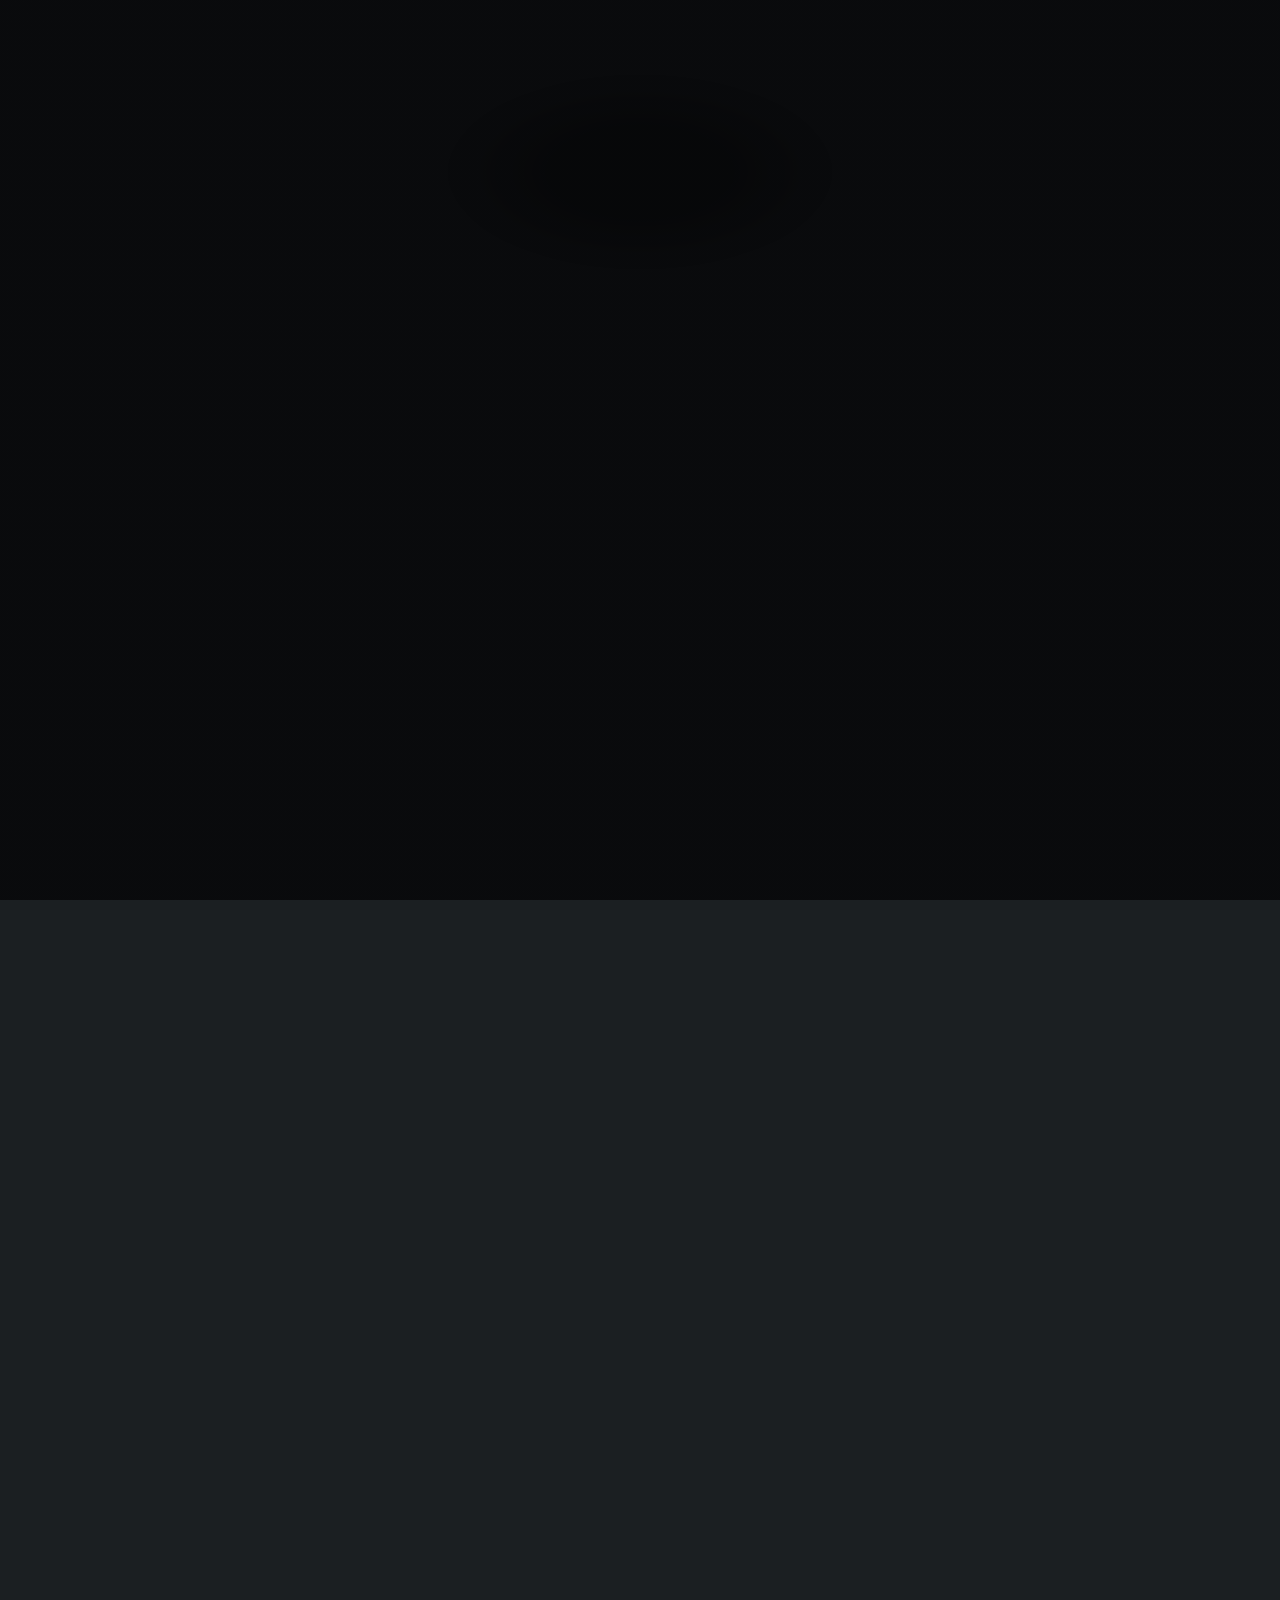
==== index.html @ 7ca93481 "update" ====
<!DOCTYPE HTML>
<html>
	<head>
		<title>Carles Trullàs</title>
		<meta charset="utf-8" />
		<meta name="viewport" content="width=device-width, initial-scale=1, user-scalable=no" />
		<link rel="icon" href="images/favicon.ico" type="image/x-icon" />
		<link rel="shortcut icon" href="images/favicon.ico" type="image/x-icon" />
		<link rel="stylesheet" href="assets/css/main.css" />
		<link rel="stylesheet" href="assets/css/custom.css" />
		<noscript><link rel="stylesheet" href="assets/css/noscript.css" /></noscript>
	</head>
	<body class="is-preload">

		<!-- Wrapper -->
			<div id="wrapper">

				<!-- Header -->
					<header id="header">
						<div class="logo">
							<span class="pi-logo" style="font-size:6em; margin-left:0px; position:relative; top:-10px;">π</span>
						</div>
						<div class="content">
							<div class="inner">
								   <h1>Carles Trullàs</h1>
								<p>Mathematician and Data Scientist</p>
							</div>
						</div>
						<nav>
							<ul>
								   <li><a href="#aboutme">About me</a></li>
								   <li><a href="#cv">CV</a></li>
								   <li><a href="#projects">Projects</a></li>
								   <li><a href="#gallery">Gallery</a></li>
								<!--<li><a href="#elements">Elements</a></li>-->
							</ul>
						</nav>
					</header>

				<!-- Main -->
					<div id="main">

						   <!-- About me -->
							   <article id="aboutme">
								   <h2 class="major">About me</h2>
											<span class="image main montserrat-small">
											<img src="images/Cales_photo.jpg" alt="Carles Photo" />
											<figcaption style="text-align:center; font-style:italic;"></figcaption>
											</span>
											<p style="text-align:center;">👋 My name is Carles Trullàs, born on August 5, 2000, in Catalonia (Spain). I grew up in <a href="https://en.wikipedia.org/wiki/Castellbell_i_el_Vilar" target="_blank">Castellbell i el Vilar</a>, a small village of 3000 inhabitants located right next to the famous Montserrat mountain.</p>
											<span class="image main montserrat-small">
											<img src="images/montserrat.jpg" alt="Montserrat Mountain" />
											<figcaption style="text-align:center; font-style:italic;">The Montserrat mountain</figcaption>
											</span>
											<p style="text-align:center;">🎓 I graduated in <a href="https://www.uab.cat/web/estudiar/llistat-de-graus/informacio-general/matematiques-1216708251447.html?param1=1216102918128" target="_blank">Mathematics</a> in 2022 from the Autonomous University of Barcelona. After four years full of dedication and unforgettable experiences, I was honored with the Extraordinary Award 🏅 for the best academic record in my class — a recognition that made me really happy, as it reflected the effort I had put into my studies.</p>
									<span class="image main graduacio">
										<img src="images/graduacio.jpg" alt="Extraordinary Award Sample" />
										<figcaption style="text-align:center; font-style:italic;">Receiving the Extraordinary Award</figcaption>
									</span>
										<p style="text-align:center;">🔬 During my undergraduate studies, I had the opportunity to complete an internship with the <a href="https://www.gsd.uab.cat/" target="_blank">Dynamical Systems group at UAB</a>, where I learned tremendously from professional mathematicians and contributed to research projects of international relevance 🌍.</p>
										<p style="text-align:center;">📚 After completing my bachelor's degree, I pursued a <a href="https://mamme.masters.upc.edu/en" target="_blank">Master's in Advanced Mathematics and Mathematical Engineering</a> at the Polytechnic University of Catalonia. There, I deepened my mathematical knowledge and, after much effort and dedication, graduated with the top academic record of my cohort. I was also awarded a research fellowship from the <a href="https://www.crm.cat/" target="_blank">Centre de Recerca Matemàtica (CRM)</a> to carry out my master's thesis, the results of which were later published in the <a href="https://www.worldscientific.com/worldscinet/ijbc" target="_blank">International Journal of Bifurcation and Chaos</a>.</p>
									<span class="image main graduacio">
										<img src="images/presentacio_tfm.jpg" alt="Extraordinary Award Sample" />
										<figcaption style="text-align:center; font-style:italic;">Defending my master's thesis</figcaption>
									</span>
							<p style="text-align:center;">👨‍🏫 I then spent a year as an Assistant Lecturer at the Faculty of Mathematics of the Autonomous University of Barcelona, teaching Statistics, Differential Equations, Linear Algebra and Calculus.</p>
							<p style="text-align:center;">💻 Today, I have over two years of experience as a Data Scientist and ML Engineer, building solutions such as AI-powered search engines and ML-based anomaly detection systems. I also hold a <a href="https://www.uoc.edu/es/estudios/masters/master-universitario-data-science" target="_blank">Master’s in Data Science</a> from the Open University of Catalonia, specialized in Machine Learning, Deep Learning and AI Agentic Frameworks, and I am a certified Databricks Machine Learning Engineer Associate. 🚀</p>
							   </article>

						   <!-- CV -->
							   <article id="cv">
								   <h2 class="major">CV</h2>
								   <p>Here you can check out my CV. Feel free to browse through it! 🤗</p>
								   
								   <div class="cv-container">
									   <!-- Download/View Button at the top -->
									   <div class="cv-buttons">
										   <a href="assets/pdf/CarlesTrullas_DataScientist_CV.pdf" class="button primary icon solid fa-download" target="_blank" download="CarlesTrullas_DataScientist_CV.pdf">View/Download PDF</a>
									   </div>
									   
									   <!-- CV Images - Mobile-friendly approach -->
									   <div class="cv-images">
										   <img src="assets/images/cv/cv-page-1.jpg" alt="CV Page 1" class="cv-page">
										   <img src="assets/images/cv/cv-page-2.jpg" alt="CV Page 2" class="cv-page">
										   <img src="assets/images/cv/cv-page-3.jpg" alt="CV Page 3" class="cv-page">
										   <!-- Add more pages as needed -->
									   </div>
								   </div>
							   </article>

						   <!-- Projects -->
							   <article id="projects">
								   <h2 class="major">Projects</h2>
								   <span class="image main"><img src="images/projects_cover.jpg" alt="Projects Cover" /></span>
								   <p style="text-align:center; font-size:1.15em; margin: 1.2em 0 2em 0; color:#444; background:rgba(240,240,255,0.7); border-radius:10px; padding:0.7em 1em; box-shadow:0 2px 8px rgba(0,0,0,0.04);">
									   Here you have some of the projects that I have developed.
								   </p>
								   <div class="projects-list">
									   <ul style="list-style: none; padding: 0;">
										   <li style="margin-bottom: 1.5em;">
											   <a href="https://github.com/carlestrullas/machine-learning" target="_blank" style="display: flex; align-items: center; text-decoration: none;">
												   <i class="fab fa-github" style="font-size: 2em; margin-right: 0.7em;"></i>
												   <span style="font-size: 1.2em;">Machine Learning</span>
											   </a>
										   </li>
										   <li style="margin-bottom: 1.5em;">
											   <a href="https://github.com/carlestrullas/eurovision-winner-predictor-model" target="_blank" style="display: flex; align-items: center; text-decoration: none;">
												   <i class="fab fa-github" style="font-size: 2em; margin-right: 0.7em;"></i>
												   <span style="font-size: 1.2em;">Eurovision Winner Predictor Model</span>
											   </a>
										   </li>
										   <li style="margin-bottom: 1.5em;">
											   <a href="https://github.com/carlestrullas/carlestrullas.github.io" target="_blank" style="display: flex; align-items: center; text-decoration: none;">
												   <i class="fab fa-github" style="font-size: 2em; margin-right: 0.7em;"></i>
												   <span style="font-size: 1.2em;">carlestrullas.github.io (Personal Web)</span>
											   </a>
										   </li>
										   <li style="margin-bottom: 1.5em;">
											   <a href="https://github.com/carlestrullas/python-for-data-science" target="_blank" style="display: flex; align-items: center; text-decoration: none;">
												   <i class="fab fa-github" style="font-size: 2em; margin-right: 0.7em;"></i>
												   <span style="font-size: 1.2em;">Python for Data Science</span>
											   </a>
										   </li>
									   </ul>
								   </div>
							   </article>

						   <!-- Gallery -->
							   <article id="gallery">
								   <h2 class="major">Gallery</h2>
								   <span class="image main"><img src="images/pic01.jpg" alt="" /></span>
								   <p>🚧 Work in Progress 🚧</p>
							   </article>

						<!-- Elements -->
							<article id="elements">
								<h2 class="major">Elements</h2>

								<section>
									<h3 class="major">Text</h3>
									<p>This is <b>bold</b> and this is <strong>strong</strong>. This is <i>italic</i> and this is <em>emphasized</em>.
									This is <sup>superscript</sup> text and this is <sub>subscript</sub> text.
									This is <u>underlined</u> and this is code: <code>for (;;) { ... }</code>. Finally, <a href="#">this is a link</a>.</p>
									<hr />
									<h2>Heading Level 2</h2>
									<h3>Heading Level 3</h3>
									<h4>Heading Level 4</h4>
									<h5>Heading Level 5</h5>
									<h6>Heading Level 6</h6>
									<hr />
									<h4>Blockquote</h4>
									<blockquote>Fringilla nisl. Donec accumsan interdum nisi, quis tincidunt felis sagittis eget tempus euismod. Vestibulum ante ipsum primis in faucibus vestibulum. Blandit adipiscing eu felis iaculis volutpat ac adipiscing accumsan faucibus. Vestibulum ante ipsum primis in faucibus lorem ipsum dolor sit amet nullam adipiscing eu felis.</blockquote>
									<h4>Preformatted</h4>
									<pre><code>i = 0;

while (!deck.isInOrder()) {
    print 'Iteration ' + i;
    deck.shuffle();
    i++;
}

print 'It took ' + i + ' iterations to sort the deck.';</code></pre>
								</section>

								<section>
									<h3 class="major">Lists</h3>

									<h4>Unordered</h4>
									<ul>
										<li>Dolor pulvinar etiam.</li>
										<li>Sagittis adipiscing.</li>
										<li>Felis enim feugiat.</li>
									</ul>

									<h4>Alternate</h4>
									<ul class="alt">
										<li>Dolor pulvinar etiam.</li>
										<li>Sagittis adipiscing.</li>
										<li>Felis enim feugiat.</li>
									</ul>

									<h4>Ordered</h4>
									<ol>
										<li>Dolor pulvinar etiam.</li>
										<li>Etiam vel felis viverra.</li>
										<li>Felis enim feugiat.</li>
										<li>Dolor pulvinar etiam.</li>
										<li>Etiam vel felis lorem.</li>
										<li>Felis enim et feugiat.</li>
									</ol>
									<h4>Icons</h4>
									<ul class="icons">
										<li><a href="#" class="icon brands fa-twitter"><span class="label">Twitter</span></a></li>
										<li><a href="#" class="icon brands fa-facebook-f"><span class="label">Facebook</span></a></li>
										<li><a href="#" class="icon brands fa-instagram"><span class="label">Instagram</span></a></li>
										<li><a href="#" class="icon brands fa-github"><span class="label">Github</span></a></li>
									</ul>

									<h4>Actions</h4>
									<ul class="actions">
										<li><a href="#" class="button primary">Default</a></li>
										<li><a href="#" class="button">Default</a></li>
									</ul>
									<ul class="actions stacked">
										<li><a href="#" class="button primary">Default</a></li>
										<li><a href="#" class="button">Default</a></li>
									</ul>
								</section>

								<section>
									<h3 class="major">Table</h3>
									<h4>Default</h4>
									<div class="table-wrapper">
										<table>
											<thead>
												<tr>
													<th>Name</th>
													<th>Description</th>
													<th>Price</th>
												</tr>
											</thead>
											<tbody>
												<tr>
													<td>Item One</td>
													<td>Ante turpis integer aliquet porttitor.</td>
													<td>29.99</td>
												</tr>
												<tr>
													<td>Item Two</td>
													<td>Vis ac commodo adipiscing arcu aliquet.</td>
													<td>19.99</td>
												</tr>
												<tr>
													<td>Item Three</td>
													<td> Morbi faucibus arcu accumsan lorem.</td>
													<td>29.99</td>
												</tr>
												<tr>
													<td>Item Four</td>
													<td>Vitae integer tempus condimentum.</td>
													<td>19.99</td>
												</tr>
												<tr>
													<td>Item Five</td>
													<td>Ante turpis integer aliquet porttitor.</td>
													<td>29.99</td>
												</tr>
											</tbody>
											<tfoot>
												<tr>
													<td colspan="2"></td>
													<td>100.00</td>
												</tr>
											</tfoot>
										</table>
									</div>

									<h4>Alternate</h4>
									<div class="table-wrapper">
										<table class="alt">
											<thead>
												<tr>
													<th>Name</th>
													<th>Description</th>
													<th>Price</th>
												</tr>
											</thead>
											<tbody>
												<tr>
													<td>Item One</td>
													<td>Ante turpis integer aliquet porttitor.</td>
													<td>29.99</td>
												</tr>
												<tr>
													<td>Item Two</td>
													<td>Vis ac commodo adipiscing arcu aliquet.</td>
													<td>19.99</td>
												</tr>
												<tr>
													<td>Item Three</td>
													<td> Morbi faucibus arcu accumsan lorem.</td>
													<td>29.99</td>
												</tr>
												<tr>
													<td>Item Four</td>
													<td>Vitae integer tempus condimentum.</td>
													<td>19.99</td>
												</tr>
												<tr>
													<td>Item Five</td>
													<td>Ante turpis integer aliquet porttitor.</td>
													<td>29.99</td>
												</tr>
											</tbody>
											<tfoot>
												<tr>
													<td colspan="2"></td>
													<td>100.00</td>
												</tr>
											</tfoot>
										</table>
									</div>
								</section>

								<section>
									<h3 class="major">Buttons</h3>
									<ul class="actions">
										<li><a href="#" class="button primary">Primary</a></li>
										<li><a href="#" class="button">Default</a></li>
									</ul>
									<ul class="actions">
										<li><a href="#" class="button">Default</a></li>
										<li><a href="#" class="button small">Small</a></li>
									</ul>
									<ul class="actions">
										<li><a href="#" class="button primary icon solid fa-download">Icon</a></li>
										<li><a href="#" class="button icon solid fa-download">Icon</a></li>
									</ul>
									<ul class="actions">
										<li><span class="button primary disabled">Disabled</span></li>
										<li><span class="button disabled">Disabled</span></li>
									</ul>
								</section>

								<section>
									<h3 class="major">Form</h3>
									<form method="post" action="#">
										<div class="fields">
											<div class="field half">
												<label for="demo-name">Name</label>
												<input type="text" name="demo-name" id="demo-name" value="" placeholder="Jane Doe" />
											</div>
											<div class="field half">
												<label for="demo-email">Email</label>
												<input type="email" name="demo-email" id="demo-email" value="" placeholder="jane@untitled.tld" />
											</div>
											<div class="field">
												<label for="demo-category">Category</label>
												<select name="demo-category" id="demo-category">
													<option value="">-</option>
													<option value="1">Manufacturing</option>
													<option value="1">Shipping</option>
													<option value="1">Administration</option>
													<option value="1">Human Resources</option>
												</select>
											</div>
											<div class="field half">
												<input type="radio" id="demo-priority-low" name="demo-priority" checked>
												<label for="demo-priority-low">Low</label>
											</div>
											<div class="field half">
												<input type="radio" id="demo-priority-high" name="demo-priority">
												<label for="demo-priority-high">High</label>
											</div>
											<div class="field half">
												<input type="checkbox" id="demo-copy" name="demo-copy">
												<label for="demo-copy">Email me a copy</label>
											</div>
											<div class="field half">
												<input type="checkbox" id="demo-human" name="demo-human" checked>
												<label for="demo-human">Not a robot</label>
											</div>
											<div class="field">
												<label for="demo-message">Message</label>
												<textarea name="demo-message" id="demo-message" placeholder="Enter your message" rows="6"></textarea>
											</div>
										</div>
										<ul class="actions">
											<li><input type="submit" value="Send Message" class="primary" /></li>
											<li><input type="reset" value="Reset" /></li>
										</ul>
									</form>
								</section>

							</article>

					</div>

				<!-- Footer -->
					   <footer id="footer">
						   <p class="copyright">&copy; 2025 Carles Trullàs. All rights reserved.</p>
					</footer>

			</div>

		<!-- BG -->
			<div id="bg"></div>

		<!-- Scripts -->
			<script src="assets/js/jquery.min.js"></script>
			<script src="assets/js/browser.min.js"></script>
			<script src="assets/js/breakpoints.min.js"></script>
			<script src="assets/js/util.js"></script>
			<script src="assets/js/main.js"></script>

	</body>
</html>
---- assets/css/custom.css ----
/* Custom styles to override main.css */
a {
    border-bottom: solid 1px rgba(255, 255, 255, 0.5);
}

.montserrat-small {
    width: auto !important;
    max-width: 300px !important;
    margin: 1rem auto !important;
}

.graduacio {
    width: auto !important;
    max-width: 400px !important;
    margin: 1rem auto !important;
}

.thesis-defense {
    width: auto !important;
    max-width: 400px !important;
    margin: 1rem auto !important;
}

.thesis-defense img, .montserrat-small img, .graduacio img {
    width: auto !important;
    max-width: 100% !important;
    height: auto !important;
}

/* Custom style for CV section to make it wider */
#cv {
    width: 60rem !important;
    max-width: 90vw !important;
}

/* CV container to ensure content displays properly */
.cv-container {
    width: 100%;
    margin: 0 auto;
    text-align: center;
    display: flex;
    flex-direction: column;
}

/* CV buttons section - explicitly positioned at top */
.cv-buttons {
    width: 100%;
    margin: 0 0 2rem 0;
    text-align: center;
    order: 1;
}

/* CV images styles */
.cv-images {
    width: 100%;
    margin: 0 auto;
    display: flex;
    flex-direction: column;
    align-items: center;
    gap: 2rem;
    order: 2;
}

.cv-page {
    width: 100%;
    max-width: 100%;
    height: auto;
    display: block;
    box-shadow: 0 0 10px rgba(0, 0, 0, 0.3);
    border-radius: 5px;
}

/* Legacy PDF iframe styles - keeping for reference */
.pdf-frame {
    width: 100%;
    height: 800px;
    border: none;
    margin: 0 auto;
    display: block;
    box-shadow: 0 0 10px rgba(0, 0, 0, 0.3);
}

/* Mobile specific adjustments */
@media screen and (max-width: 736px) {
    #cv {
        width: 100% !important;
        max-width: 100vw !important;
        padding: 3.5rem 1rem 0.5rem 1rem !important;
    }
    
    .cv-page {
        max-width: 100%;
        margin-bottom: 1rem;
    }
    
    .cv-images {
        gap: 1rem;
    }
    
    .cv-buttons {
        margin: 1.5rem 0;
    }
    
    /* Legacy - keeping for reference */
    .pdf-frame {
        height: 500px;
    }
}
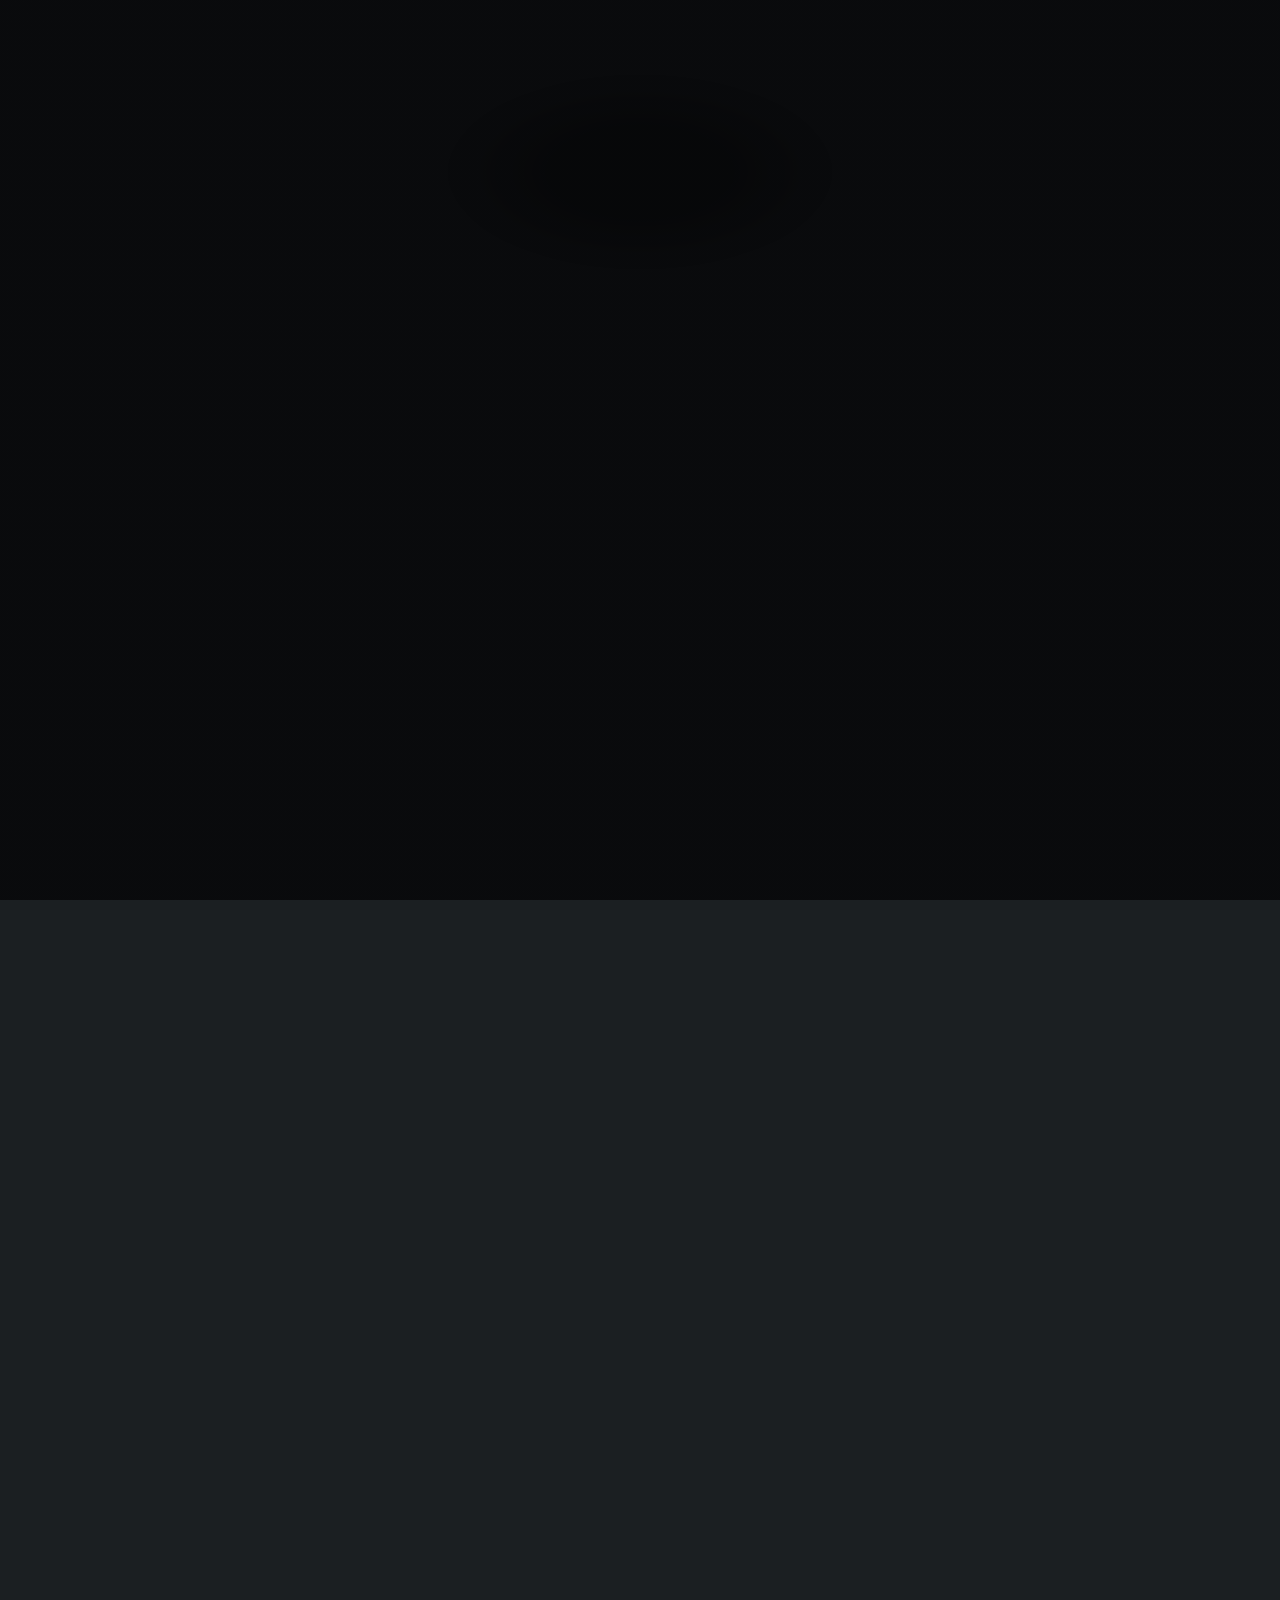
==== commit 3ec6cd0a: "Add Deep Learning to projects Co-Authored-By: Claude Opus 5.5 <noreply@anthropic.com> Claude-Session" ====
--- a/index.html
+++ b/index.html
@@ -104,6 +104,12 @@
 											   </a>
 										   </li>
 										   <li style="margin-bottom: 1.5em;">
+											   <a href="https://github.com/carlestrullas/deep-learning" target="_blank" style="display: flex; align-items: center; text-decoration: none;">
+												   <i class="fab fa-github" style="font-size: 2em; margin-right: 0.7em;"></i>
+												   <span style="font-size: 1.2em;">Deep Learning</span>
+											   </a>
+										   </li>
+										   <li style="margin-bottom: 1.5em;">
 											   <a href="https://github.com/carlestrullas/eurovision-winner-predictor-model" target="_blank" style="display: flex; align-items: center; text-decoration: none;">
 												   <i class="fab fa-github" style="font-size: 2em; margin-right: 0.7em;"></i>
 												   <span style="font-size: 1.2em;">Eurovision Winner Predictor Model</span>
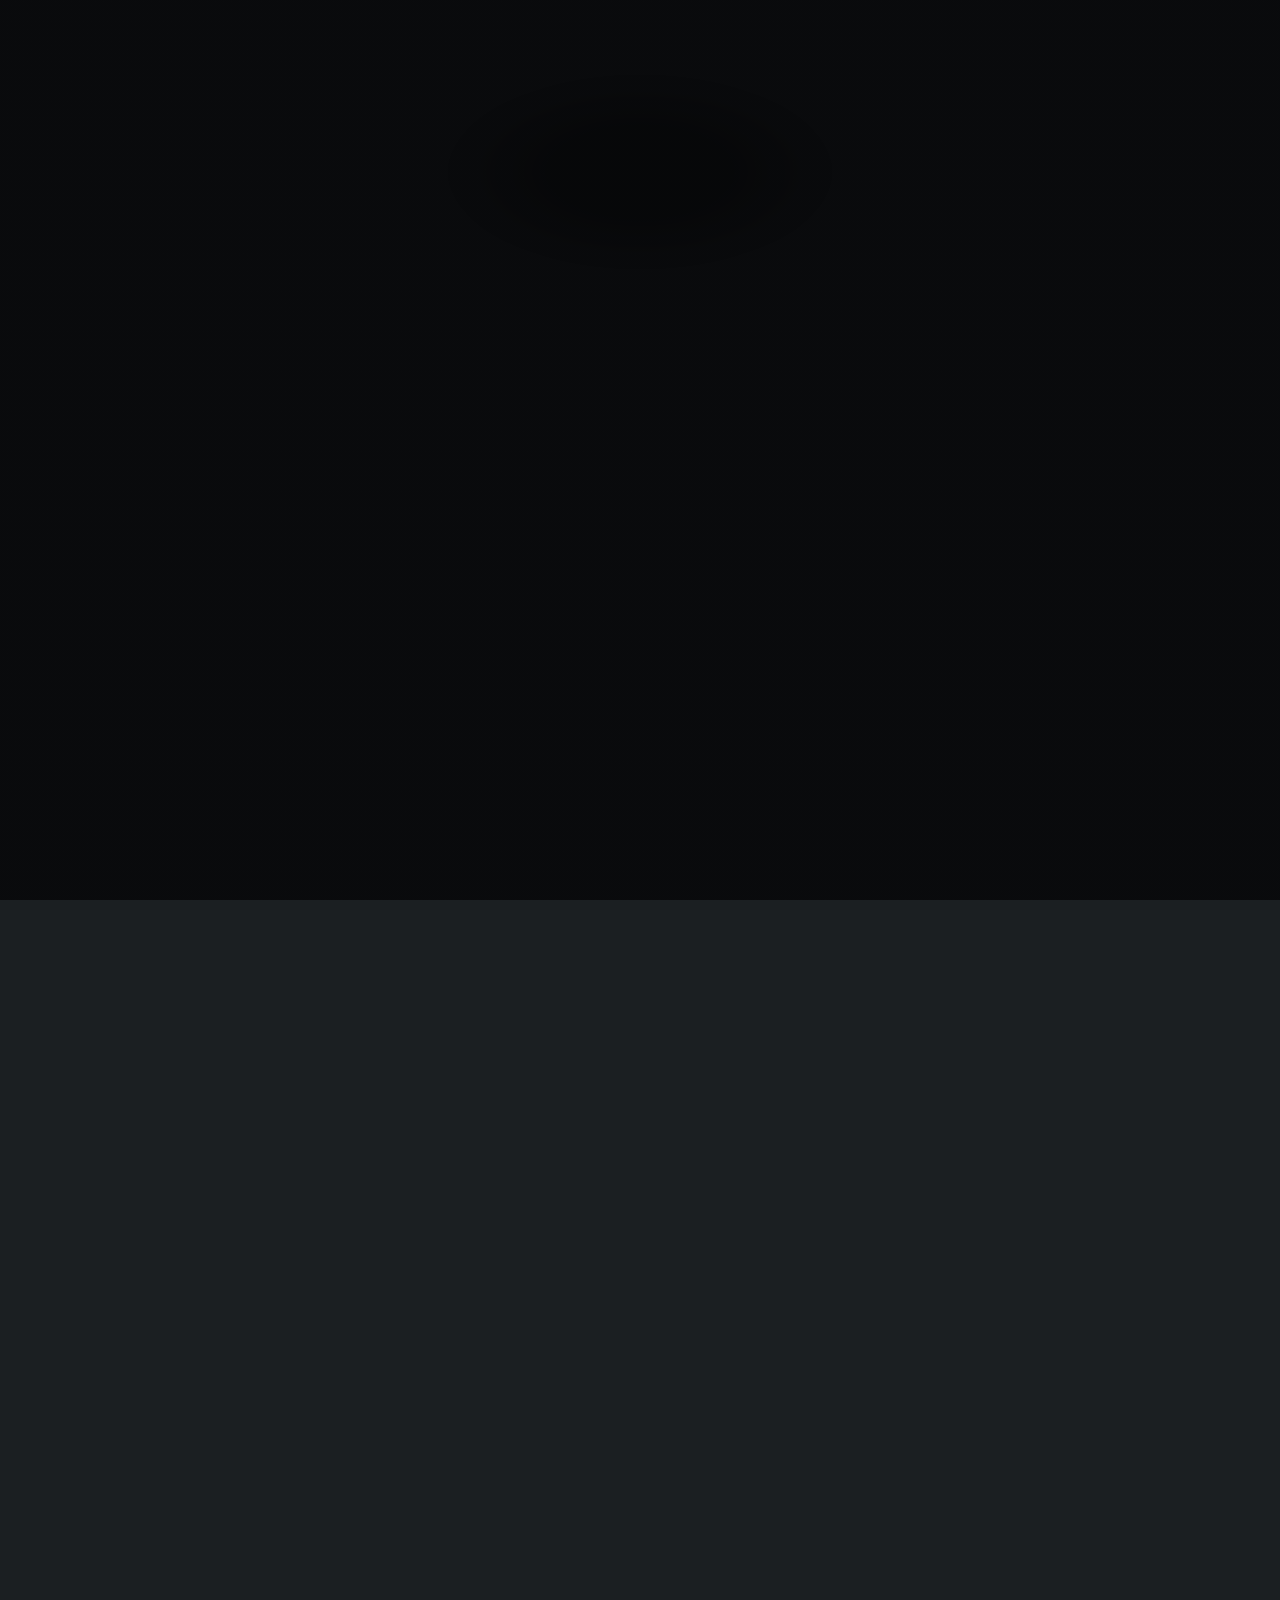
==== commit c0e78239: "Add Agentic Systems to projects Co-Authored-By: Claude Opus 5.5 <noreply@anthropic.com> Claude-Sessi" ====
--- a/index.html
+++ b/index.html
@@ -110,6 +110,12 @@
 											   </a>
 										   </li>
 										   <li style="margin-bottom: 1.5em;">
+											   <a href="https://github.com/carlestrullas/agentic-systems" target="_blank" style="display: flex; align-items: center; text-decoration: none;">
+												   <i class="fab fa-github" style="font-size: 2em; margin-right: 0.7em;"></i>
+												   <span style="font-size: 1.2em;">Agentic Systems</span>
+											   </a>
+										   </li>
+										   <li style="margin-bottom: 1.5em;">
 											   <a href="https://github.com/carlestrullas/eurovision-winner-predictor-model" target="_blank" style="display: flex; align-items: center; text-decoration: none;">
 												   <i class="fab fa-github" style="font-size: 2em; margin-right: 0.7em;"></i>
 												   <span style="font-size: 1.2em;">Eurovision Winner Predictor Model</span>
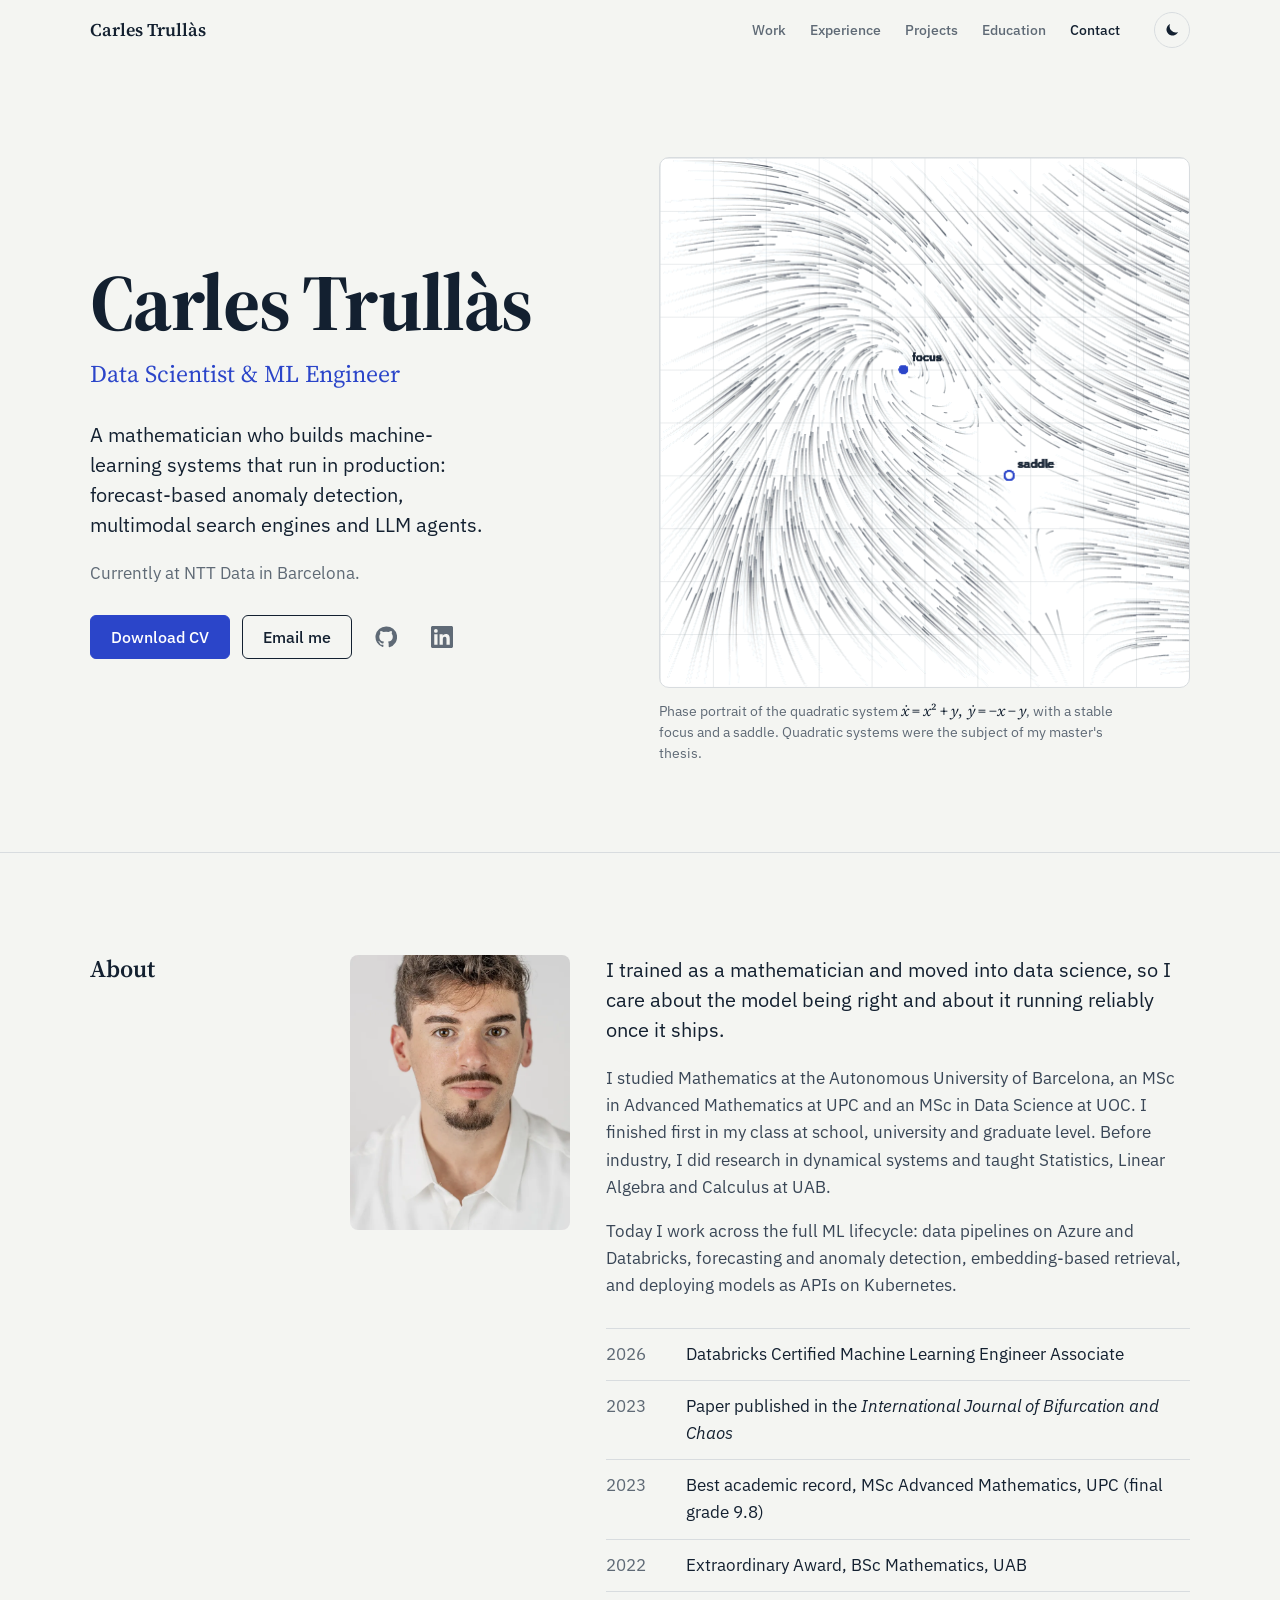
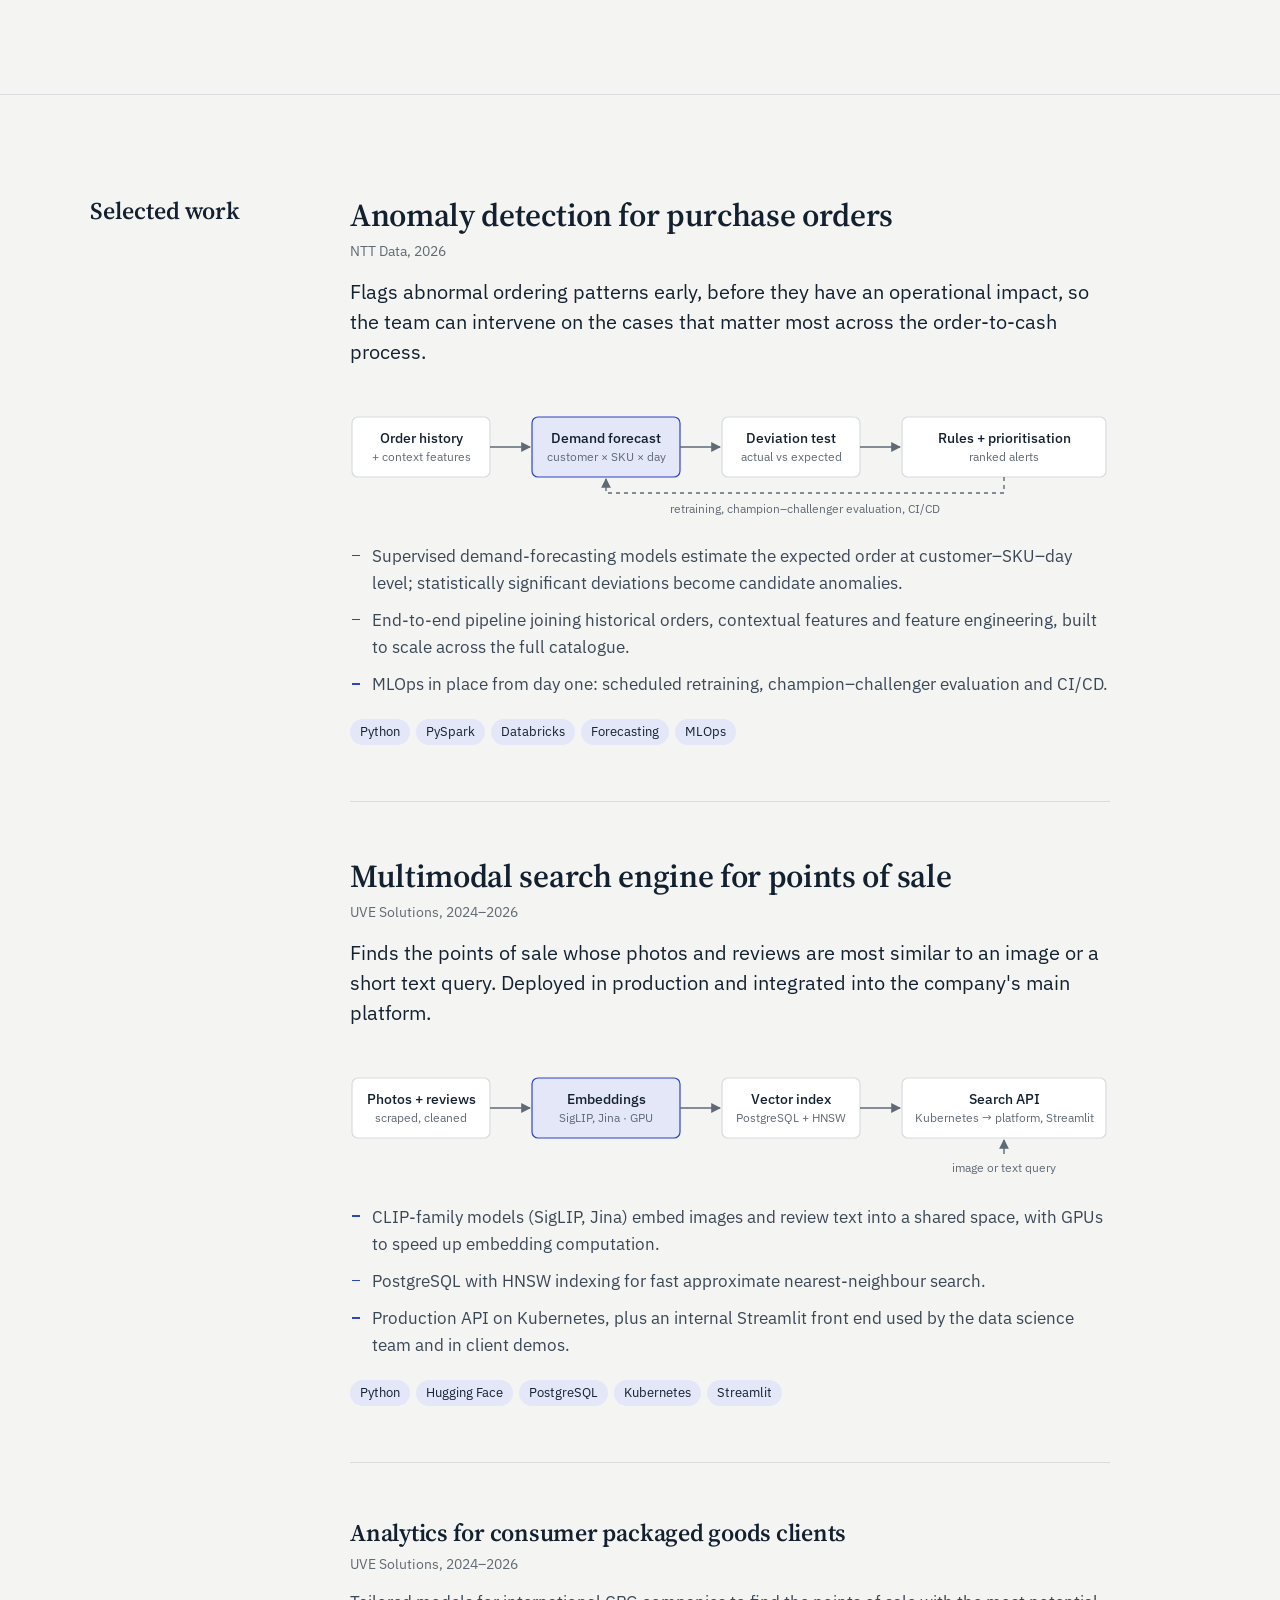
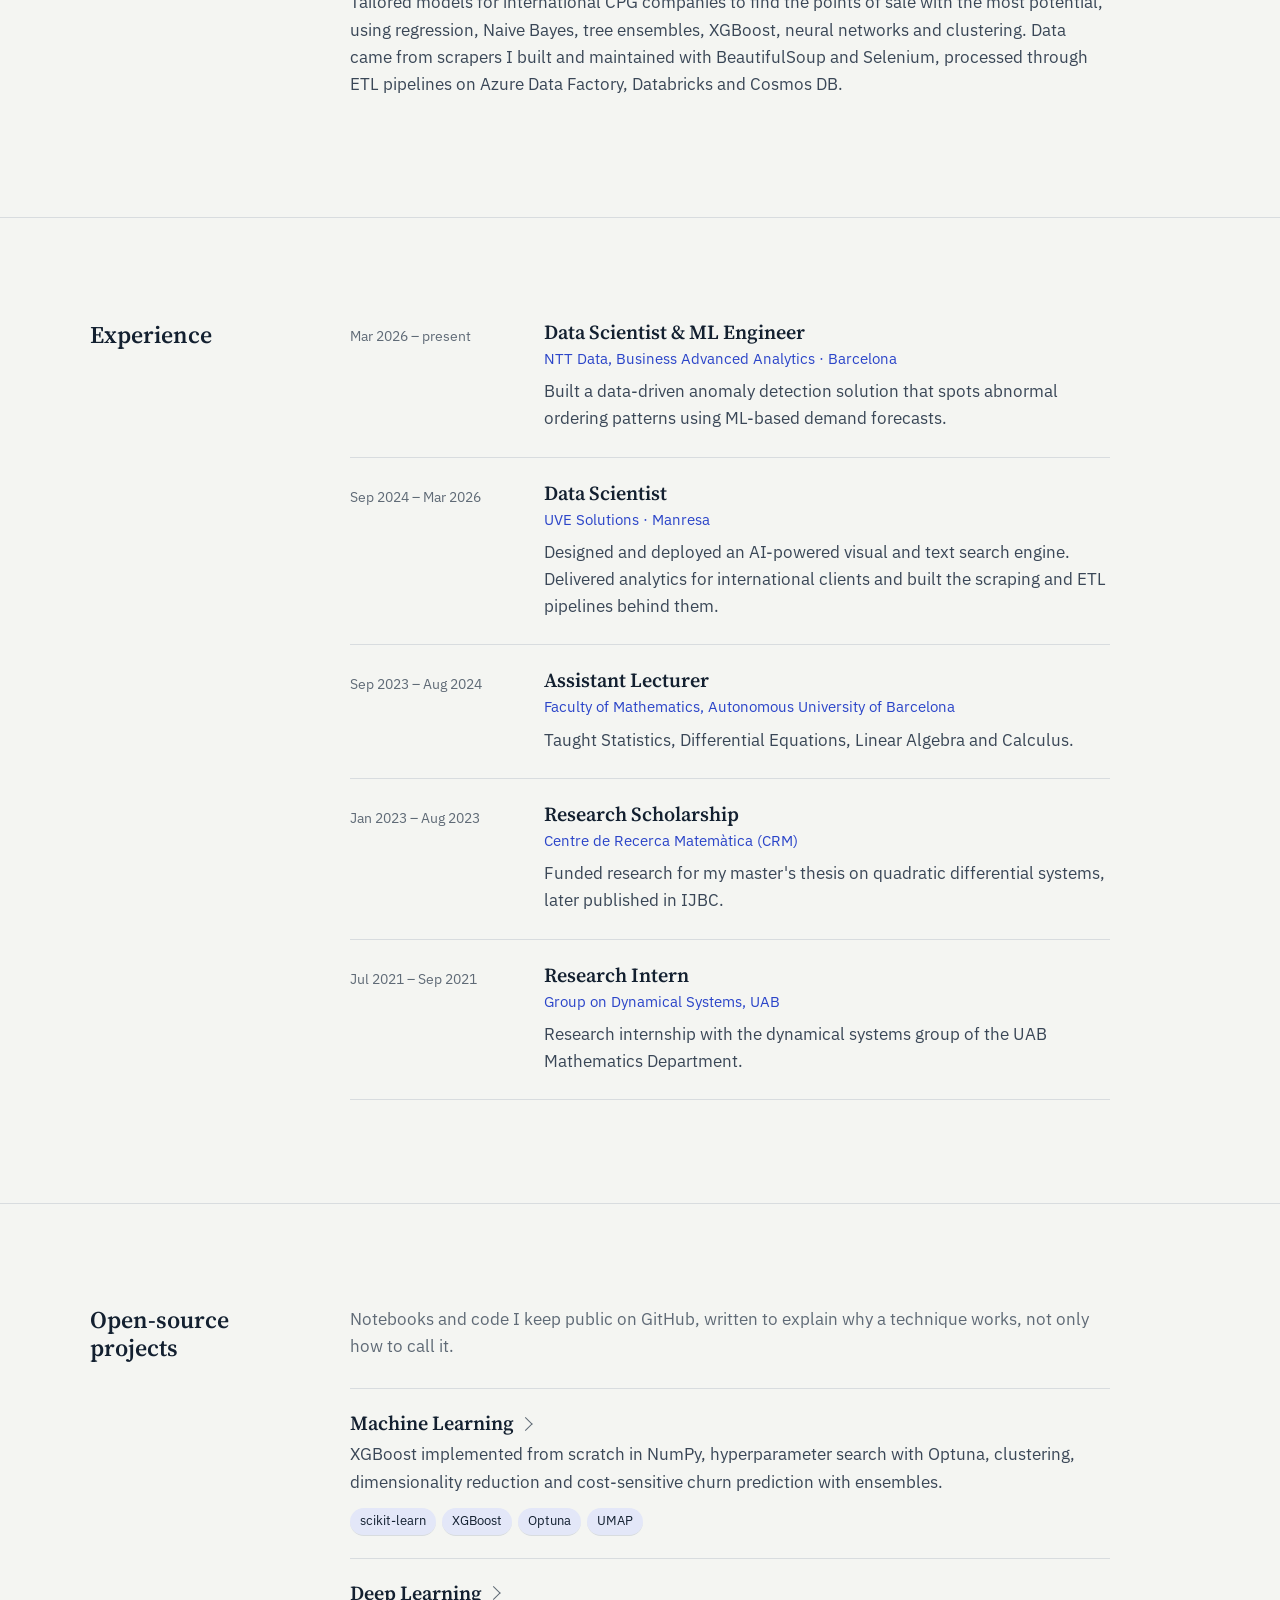
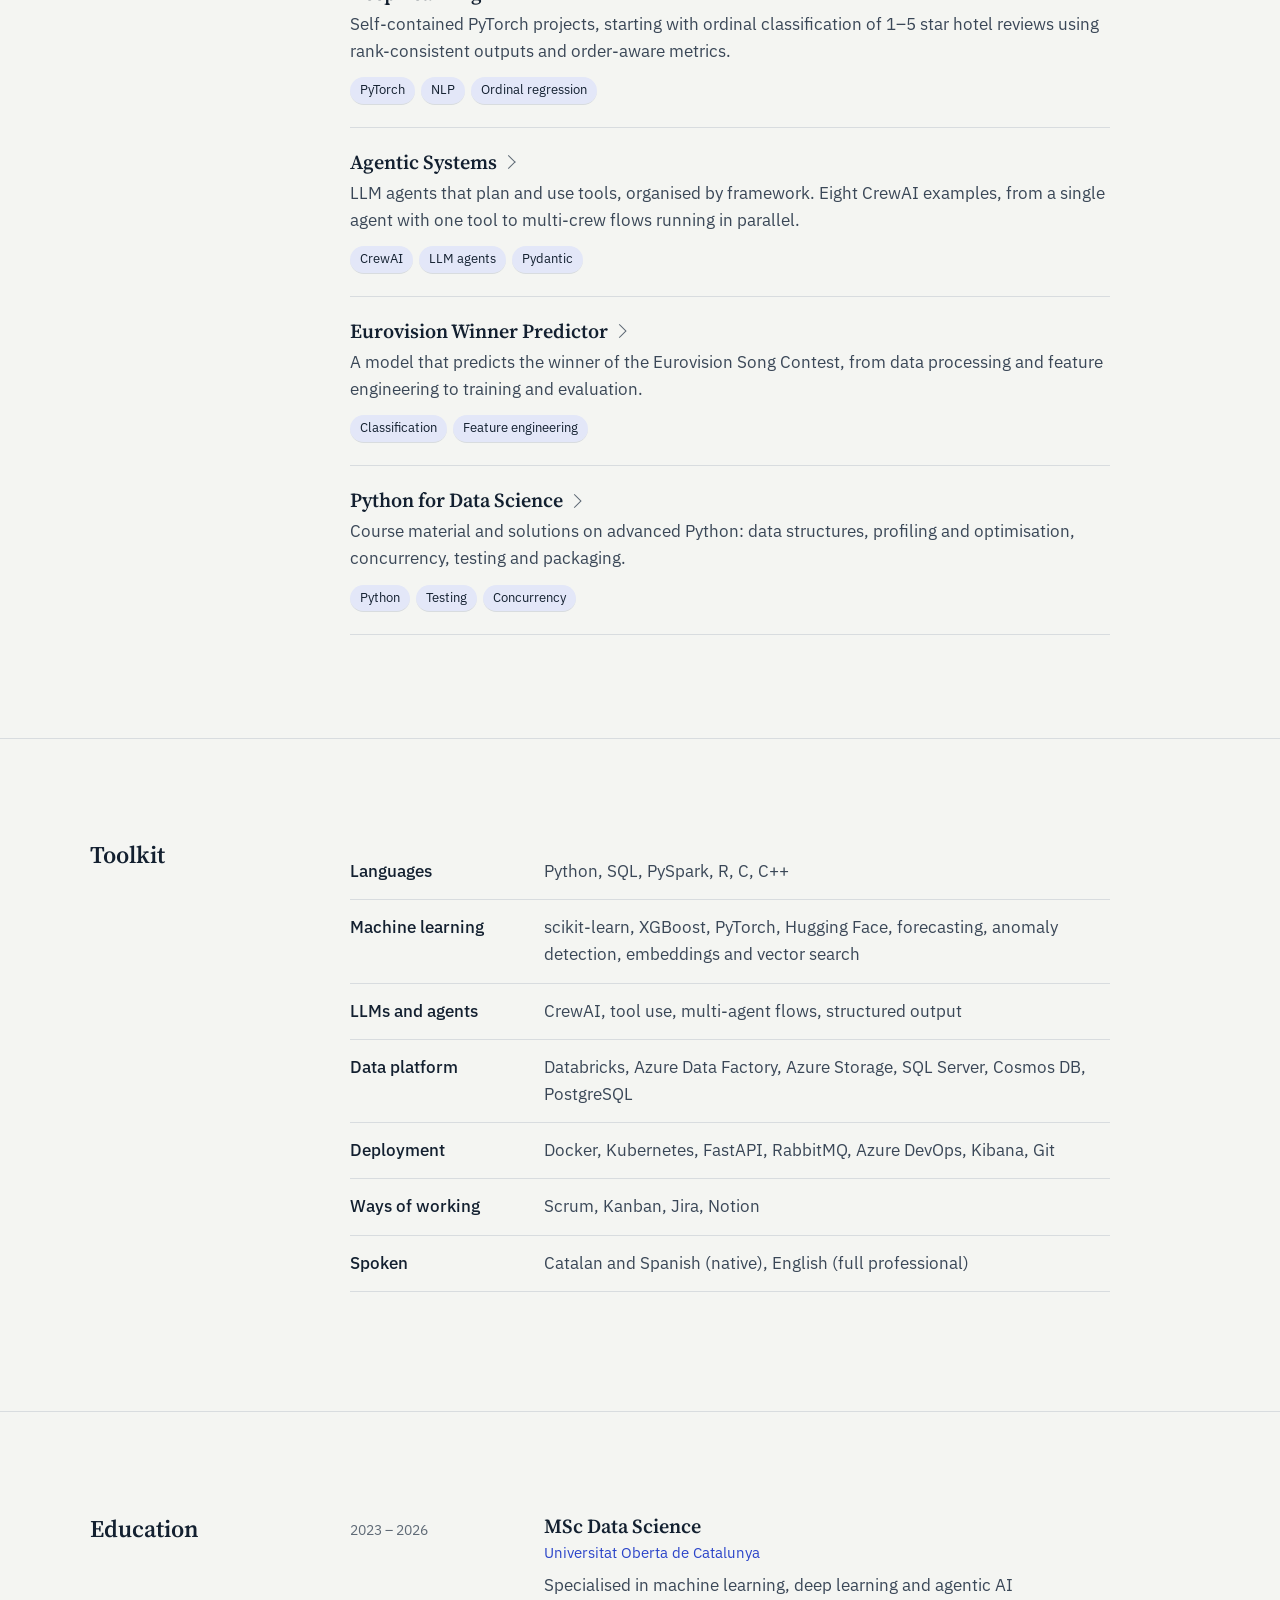
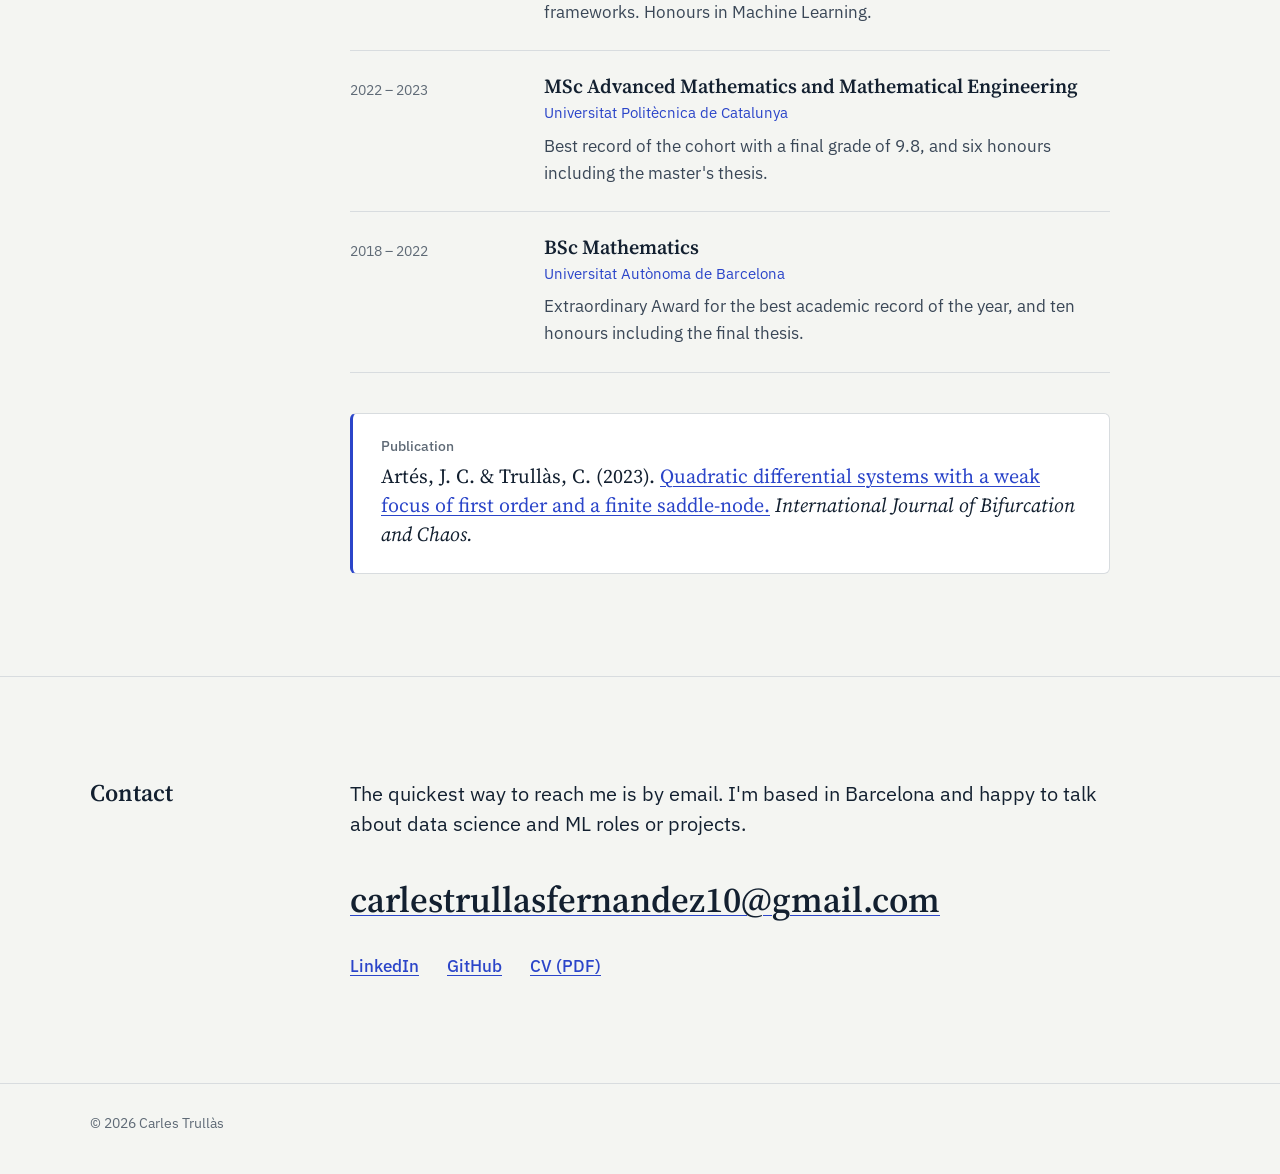
==== commit 162efa67: "Redesign site: modern single page focused on data science and ML Replace the HTML5 UP Dimension temp" ====
--- a/index.html
+++ b/index.html
@@ -1,409 +1,380 @@
-<!DOCTYPE HTML>
-<html>
-	<head>
-		<title>Carles Trullàs</title>
-		<meta charset="utf-8" />
-		<meta name="viewport" content="width=device-width, initial-scale=1, user-scalable=no" />
-		<link rel="icon" href="images/favicon.ico" type="image/x-icon" />
-		<link rel="shortcut icon" href="images/favicon.ico" type="image/x-icon" />
-		<link rel="stylesheet" href="assets/css/main.css" />
-		<link rel="stylesheet" href="assets/css/custom.css" />
-		<noscript><link rel="stylesheet" href="assets/css/noscript.css" /></noscript>
-	</head>
-	<body class="is-preload">
-
-		<!-- Wrapper -->
-			<div id="wrapper">
-
-				<!-- Header -->
-					<header id="header">
-						<div class="logo">
-							<span class="pi-logo" style="font-size:6em; margin-left:0px; position:relative; top:-10px;">π</span>
-						</div>
-						<div class="content">
-							<div class="inner">
-								   <h1>Carles Trullàs</h1>
-								<p>Mathematician and Data Scientist</p>
-							</div>
-						</div>
-						<nav>
-							<ul>
-								   <li><a href="#aboutme">About me</a></li>
-								   <li><a href="#cv">CV</a></li>
-								   <li><a href="#projects">Projects</a></li>
-								   <li><a href="#gallery">Gallery</a></li>
-								<!--<li><a href="#elements">Elements</a></li>-->
-							</ul>
-						</nav>
-					</header>
-
-				<!-- Main -->
-					<div id="main">
-
-						   <!-- About me -->
-							   <article id="aboutme">
-								   <h2 class="major">About me</h2>
-											<span class="image main montserrat-small">
-											<img src="images/Cales_photo.jpg" alt="Carles Photo" />
-											<figcaption style="text-align:center; font-style:italic;"></figcaption>
-											</span>
-											<p style="text-align:center;">👋 My name is Carles Trullàs, born on August 5, 2000, in Catalonia (Spain). I grew up in <a href="https://en.wikipedia.org/wiki/Castellbell_i_el_Vilar" target="_blank">Castellbell i el Vilar</a>, a small village of 3000 inhabitants located right next to the famous Montserrat mountain.</p>
-											<span class="image main montserrat-small">
-											<img src="images/montserrat.jpg" alt="Montserrat Mountain" />
-											<figcaption style="text-align:center; font-style:italic;">The Montserrat mountain</figcaption>
-											</span>
-											<p style="text-align:center;">🎓 I graduated in <a href="https://www.uab.cat/web/estudiar/llistat-de-graus/informacio-general/matematiques-1216708251447.html?param1=1216102918128" target="_blank">Mathematics</a> in 2022 from the Autonomous University of Barcelona. After four years full of dedication and unforgettable experiences, I was honored with the Extraordinary Award 🏅 for the best academic record in my class — a recognition that made me really happy, as it reflected the effort I had put into my studies.</p>
-									<span class="image main graduacio">
-										<img src="images/graduacio.jpg" alt="Extraordinary Award Sample" />
-										<figcaption style="text-align:center; font-style:italic;">Receiving the Extraordinary Award</figcaption>
-									</span>
-										<p style="text-align:center;">🔬 During my undergraduate studies, I had the opportunity to complete an internship with the <a href="https://www.gsd.uab.cat/" target="_blank">Dynamical Systems group at UAB</a>, where I learned tremendously from professional mathematicians and contributed to research projects of international relevance 🌍.</p>
-										<p style="text-align:center;">📚 After completing my bachelor's degree, I pursued a <a href="https://mamme.masters.upc.edu/en" target="_blank">Master's in Advanced Mathematics and Mathematical Engineering</a> at the Polytechnic University of Catalonia. There, I deepened my mathematical knowledge and, after much effort and dedication, graduated with the top academic record of my cohort. I was also awarded a research fellowship from the <a href="https://www.crm.cat/" target="_blank">Centre de Recerca Matemàtica (CRM)</a> to carry out my master's thesis, the results of which were later published in the <a href="https://www.worldscientific.com/worldscinet/ijbc" target="_blank">International Journal of Bifurcation and Chaos</a>.</p>
-									<span class="image main graduacio">
-										<img src="images/presentacio_tfm.jpg" alt="Extraordinary Award Sample" />
-										<figcaption style="text-align:center; font-style:italic;">Defending my master's thesis</figcaption>
-									</span>
-							<p style="text-align:center;">👨‍🏫 I then spent a year as an Assistant Lecturer at the Faculty of Mathematics of the Autonomous University of Barcelona, teaching Statistics, Differential Equations, Linear Algebra and Calculus.</p>
-							<p style="text-align:center;">💻 Today, I have over two years of experience as a Data Scientist and ML Engineer, building solutions such as AI-powered search engines and ML-based anomaly detection systems. I also hold a <a href="https://www.uoc.edu/es/estudios/masters/master-universitario-data-science" target="_blank">Master’s in Data Science</a> from the Open University of Catalonia, specialized in Machine Learning, Deep Learning and AI Agentic Frameworks, and I am a certified Databricks Machine Learning Engineer Associate. 🚀</p>
-							   </article>
-
-						   <!-- CV -->
-							   <article id="cv">
-								   <h2 class="major">CV</h2>
-								   <p>Here you can check out my CV. Feel free to browse through it! 🤗</p>
-								   
-								   <div class="cv-container">
-									   <!-- Download/View Button at the top -->
-									   <div class="cv-buttons">
-										   <a href="assets/pdf/CarlesTrullas_DataScientist_CV.pdf" class="button primary icon solid fa-download" target="_blank" download="CarlesTrullas_DataScientist_CV.pdf">View/Download PDF</a>
-									   </div>
-									   
-									   <!-- CV Images - Mobile-friendly approach -->
-									   <div class="cv-images">
-										   <img src="assets/images/cv/cv-page-1.jpg" alt="CV Page 1" class="cv-page">
-										   <img src="assets/images/cv/cv-page-2.jpg" alt="CV Page 2" class="cv-page">
-										   <img src="assets/images/cv/cv-page-3.jpg" alt="CV Page 3" class="cv-page">
-										   <!-- Add more pages as needed -->
-									   </div>
-								   </div>
-							   </article>
-
-						   <!-- Projects -->
-							   <article id="projects">
-								   <h2 class="major">Projects</h2>
-								   <span class="image main"><img src="images/projects_cover.jpg" alt="Projects Cover" /></span>
-								   <p style="text-align:center; font-size:1.15em; margin: 1.2em 0 2em 0; color:#444; background:rgba(240,240,255,0.7); border-radius:10px; padding:0.7em 1em; box-shadow:0 2px 8px rgba(0,0,0,0.04);">
-									   Here you have some of the projects that I have developed.
-								   </p>
-								   <div class="projects-list">
-									   <ul style="list-style: none; padding: 0;">
-										   <li style="margin-bottom: 1.5em;">
-											   <a href="https://github.com/carlestrullas/machine-learning" target="_blank" style="display: flex; align-items: center; text-decoration: none;">
-												   <i class="fab fa-github" style="font-size: 2em; margin-right: 0.7em;"></i>
-												   <span style="font-size: 1.2em;">Machine Learning</span>
-											   </a>
-										   </li>
-										   <li style="margin-bottom: 1.5em;">
-											   <a href="https://github.com/carlestrullas/deep-learning" target="_blank" style="display: flex; align-items: center; text-decoration: none;">
-												   <i class="fab fa-github" style="font-size: 2em; margin-right: 0.7em;"></i>
-												   <span style="font-size: 1.2em;">Deep Learning</span>
-											   </a>
-										   </li>
-										   <li style="margin-bottom: 1.5em;">
-											   <a href="https://github.com/carlestrullas/agentic-systems" target="_blank" style="display: flex; align-items: center; text-decoration: none;">
-												   <i class="fab fa-github" style="font-size: 2em; margin-right: 0.7em;"></i>
-												   <span style="font-size: 1.2em;">Agentic Systems</span>
-											   </a>
-										   </li>
-										   <li style="margin-bottom: 1.5em;">
-											   <a href="https://github.com/carlestrullas/eurovision-winner-predictor-model" target="_blank" style="display: flex; align-items: center; text-decoration: none;">
-												   <i class="fab fa-github" style="font-size: 2em; margin-right: 0.7em;"></i>
-												   <span style="font-size: 1.2em;">Eurovision Winner Predictor Model</span>
-											   </a>
-										   </li>
-										   <li style="margin-bottom: 1.5em;">
-											   <a href="https://github.com/carlestrullas/carlestrullas.github.io" target="_blank" style="display: flex; align-items: center; text-decoration: none;">
-												   <i class="fab fa-github" style="font-size: 2em; margin-right: 0.7em;"></i>
-												   <span style="font-size: 1.2em;">carlestrullas.github.io (Personal Web)</span>
-											   </a>
-										   </li>
-										   <li style="margin-bottom: 1.5em;">
-											   <a href="https://github.com/carlestrullas/python-for-data-science" target="_blank" style="display: flex; align-items: center; text-decoration: none;">
-												   <i class="fab fa-github" style="font-size: 2em; margin-right: 0.7em;"></i>
-												   <span style="font-size: 1.2em;">Python for Data Science</span>
-											   </a>
-										   </li>
-									   </ul>
-								   </div>
-							   </article>
-
-						   <!-- Gallery -->
-							   <article id="gallery">
-								   <h2 class="major">Gallery</h2>
-								   <span class="image main"><img src="images/pic01.jpg" alt="" /></span>
-								   <p>🚧 Work in Progress 🚧</p>
-							   </article>
-
-						<!-- Elements -->
-							<article id="elements">
-								<h2 class="major">Elements</h2>
-
-								<section>
-									<h3 class="major">Text</h3>
-									<p>This is <b>bold</b> and this is <strong>strong</strong>. This is <i>italic</i> and this is <em>emphasized</em>.
-									This is <sup>superscript</sup> text and this is <sub>subscript</sub> text.
-									This is <u>underlined</u> and this is code: <code>for (;;) { ... }</code>. Finally, <a href="#">this is a link</a>.</p>
-									<hr />
-									<h2>Heading Level 2</h2>
-									<h3>Heading Level 3</h3>
-									<h4>Heading Level 4</h4>
-									<h5>Heading Level 5</h5>
-									<h6>Heading Level 6</h6>
-									<hr />
-									<h4>Blockquote</h4>
-									<blockquote>Fringilla nisl. Donec accumsan interdum nisi, quis tincidunt felis sagittis eget tempus euismod. Vestibulum ante ipsum primis in faucibus vestibulum. Blandit adipiscing eu felis iaculis volutpat ac adipiscing accumsan faucibus. Vestibulum ante ipsum primis in faucibus lorem ipsum dolor sit amet nullam adipiscing eu felis.</blockquote>
-									<h4>Preformatted</h4>
-									<pre><code>i = 0;
-
-while (!deck.isInOrder()) {
-    print 'Iteration ' + i;
-    deck.shuffle();
-    i++;
-}
-
-print 'It took ' + i + ' iterations to sort the deck.';</code></pre>
-								</section>
-
-								<section>
-									<h3 class="major">Lists</h3>
-
-									<h4>Unordered</h4>
-									<ul>
-										<li>Dolor pulvinar etiam.</li>
-										<li>Sagittis adipiscing.</li>
-										<li>Felis enim feugiat.</li>
-									</ul>
-
-									<h4>Alternate</h4>
-									<ul class="alt">
-										<li>Dolor pulvinar etiam.</li>
-										<li>Sagittis adipiscing.</li>
-										<li>Felis enim feugiat.</li>
-									</ul>
-
-									<h4>Ordered</h4>
-									<ol>
-										<li>Dolor pulvinar etiam.</li>
-										<li>Etiam vel felis viverra.</li>
-										<li>Felis enim feugiat.</li>
-										<li>Dolor pulvinar etiam.</li>
-										<li>Etiam vel felis lorem.</li>
-										<li>Felis enim et feugiat.</li>
-									</ol>
-									<h4>Icons</h4>
-									<ul class="icons">
-										<li><a href="#" class="icon brands fa-twitter"><span class="label">Twitter</span></a></li>
-										<li><a href="#" class="icon brands fa-facebook-f"><span class="label">Facebook</span></a></li>
-										<li><a href="#" class="icon brands fa-instagram"><span class="label">Instagram</span></a></li>
-										<li><a href="#" class="icon brands fa-github"><span class="label">Github</span></a></li>
-									</ul>
-
-									<h4>Actions</h4>
-									<ul class="actions">
-										<li><a href="#" class="button primary">Default</a></li>
-										<li><a href="#" class="button">Default</a></li>
-									</ul>
-									<ul class="actions stacked">
-										<li><a href="#" class="button primary">Default</a></li>
-										<li><a href="#" class="button">Default</a></li>
-									</ul>
-								</section>
-
-								<section>
-									<h3 class="major">Table</h3>
-									<h4>Default</h4>
-									<div class="table-wrapper">
-										<table>
-											<thead>
-												<tr>
-													<th>Name</th>
-													<th>Description</th>
-													<th>Price</th>
-												</tr>
-											</thead>
-											<tbody>
-												<tr>
-													<td>Item One</td>
-													<td>Ante turpis integer aliquet porttitor.</td>
-													<td>29.99</td>
-												</tr>
-												<tr>
-													<td>Item Two</td>
-													<td>Vis ac commodo adipiscing arcu aliquet.</td>
-													<td>19.99</td>
-												</tr>
-												<tr>
-													<td>Item Three</td>
-													<td> Morbi faucibus arcu accumsan lorem.</td>
-													<td>29.99</td>
-												</tr>
-												<tr>
-													<td>Item Four</td>
-													<td>Vitae integer tempus condimentum.</td>
-													<td>19.99</td>
-												</tr>
-												<tr>
-													<td>Item Five</td>
-													<td>Ante turpis integer aliquet porttitor.</td>
-													<td>29.99</td>
-												</tr>
-											</tbody>
-											<tfoot>
-												<tr>
-													<td colspan="2"></td>
-													<td>100.00</td>
-												</tr>
-											</tfoot>
-										</table>
-									</div>
-
-									<h4>Alternate</h4>
-									<div class="table-wrapper">
-										<table class="alt">
-											<thead>
-												<tr>
-													<th>Name</th>
-													<th>Description</th>
-													<th>Price</th>
-												</tr>
-											</thead>
-											<tbody>
-												<tr>
-													<td>Item One</td>
-													<td>Ante turpis integer aliquet porttitor.</td>
-													<td>29.99</td>
-												</tr>
-												<tr>
-													<td>Item Two</td>
-													<td>Vis ac commodo adipiscing arcu aliquet.</td>
-													<td>19.99</td>
-												</tr>
-												<tr>
-													<td>Item Three</td>
-													<td> Morbi faucibus arcu accumsan lorem.</td>
-													<td>29.99</td>
-												</tr>
-												<tr>
-													<td>Item Four</td>
-													<td>Vitae integer tempus condimentum.</td>
-													<td>19.99</td>
-												</tr>
-												<tr>
-													<td>Item Five</td>
-													<td>Ante turpis integer aliquet porttitor.</td>
-													<td>29.99</td>
-												</tr>
-											</tbody>
-											<tfoot>
-												<tr>
-													<td colspan="2"></td>
-													<td>100.00</td>
-												</tr>
-											</tfoot>
-										</table>
-									</div>
-								</section>
-
-								<section>
-									<h3 class="major">Buttons</h3>
-									<ul class="actions">
-										<li><a href="#" class="button primary">Primary</a></li>
-										<li><a href="#" class="button">Default</a></li>
-									</ul>
-									<ul class="actions">
-										<li><a href="#" class="button">Default</a></li>
-										<li><a href="#" class="button small">Small</a></li>
-									</ul>
-									<ul class="actions">
-										<li><a href="#" class="button primary icon solid fa-download">Icon</a></li>
-										<li><a href="#" class="button icon solid fa-download">Icon</a></li>
-									</ul>
-									<ul class="actions">
-										<li><span class="button primary disabled">Disabled</span></li>
-										<li><span class="button disabled">Disabled</span></li>
-									</ul>
-								</section>
-
-								<section>
-									<h3 class="major">Form</h3>
-									<form method="post" action="#">
-										<div class="fields">
-											<div class="field half">
-												<label for="demo-name">Name</label>
-												<input type="text" name="demo-name" id="demo-name" value="" placeholder="Jane Doe" />
-											</div>
-											<div class="field half">
-												<label for="demo-email">Email</label>
-												<input type="email" name="demo-email" id="demo-email" value="" placeholder="jane@untitled.tld" />
-											</div>
-											<div class="field">
-												<label for="demo-category">Category</label>
-												<select name="demo-category" id="demo-category">
-													<option value="">-</option>
-													<option value="1">Manufacturing</option>
-													<option value="1">Shipping</option>
-													<option value="1">Administration</option>
-													<option value="1">Human Resources</option>
-												</select>
-											</div>
-											<div class="field half">
-												<input type="radio" id="demo-priority-low" name="demo-priority" checked>
-												<label for="demo-priority-low">Low</label>
-											</div>
-											<div class="field half">
-												<input type="radio" id="demo-priority-high" name="demo-priority">
-												<label for="demo-priority-high">High</label>
-											</div>
-											<div class="field half">
-												<input type="checkbox" id="demo-copy" name="demo-copy">
-												<label for="demo-copy">Email me a copy</label>
-											</div>
-											<div class="field half">
-												<input type="checkbox" id="demo-human" name="demo-human" checked>
-												<label for="demo-human">Not a robot</label>
-											</div>
-											<div class="field">
-												<label for="demo-message">Message</label>
-												<textarea name="demo-message" id="demo-message" placeholder="Enter your message" rows="6"></textarea>
-											</div>
-										</div>
-										<ul class="actions">
-											<li><input type="submit" value="Send Message" class="primary" /></li>
-											<li><input type="reset" value="Reset" /></li>
-										</ul>
-									</form>
-								</section>
-
-							</article>
-
-					</div>
-
-				<!-- Footer -->
-					   <footer id="footer">
-						   <p class="copyright">&copy; 2025 Carles Trullàs. All rights reserved.</p>
-					</footer>
-
-			</div>
-
-		<!-- BG -->
-			<div id="bg"></div>
-
-		<!-- Scripts -->
-			<script src="assets/js/jquery.min.js"></script>
-			<script src="assets/js/browser.min.js"></script>
-			<script src="assets/js/breakpoints.min.js"></script>
-			<script src="assets/js/util.js"></script>
-			<script src="assets/js/main.js"></script>
-
-	</body>
-</html>
+<!doctype html>
+<html lang="en">
+<head>
+  <meta charset="utf-8">
+  <meta name="viewport" content="width=device-width, initial-scale=1">
+  <title>Carles Trullàs · Data Scientist & ML Engineer</title>
+  <meta name="description" content="Carles Trullàs is a data scientist and ML engineer in Barcelona with a background in mathematics. Anomaly detection, multimodal search, LLM agents and MLOps.">
+  <meta name="author" content="Carles Trullàs">
+  <link rel="canonical" href="https://carlestrullas.github.io/">
+
+  <meta property="og:type" content="website">
+  <meta property="og:url" content="https://carlestrullas.github.io/">
+  <meta property="og:title" content="Carles Trullàs · Data Scientist & ML Engineer">
+  <meta property="og:description" content="Mathematician turned data scientist. I build machine-learning systems that run in production.">
+  <meta property="og:image" content="https://carlestrullas.github.io/images/og-image.png">
+  <meta name="twitter:card" content="summary_large_image">
+
+  <link rel="icon" href="favicon.svg" type="image/svg+xml">
+  <meta name="theme-color" content="#F4F5F2" media="(prefers-color-scheme: light)">
+  <meta name="theme-color" content="#111A24" media="(prefers-color-scheme: dark)">
+
+  <link rel="preconnect" href="https://fonts.googleapis.com">
+  <link rel="preconnect" href="https://fonts.gstatic.com" crossorigin>
+  <link href="https://fonts.googleapis.com/css2?family=IBM+Plex+Sans:ital,wght@0,400;0,500;0,600;1,400&family=Source+Serif+4:opsz,wght@8..60,400;8..60,600;8..60,700&display=swap" rel="stylesheet">
+  <link rel="stylesheet" href="css/style.css">
+
+  <script>
+    // Apply saved theme before paint to avoid a flash.
+    try { var t = localStorage.getItem('theme'); if (t) document.documentElement.dataset.theme = t; } catch (e) {}
+  </script>
+
+  <script type="application/ld+json">
+  {
+    "@context": "https://schema.org",
+    "@type": "Person",
+    "name": "Carles Trullàs",
+    "jobTitle": "Data Scientist & ML Engineer",
+    "url": "https://carlestrullas.github.io/",
+    "email": "mailto:carlestrullasfernandez10@gmail.com",
+    "address": { "@type": "PostalAddress", "addressLocality": "Barcelona", "addressCountry": "ES" },
+    "alumniOf": ["Universitat Autònoma de Barcelona", "Universitat Politècnica de Catalunya", "Universitat Oberta de Catalunya"],
+    "sameAs": ["https://github.com/carlestrullas", "https://linkedin.com/in/carlestrullas"]
+  }
+  </script>
+</head>
+<body>
+  <a class="skip" href="#main">Skip to content</a>
+
+  <header class="site-header">
+    <div class="wrap header-inner">
+      <a class="wordmark" href="#top" aria-label="Carles Trullàs, back to top">Carles Trullàs</a>
+      <nav aria-label="Sections">
+        <ul class="nav-list">
+          <li><a href="#work">Work</a></li>
+          <li><a href="#experience">Experience</a></li>
+          <li><a href="#projects">Projects</a></li>
+          <li><a href="#education">Education</a></li>
+          <li><a href="#contact">Contact</a></li>
+        </ul>
+      </nav>
+      <button class="theme-toggle" type="button" aria-label="Switch colour theme">
+        <svg class="icon-moon" viewBox="0 0 24 24" aria-hidden="true"><path d="M20 14.5A8 8 0 0 1 9.5 4a8 8 0 1 0 10.5 10.5Z"/></svg>
+        <svg class="icon-sun" viewBox="0 0 24 24" aria-hidden="true"><circle cx="12" cy="12" r="4"/><path d="M12 2v2M12 20v2M4.9 4.9l1.4 1.4M17.7 17.7l1.4 1.4M2 12h2M20 12h2M4.9 19.1l1.4-1.4M17.7 6.3l1.4-1.4"/></svg>
+      </button>
+    </div>
+  </header>
+
+  <main id="main">
+    <!-- Hero -->
+    <section class="hero" id="top">
+      <div class="wrap hero-grid">
+        <div class="hero-text">
+          <h1>Carles Trullàs</h1>
+          <p class="role">Data Scientist &amp; ML Engineer</p>
+          <p class="lede">A mathematician who builds machine-learning systems that run in production: forecast-based anomaly detection, multimodal search engines and LLM agents.</p>
+          <p class="where">Currently at NTT Data in Barcelona.</p>
+          <div class="actions">
+            <a class="btn btn-primary" href="assets/pdf/CarlesTrullas_DataScientist_CV.pdf" download>Download CV</a>
+            <a class="btn" href="mailto:carlestrullasfernandez10@gmail.com">Email me</a>
+            <a class="icon-link" href="https://github.com/carlestrullas" aria-label="GitHub">
+              <svg viewBox="0 0 24 24" aria-hidden="true"><path d="M12 .5a11.5 11.5 0 0 0-3.64 22.41c.58.1.79-.25.79-.56v-2c-3.2.7-3.88-1.37-3.88-1.37-.53-1.33-1.28-1.69-1.28-1.69-1.05-.72.08-.7.08-.7 1.16.08 1.77 1.19 1.77 1.19 1.03 1.77 2.7 1.26 3.36.96.1-.75.4-1.26.73-1.55-2.55-.29-5.24-1.28-5.24-5.69 0-1.26.45-2.29 1.19-3.1-.12-.29-.52-1.46.11-3.05 0 0 .97-.31 3.17 1.18a11 11 0 0 1 5.77 0c2.2-1.49 3.17-1.18 3.17-1.18.63 1.59.23 2.76.11 3.05.74.81 1.19 1.84 1.19 3.1 0 4.42-2.7 5.4-5.26 5.68.41.36.78 1.06.78 2.14v3.17c0 .31.21.67.8.56A11.5 11.5 0 0 0 12 .5Z"/></svg>
+            </a>
+            <a class="icon-link" href="https://linkedin.com/in/carlestrullas" aria-label="LinkedIn">
+              <svg viewBox="0 0 24 24" aria-hidden="true"><path d="M20.45 20.45h-3.56v-5.57c0-1.33-.02-3.04-1.85-3.04-1.85 0-2.14 1.45-2.14 2.94v5.67H9.35V9h3.41v1.56h.05c.48-.9 1.64-1.85 3.37-1.85 3.6 0 4.27 2.37 4.27 5.46v6.28ZM5.34 7.43a2.06 2.06 0 1 1 0-4.13 2.06 2.06 0 0 1 0 4.13ZM7.12 20.45H3.56V9h3.56v11.45ZM22.22 0H1.77C.79 0 0 .77 0 1.73v20.54C0 23.23.79 24 1.77 24h20.45c.98 0 1.78-.77 1.78-1.73V1.73C24 .77 23.2 0 22.22 0Z"/></svg>
+            </a>
+          </div>
+        </div>
+
+        <figure class="field-figure">
+          <canvas id="field" aria-hidden="true"></canvas>
+          <figcaption>
+            Phase portrait of the quadratic system
+            <span class="eq"><i>ẋ</i> = <i>x</i>² + <i>y</i>, &nbsp;<i>ẏ</i> = −<i>x</i> − <i>y</i></span>,
+            with a stable focus and a saddle. Quadratic systems were the subject of my master's thesis.
+          </figcaption>
+        </figure>
+      </div>
+    </section>
+
+    <!-- About -->
+    <section class="section" id="about" aria-labelledby="about-title">
+      <div class="wrap section-grid">
+        <h2 id="about-title" class="section-title">About</h2>
+        <div class="section-body about">
+          <picture class="portrait">
+            <source type="image/webp" srcset="images/portrait.webp 640w, images/portrait@2x.webp 1280w" sizes="(min-width: 960px) 260px, 45vw">
+            <img src="images/portrait.jpg" srcset="images/portrait.jpg 640w, images/portrait@2x.jpg 1280w" sizes="(min-width: 960px) 260px, 45vw" width="640" height="800" alt="Portrait of Carles Trullàs" loading="lazy">
+          </picture>
+          <div class="about-text">
+            <p class="large">I trained as a mathematician and moved into data science, so I care about the model being right and about it running reliably once it ships.</p>
+            <p>I studied Mathematics at the Autonomous University of Barcelona, an MSc in Advanced Mathematics at UPC and an MSc in Data Science at UOC. I finished first in my class at school, university and graduate level. Before industry, I did research in dynamical systems and taught Statistics, Linear Algebra and Calculus at UAB.</p>
+            <p>Today I work across the full ML lifecycle: data pipelines on Azure and Databricks, forecasting and anomaly detection, embedding-based retrieval, and deploying models as APIs on Kubernetes.</p>
+
+            <ul class="facts">
+              <li><span class="fact-year">2026</span><span>Databricks Certified Machine Learning Engineer Associate</span></li>
+              <li><span class="fact-year">2023</span><span>Paper published in the <cite>International Journal of Bifurcation and Chaos</cite></span></li>
+              <li><span class="fact-year">2023</span><span>Best academic record, MSc Advanced Mathematics, UPC (final grade 9.8)</span></li>
+              <li><span class="fact-year">2022</span><span>Extraordinary Award, BSc Mathematics, UAB</span></li>
+            </ul>
+          </div>
+        </div>
+      </div>
+    </section>
+
+    <!-- Selected work -->
+    <section class="section" id="work" aria-labelledby="work-title">
+      <div class="wrap section-grid">
+        <h2 id="work-title" class="section-title">Selected work</h2>
+        <div class="section-body">
+
+          <article class="case">
+            <header class="case-head">
+              <h3>Anomaly detection for purchase orders</h3>
+              <p class="case-meta">NTT Data, 2026</p>
+            </header>
+            <p class="case-summary">Flags abnormal ordering patterns early, before they have an operational impact, so the team can intervene on the cases that matter most across the order-to-cash process.</p>
+
+            <div class="flow-scroll"><svg class="flow" viewBox="0 0 760 132" role="img" aria-labelledby="flow1-title">
+              <title id="flow1-title">Pipeline: order history and context features feed a demand forecast per customer, SKU and day; actual orders are compared with the forecast; significant deviations are combined with business rules and ranked into prioritised alerts.</title>
+              <defs><marker id="arr" viewBox="0 0 10 10" refX="9" refY="5" markerWidth="7" markerHeight="7" orient="auto-start-reverse"><path d="M0 0L10 5L0 10z" class="arrowhead"/></marker></defs>
+              <g class="node"><rect x="2" y="30" width="138" height="60" rx="6"/><text x="71" y="56">Order history</text><text x="71" y="74" class="sub">+ context features</text></g>
+              <g class="node accent"><rect x="182" y="30" width="148" height="60" rx="6"/><text x="256" y="56">Demand forecast</text><text x="256" y="74" class="sub">customer × SKU × day</text></g>
+              <g class="node"><rect x="372" y="30" width="138" height="60" rx="6"/><text x="441" y="56">Deviation test</text><text x="441" y="74" class="sub">actual vs expected</text></g>
+              <g class="node"><rect x="552" y="30" width="204" height="60" rx="6"/><text x="654" y="56">Rules + prioritisation</text><text x="654" y="74" class="sub">ranked alerts</text></g>
+              <path class="edge" d="M140 60H180" marker-end="url(#arr)"/><path class="edge" d="M330 60H370" marker-end="url(#arr)"/><path class="edge" d="M510 60H550" marker-end="url(#arr)"/>
+              <path class="edge loop" d="M654 90V106H256V92" marker-end="url(#arr)"/>
+              <text x="455" y="126" class="sub">retraining, champion–challenger evaluation, CI/CD</text>
+            </svg></div>
+
+            <ul class="bullets">
+              <li>Supervised demand-forecasting models estimate the expected order at customer–SKU–day level; statistically significant deviations become candidate anomalies.</li>
+              <li>End-to-end pipeline joining historical orders, contextual features and feature engineering, built to scale across the full catalogue.</li>
+              <li>MLOps in place from day one: scheduled retraining, champion–challenger evaluation and CI/CD.</li>
+            </ul>
+            <ul class="tags" aria-label="Technologies">
+              <li>Python</li><li>PySpark</li><li>Databricks</li><li>Forecasting</li><li>MLOps</li>
+            </ul>
+          </article>
+
+          <article class="case">
+            <header class="case-head">
+              <h3>Multimodal search engine for points of sale</h3>
+              <p class="case-meta">UVE Solutions, 2024–2026</p>
+            </header>
+            <p class="case-summary">Finds the points of sale whose photos and reviews are most similar to an image or a short text query. Deployed in production and integrated into the company's main platform.</p>
+
+            <div class="flow-scroll"><svg class="flow" viewBox="0 0 760 132" role="img" aria-labelledby="flow2-title">
+              <title id="flow2-title">Pipeline: photos and reviews are embedded with CLIP-family models on GPU, stored in PostgreSQL with an HNSW index, and served through an API on Kubernetes to the main platform and an internal Streamlit app.</title>
+              <g class="node"><rect x="2" y="30" width="138" height="60" rx="6"/><text x="71" y="56">Photos + reviews</text><text x="71" y="74" class="sub">scraped, cleaned</text></g>
+              <g class="node accent"><rect x="182" y="30" width="148" height="60" rx="6"/><text x="256" y="56">Embeddings</text><text x="256" y="74" class="sub">SigLIP, Jina · GPU</text></g>
+              <g class="node"><rect x="372" y="30" width="138" height="60" rx="6"/><text x="441" y="56">Vector index</text><text x="441" y="74" class="sub">PostgreSQL + HNSW</text></g>
+              <g class="node"><rect x="552" y="30" width="204" height="60" rx="6"/><text x="654" y="56">Search API</text><text x="654" y="74" class="sub">Kubernetes → platform, Streamlit</text></g>
+              <path class="edge" d="M140 60H180" marker-end="url(#arr)"/><path class="edge" d="M330 60H370" marker-end="url(#arr)"/><path class="edge" d="M510 60H550" marker-end="url(#arr)"/>
+              <path class="edge" d="M654 106V92" marker-end="url(#arr)"/><text x="654" y="124" class="sub">image or text query</text>
+            </svg></div>
+
+            <ul class="bullets">
+              <li>CLIP-family models (SigLIP, Jina) embed images and review text into a shared space, with GPUs to speed up embedding computation.</li>
+              <li>PostgreSQL with HNSW indexing for fast approximate nearest-neighbour search.</li>
+              <li>Production API on Kubernetes, plus an internal Streamlit front end used by the data science team and in client demos.</li>
+            </ul>
+            <ul class="tags" aria-label="Technologies">
+              <li>Python</li><li>Hugging Face</li><li>PostgreSQL</li><li>Kubernetes</li><li>Streamlit</li>
+            </ul>
+          </article>
+
+          <article class="case case-compact">
+            <header class="case-head">
+              <h3>Analytics for consumer packaged goods clients</h3>
+              <p class="case-meta">UVE Solutions, 2024–2026</p>
+            </header>
+            <p class="case-summary">Tailored models for international CPG companies to find the points of sale with the most potential, using regression, Naive Bayes, tree ensembles, XGBoost, neural networks and clustering. Data came from scrapers I built and maintained with BeautifulSoup and Selenium, processed through ETL pipelines on Azure Data Factory, Databricks and Cosmos DB.</p>
+          </article>
+        </div>
+      </div>
+    </section>
+
+    <!-- Experience -->
+    <section class="section" id="experience" aria-labelledby="exp-title">
+      <div class="wrap section-grid">
+        <h2 id="exp-title" class="section-title">Experience</h2>
+        <ol class="section-body timeline">
+          <li>
+            <p class="t-date">Mar 2026 – present</p>
+            <div>
+              <h3>Data Scientist &amp; ML Engineer</h3>
+              <p class="t-org">NTT Data, Business Advanced Analytics · Barcelona</p>
+              <p>Built a data-driven anomaly detection solution that spots abnormal ordering patterns using ML-based demand forecasts.</p>
+            </div>
+          </li>
+          <li>
+            <p class="t-date">Sep 2024 – Mar 2026</p>
+            <div>
+              <h3>Data Scientist</h3>
+              <p class="t-org">UVE Solutions · Manresa</p>
+              <p>Designed and deployed an AI-powered visual and text search engine. Delivered analytics for international clients and built the scraping and ETL pipelines behind them.</p>
+            </div>
+          </li>
+          <li>
+            <p class="t-date">Sep 2023 – Aug 2024</p>
+            <div>
+              <h3>Assistant Lecturer</h3>
+              <p class="t-org">Faculty of Mathematics, Autonomous University of Barcelona</p>
+              <p>Taught Statistics, Differential Equations, Linear Algebra and Calculus.</p>
+            </div>
+          </li>
+          <li>
+            <p class="t-date">Jan 2023 – Aug 2023</p>
+            <div>
+              <h3>Research Scholarship</h3>
+              <p class="t-org">Centre de Recerca Matemàtica (CRM)</p>
+              <p>Funded research for my master's thesis on quadratic differential systems, later published in IJBC.</p>
+            </div>
+          </li>
+          <li>
+            <p class="t-date">Jul 2021 – Sep 2021</p>
+            <div>
+              <h3>Research Intern</h3>
+              <p class="t-org">Group on Dynamical Systems, UAB</p>
+              <p>Research internship with the dynamical systems group of the UAB Mathematics Department.</p>
+            </div>
+          </li>
+        </ol>
+      </div>
+    </section>
+
+    <!-- Projects -->
+    <section class="section" id="projects" aria-labelledby="proj-title">
+      <div class="wrap section-grid">
+        <h2 id="proj-title" class="section-title">Open-source projects</h2>
+        <div class="section-body">
+          <p class="intro">Notebooks and code I keep public on GitHub, written to explain why a technique works, not only how to call it.</p>
+          <ul class="repos">
+            <li>
+              <a href="https://github.com/carlestrullas/machine-learning">
+                <h3>Machine Learning</h3>
+                <p>XGBoost implemented from scratch in NumPy, hyperparameter search with Optuna, clustering, dimensionality reduction and cost-sensitive churn prediction with ensembles.</p>
+                <ul class="tags"><li>scikit-learn</li><li>XGBoost</li><li>Optuna</li><li>UMAP</li></ul>
+              </a>
+            </li>
+            <li>
+              <a href="https://github.com/carlestrullas/deep-learning">
+                <h3>Deep Learning</h3>
+                <p>Self-contained PyTorch projects, starting with ordinal classification of 1–5 star hotel reviews using rank-consistent outputs and order-aware metrics.</p>
+                <ul class="tags"><li>PyTorch</li><li>NLP</li><li>Ordinal regression</li></ul>
+              </a>
+            </li>
+            <li>
+              <a href="https://github.com/carlestrullas/agentic-systems">
+                <h3>Agentic Systems</h3>
+                <p>LLM agents that plan and use tools, organised by framework. Eight CrewAI examples, from a single agent with one tool to multi-crew flows running in parallel.</p>
+                <ul class="tags"><li>CrewAI</li><li>LLM agents</li><li>Pydantic</li></ul>
+              </a>
+            </li>
+            <li>
+              <a href="https://github.com/carlestrullas/eurovision-winner-predictor-model">
+                <h3>Eurovision Winner Predictor</h3>
+                <p>A model that predicts the winner of the Eurovision Song Contest, from data processing and feature engineering to training and evaluation.</p>
+                <ul class="tags"><li>Classification</li><li>Feature engineering</li></ul>
+              </a>
+            </li>
+            <li>
+              <a href="https://github.com/carlestrullas/python-for-data-science">
+                <h3>Python for Data Science</h3>
+                <p>Course material and solutions on advanced Python: data structures, profiling and optimisation, concurrency, testing and packaging.</p>
+                <ul class="tags"><li>Python</li><li>Testing</li><li>Concurrency</li></ul>
+              </a>
+            </li>
+          </ul>
+        </div>
+      </div>
+    </section>
+
+    <!-- Skills -->
+    <section class="section" id="skills" aria-labelledby="skills-title">
+      <div class="wrap section-grid">
+        <h2 id="skills-title" class="section-title">Toolkit</h2>
+        <dl class="section-body skills">
+          <div><dt>Languages</dt><dd>Python, SQL, PySpark, R, C, C++</dd></div>
+          <div><dt>Machine learning</dt><dd>scikit-learn, XGBoost, PyTorch, Hugging Face, forecasting, anomaly detection, embeddings and vector search</dd></div>
+          <div><dt>LLMs and agents</dt><dd>CrewAI, tool use, multi-agent flows, structured output</dd></div>
+          <div><dt>Data platform</dt><dd>Databricks, Azure Data Factory, Azure Storage, SQL Server, Cosmos DB, PostgreSQL</dd></div>
+          <div><dt>Deployment</dt><dd>Docker, Kubernetes, FastAPI, RabbitMQ, Azure DevOps, Kibana, Git</dd></div>
+          <div><dt>Ways of working</dt><dd>Scrum, Kanban, Jira, Notion</dd></div>
+          <div><dt>Spoken</dt><dd>Catalan and Spanish (native), English (full professional)</dd></div>
+        </dl>
+      </div>
+    </section>
+
+    <!-- Education -->
+    <section class="section" id="education" aria-labelledby="edu-title">
+      <div class="wrap section-grid">
+        <h2 id="edu-title" class="section-title">Education</h2>
+        <div class="section-body">
+          <ul class="degrees">
+            <li>
+              <p class="t-date">2023 – 2026</p>
+              <div>
+                <h3>MSc Data Science</h3>
+                <p class="t-org">Universitat Oberta de Catalunya</p>
+                <p>Specialised in machine learning, deep learning and agentic AI frameworks. Honours in Machine Learning.</p>
+              </div>
+            </li>
+            <li>
+              <p class="t-date">2022 – 2023</p>
+              <div>
+                <h3>MSc Advanced Mathematics and Mathematical Engineering</h3>
+                <p class="t-org">Universitat Politècnica de Catalunya</p>
+                <p>Best record of the cohort with a final grade of 9.8, and six honours including the master's thesis.</p>
+              </div>
+            </li>
+            <li>
+              <p class="t-date">2018 – 2022</p>
+              <div>
+                <h3>BSc Mathematics</h3>
+                <p class="t-org">Universitat Autònoma de Barcelona</p>
+                <p>Extraordinary Award for the best academic record of the year, and ten honours including the final thesis.</p>
+              </div>
+            </li>
+          </ul>
+
+          <div class="paper">
+            <h3 class="paper-label">Publication</h3>
+            <p class="paper-cite">
+              Artés, J. C. &amp; Trullàs, C. (2023).
+              <a href="https://ddd.uab.cat/record/336826">Quadratic differential systems with a weak focus of first order and a finite saddle-node.</a>
+              <cite>International Journal of Bifurcation and Chaos.</cite>
+            </p>
+          </div>
+        </div>
+      </div>
+    </section>
+
+    <!-- Contact -->
+    <section class="section contact" id="contact" aria-labelledby="contact-title">
+      <div class="wrap section-grid">
+        <h2 id="contact-title" class="section-title">Contact</h2>
+        <div class="section-body">
+          <p class="large">The quickest way to reach me is by email. I'm based in Barcelona and happy to talk about data science and ML roles or projects.</p>
+          <a class="email" href="mailto:carlestrullasfernandez10@gmail.com">carlestrullasfernandez10@gmail.com</a>
+          <ul class="contact-links">
+            <li><a href="https://linkedin.com/in/carlestrullas">LinkedIn</a></li>
+            <li><a href="https://github.com/carlestrullas">GitHub</a></li>
+            <li><a href="assets/pdf/CarlesTrullas_DataScientist_CV.pdf">CV (PDF)</a></li>
+          </ul>
+        </div>
+      </div>
+    </section>
+  </main>
+
+  <footer class="site-footer">
+    <div class="wrap">
+      <p>© <span id="year">2026</span> Carles Trullàs</p>
+    </div>
+  </footer>
+
+  <script src="js/field.js" defer></script>
+  <script src="js/main.js" defer></script>
+</body>
+</html>
--- a/css/style.css
+++ b/css/style.css
@@ -0,0 +1,275 @@
+/* ---------- Tokens ---------- */
+:root {
+  --bg: #F4F5F2;
+  --surface: #FFFFFF;
+  --ink: #132030;
+  --ink-2: #3A4757;
+  --muted: #5F6A76;
+  --rule: #D8DCDF;
+  --accent: #2B45C9;
+  --accent-ink: #FFFFFF;
+  --accent-soft: #E3E7F8;
+  --field-ink: 19, 32, 48;      /* rgb for canvas trails */
+  --field-accent: 43, 69, 201;
+
+  --serif: "Source Serif 4", Georgia, "Times New Roman", serif;
+  --sans: "IBM Plex Sans", system-ui, -apple-system, "Segoe UI", sans-serif;
+
+  --step--1: 0.875rem;
+  --step-0: 1.0625rem;
+  --step-1: 1.25rem;
+  --step-2: 1.5rem;
+  --step-3: 2rem;
+  --step-5: clamp(2.75rem, 6vw + 1rem, 5rem);
+
+  --wrap: 1180px;
+  --gutter: clamp(16px, 4vw, 40px);
+  --radius: 6px;
+  color-scheme: light;
+}
+
+@media (prefers-color-scheme: dark) {
+  :root:not([data-theme="light"]) {
+    --bg: #111A24;
+    --surface: #17222E;
+    --ink: #E7EBF0;
+    --ink-2: #C3CBD4;
+    --muted: #93A0AD;
+    --rule: #2A3744;
+    --accent: #8EA2FF;
+    --accent-ink: #0E1622;
+    --accent-soft: #1F2C4A;
+    --field-ink: 231, 235, 240;
+    --field-accent: 142, 162, 255;
+    color-scheme: dark;
+  }
+}
+:root[data-theme="dark"] {
+  --bg: #111A24;
+  --surface: #17222E;
+  --ink: #E7EBF0;
+  --ink-2: #C3CBD4;
+  --muted: #93A0AD;
+  --rule: #2A3744;
+  --accent: #8EA2FF;
+  --accent-ink: #0E1622;
+  --accent-soft: #1F2C4A;
+  --field-ink: 231, 235, 240;
+  --field-accent: 142, 162, 255;
+  color-scheme: dark;
+}
+
+/* ---------- Base ---------- */
+*, *::before, *::after { box-sizing: border-box; }
+html { scroll-behavior: smooth; scroll-padding-top: 72px; -webkit-text-size-adjust: 100%; }
+body {
+  margin: 0;
+  overflow-x: clip;
+  background: var(--bg);
+  color: var(--ink-2);
+  font-family: var(--sans);
+  font-size: var(--step-0);
+  line-height: 1.6;
+  -webkit-font-smoothing: antialiased;
+  text-rendering: optimizeLegibility;
+}
+h1, h2, h3 { color: var(--ink); font-family: var(--serif); font-weight: 600; line-height: 1.15; margin: 0; }
+p { margin: 0 0 1em; }
+a { color: var(--accent); text-underline-offset: 3px; text-decoration-thickness: 1px; }
+a:hover { text-decoration-thickness: 2px; }
+:focus-visible { outline: 2px solid var(--accent); outline-offset: 3px; border-radius: 2px; }
+img { max-width: 100%; height: auto; display: block; }
+ul, ol { margin: 0; padding: 0; list-style: none; }
+cite { font-style: italic; }
+
+.wrap { max-width: var(--wrap); margin: 0 auto; padding: 0 var(--gutter); }
+.skip { position: absolute; left: -9999px; }
+.skip:focus { left: 16px; top: 12px; z-index: 100; background: var(--surface); padding: 8px 12px; }
+
+/* ---------- Header ---------- */
+.site-header {
+  position: sticky; top: 0; z-index: 20;
+  background: color-mix(in srgb, var(--bg) 88%, transparent);
+  backdrop-filter: saturate(140%) blur(10px);
+  -webkit-backdrop-filter: saturate(140%) blur(10px);
+  border-bottom: 1px solid transparent;
+  transition: border-color .2s;
+}
+.site-header.scrolled { border-bottom-color: var(--rule); }
+.header-inner { display: flex; align-items: center; gap: 24px; height: 60px; }
+.wordmark { font-family: var(--serif); font-weight: 600; font-size: 1.125rem; color: var(--ink); text-decoration: none; margin-right: auto; }
+.nav-list { display: flex; gap: 4px; }
+.nav-list a {
+  display: block; padding: 6px 10px; border-radius: var(--radius);
+  color: var(--muted); text-decoration: none; font-size: var(--step--1); font-weight: 500;
+}
+.nav-list a:hover { color: var(--ink); background: var(--accent-soft); }
+.nav-list a[aria-current="true"] { color: var(--ink); }
+.theme-toggle {
+  width: 36px; height: 36px; display: grid; place-items: center;
+  border: 1px solid var(--rule); border-radius: 50%; background: transparent; color: var(--ink); cursor: pointer;
+}
+.theme-toggle svg { width: 18px; height: 18px; fill: none; stroke: currentColor; stroke-width: 1.6; stroke-linecap: round; }
+.theme-toggle .icon-moon { fill: currentColor; stroke: none; }
+.theme-toggle .icon-sun { display: none; }
+:root[data-theme="dark"] .theme-toggle .icon-sun { display: block; }
+:root[data-theme="dark"] .theme-toggle .icon-moon { display: none; }
+@media (prefers-color-scheme: dark) {
+  :root:not([data-theme="light"]) .theme-toggle .icon-sun { display: block; }
+  :root:not([data-theme="light"]) .theme-toggle .icon-moon { display: none; }
+}
+
+/* ---------- Hero ---------- */
+.hero { padding: clamp(40px, 8vw, 96px) 0 clamp(48px, 7vw, 88px); border-bottom: 1px solid var(--rule); }
+.hero-grid { display: grid; grid-template-columns: minmax(0, 1fr) minmax(0, 1.05fr); gap: clamp(32px, 5vw, 72px); align-items: center; }
+.hero h1 { font-size: var(--step-5); font-weight: 700; letter-spacing: -0.02em; line-height: 1.02; }
+.role { font-family: var(--serif); font-size: var(--step-2); color: var(--accent); margin: .5em 0 1.1em; font-weight: 400; }
+.lede { font-size: var(--step-1); color: var(--ink); max-width: 34ch; line-height: 1.5; }
+.where { color: var(--muted); }
+.actions { display: flex; flex-wrap: wrap; align-items: center; gap: 12px; margin-top: 28px; }
+.btn {
+  display: inline-flex; align-items: center; height: 44px; padding: 0 20px;
+  border: 1px solid var(--ink); border-radius: var(--radius);
+  color: var(--ink); text-decoration: none; font-weight: 500; font-size: 0.975rem;
+  transition: background .15s, color .15s;
+}
+.btn:hover { background: var(--ink); color: var(--bg); }
+.btn-primary { background: var(--accent); border-color: var(--accent); color: var(--accent-ink); }
+.btn-primary:hover { background: var(--ink); border-color: var(--ink); color: var(--bg); }
+.icon-link { width: 44px; height: 44px; display: grid; place-items: center; color: var(--muted); border-radius: var(--radius); }
+.icon-link:hover { color: var(--ink); background: var(--accent-soft); }
+.icon-link svg { width: 22px; height: 22px; fill: currentColor; }
+
+.field-figure { margin: 0; }
+#field {
+  display: block; width: 100%; aspect-ratio: 1 / 1;
+  border: 1px solid var(--rule); border-radius: 10px;
+  background:
+    linear-gradient(color-mix(in srgb, var(--rule) 55%, transparent) 1px, transparent 1px) 0 0 / 10% 10%,
+    linear-gradient(90deg, color-mix(in srgb, var(--rule) 55%, transparent) 1px, transparent 1px) 0 0 / 10% 10%,
+    var(--surface);
+  background-blend-mode: normal;
+}
+.field-figure figcaption { margin-top: 12px; font-size: var(--step--1); color: var(--muted); line-height: 1.5; max-width: 60ch; }
+.eq { font-family: var(--serif); color: var(--ink); white-space: nowrap; font-size: 1.05em; }
+
+/* ---------- Sections ---------- */
+.section { padding: clamp(56px, 8vw, 104px) 0; border-bottom: 1px solid var(--rule); }
+.section-grid { display: grid; grid-template-columns: 220px minmax(0, 1fr); gap: 40px; }
+.section-title { font-size: var(--step-2); position: sticky; top: 92px; align-self: start; }
+.section-body { max-width: 760px; }
+.large { font-size: var(--step-1); color: var(--ink); line-height: 1.5; }
+.intro { color: var(--muted); margin-bottom: 28px; }
+
+/* About */
+.about { display: grid; grid-template-columns: 220px minmax(0, 1fr); gap: 36px; max-width: none; }
+.portrait img { border-radius: 8px; filter: saturate(.9); }
+.about-text { max-width: 62ch; }
+.facts { margin-top: 28px; border-top: 1px solid var(--rule); }
+.facts li { display: grid; grid-template-columns: 64px 1fr; gap: 16px; padding: 12px 0; border-bottom: 1px solid var(--rule); color: var(--ink); }
+.fact-year { color: var(--muted); font-variant-numeric: tabular-nums; }
+
+/* Case studies */
+.case { padding-bottom: 56px; margin-bottom: 56px; border-bottom: 1px solid var(--rule); }
+.case:last-child { padding-bottom: 0; margin-bottom: 0; border-bottom: 0; }
+.case-head { margin-bottom: 14px; }
+.case-head h3 { font-size: var(--step-3); letter-spacing: -0.01em; }
+.case-meta { color: var(--muted); margin: 6px 0 0; font-size: var(--step--1); }
+.case-summary { font-size: var(--step-1); color: var(--ink); line-height: 1.5; }
+.case-compact .case-head h3 { font-size: var(--step-2); }
+.case-compact .case-summary { font-size: var(--step-0); color: var(--ink-2); line-height: 1.6; }
+
+.flow-scroll { margin: 20px 0 24px; }
+.flow { display: block; width: 100%; height: auto; overflow: visible; }
+.flow .node rect { fill: var(--surface); stroke: var(--rule); stroke-width: 1.2; }
+.flow .node.accent rect { fill: var(--accent-soft); stroke: var(--accent); }
+.flow text { font-family: var(--sans); font-size: 14px; font-weight: 500; fill: var(--ink); text-anchor: middle; }
+.flow text.sub { font-size: 12px; font-weight: 400; fill: var(--muted); }
+.flow .edge { fill: none; stroke: var(--muted); stroke-width: 1.4; }
+.flow .edge.loop { stroke-dasharray: 4 4; }
+.flow .arrowhead { fill: var(--muted); }
+
+.bullets { margin: 0 0 20px; }
+.bullets li { position: relative; padding-left: 22px; margin-bottom: 10px; }
+.bullets li::before { content: ""; position: absolute; left: 2px; top: .7em; width: 8px; height: 1.5px; background: var(--accent); }
+
+.tags { display: flex; flex-wrap: wrap; gap: 6px; }
+.tags li { font-size: 0.8125rem; padding: 3px 10px; border-radius: 999px; background: var(--accent-soft); color: var(--ink); }
+
+/* Timeline (experience, education) */
+.timeline li, .degrees li {
+  display: grid; grid-template-columns: 170px minmax(0, 1fr); gap: 24px;
+  padding: 24px 0; border-bottom: 1px solid var(--rule);
+}
+.timeline li:first-child, .degrees li:first-child { padding-top: 0; }
+.timeline h3, .degrees h3 { font-size: var(--step-1); margin-bottom: 2px; }
+.t-date { color: var(--muted); font-size: var(--step--1); font-variant-numeric: tabular-nums; padding-top: 4px; margin: 0; }
+.t-org { color: var(--accent); font-size: 0.95rem; margin-bottom: 8px; }
+.timeline li > div p:last-child, .degrees li > div p:last-child { margin-bottom: 0; }
+
+/* Repos */
+.repos { border-top: 1px solid var(--rule); }
+.repos li { border-bottom: 1px solid var(--rule); }
+.repos a { display: block; padding: 22px 12px; margin: 0 -12px; color: inherit; text-decoration: none; border-radius: var(--radius); transition: background .15s; }
+.repos a:hover { background: var(--surface); }
+.repos h3 { font-size: var(--step-1); margin-bottom: 6px; display: inline-flex; align-items: center; gap: 8px; }
+.repos h3::after {
+  content: ""; width: 10px; height: 10px; border-top: 1.5px solid var(--muted); border-right: 1.5px solid var(--muted);
+  transform: rotate(45deg) translate(-1px, 1px); transition: transform .15s, border-color .15s;
+}
+.repos a:hover h3::after { border-color: var(--accent); transform: rotate(45deg) translate(1px, -1px); }
+.repos p { margin-bottom: 12px; }
+
+/* Skills */
+.skills div { display: grid; grid-template-columns: 170px minmax(0, 1fr); gap: 24px; padding: 14px 0; border-bottom: 1px solid var(--rule); }
+.skills div:first-child { padding-top: 0; }
+.skills dt { color: var(--ink); font-weight: 500; }
+.skills dd { margin: 0; }
+
+/* Paper */
+.paper { margin-top: 40px; padding: 24px 28px; background: var(--surface); border: 1px solid var(--rule); border-left: 3px solid var(--accent); border-radius: var(--radius); }
+.paper-label { font-family: var(--sans); font-size: var(--step--1); color: var(--muted); font-weight: 500; margin-bottom: 8px; }
+.paper-cite { margin: 0; font-family: var(--serif); font-size: var(--step-1); color: var(--ink); line-height: 1.45; }
+
+/* Contact */
+.contact { border-bottom: 0; }
+.email {
+  display: inline-block; margin: 12px 0 24px;
+  font-family: var(--serif); font-size: clamp(1.25rem, 2.6vw + .5rem, 2.25rem); font-weight: 600;
+  color: var(--ink); text-decoration-color: var(--accent); word-break: break-all;
+}
+.email:hover { color: var(--accent); }
+.contact-links { display: flex; flex-wrap: wrap; gap: 8px 28px; }
+.contact-links a { font-weight: 500; }
+
+.site-footer { padding: 28px 0 40px; color: var(--muted); font-size: var(--step--1); border-top: 1px solid var(--rule); }
+.site-footer p { margin: 0; }
+
+/* ---------- Responsive ---------- */
+@media (max-width: 960px) {
+  .hero-grid { grid-template-columns: minmax(0, 1fr); }
+  .field-figure { max-width: 560px; }
+  .section-grid { grid-template-columns: minmax(0, 1fr); gap: 24px; }
+  .section-title { position: static; }
+  .about { grid-template-columns: 180px minmax(0, 1fr); }
+}
+@media (max-width: 760px) {
+  .nav-list { display: none; }
+  .about { grid-template-columns: minmax(0, 1fr); }
+  .portrait { max-width: 220px; }
+  .timeline li, .degrees li, .skills div { grid-template-columns: 1fr; gap: 4px; }
+  .flow-scroll { overflow-x: auto; margin-right: calc(-1 * var(--gutter)); padding-right: var(--gutter); }
+  .flow { width: 640px; max-width: none; }
+  .case-head h3 { font-size: var(--step-2); }
+  .paper { padding: 20px; }
+}
+
+@media (prefers-reduced-motion: reduce) {
+  html { scroll-behavior: auto; }
+  * { transition: none !important; }
+}
+
+@media (max-width: 420px) {
+  .actions { gap: 8px; }
+  .btn { padding: 0 16px; }
+}
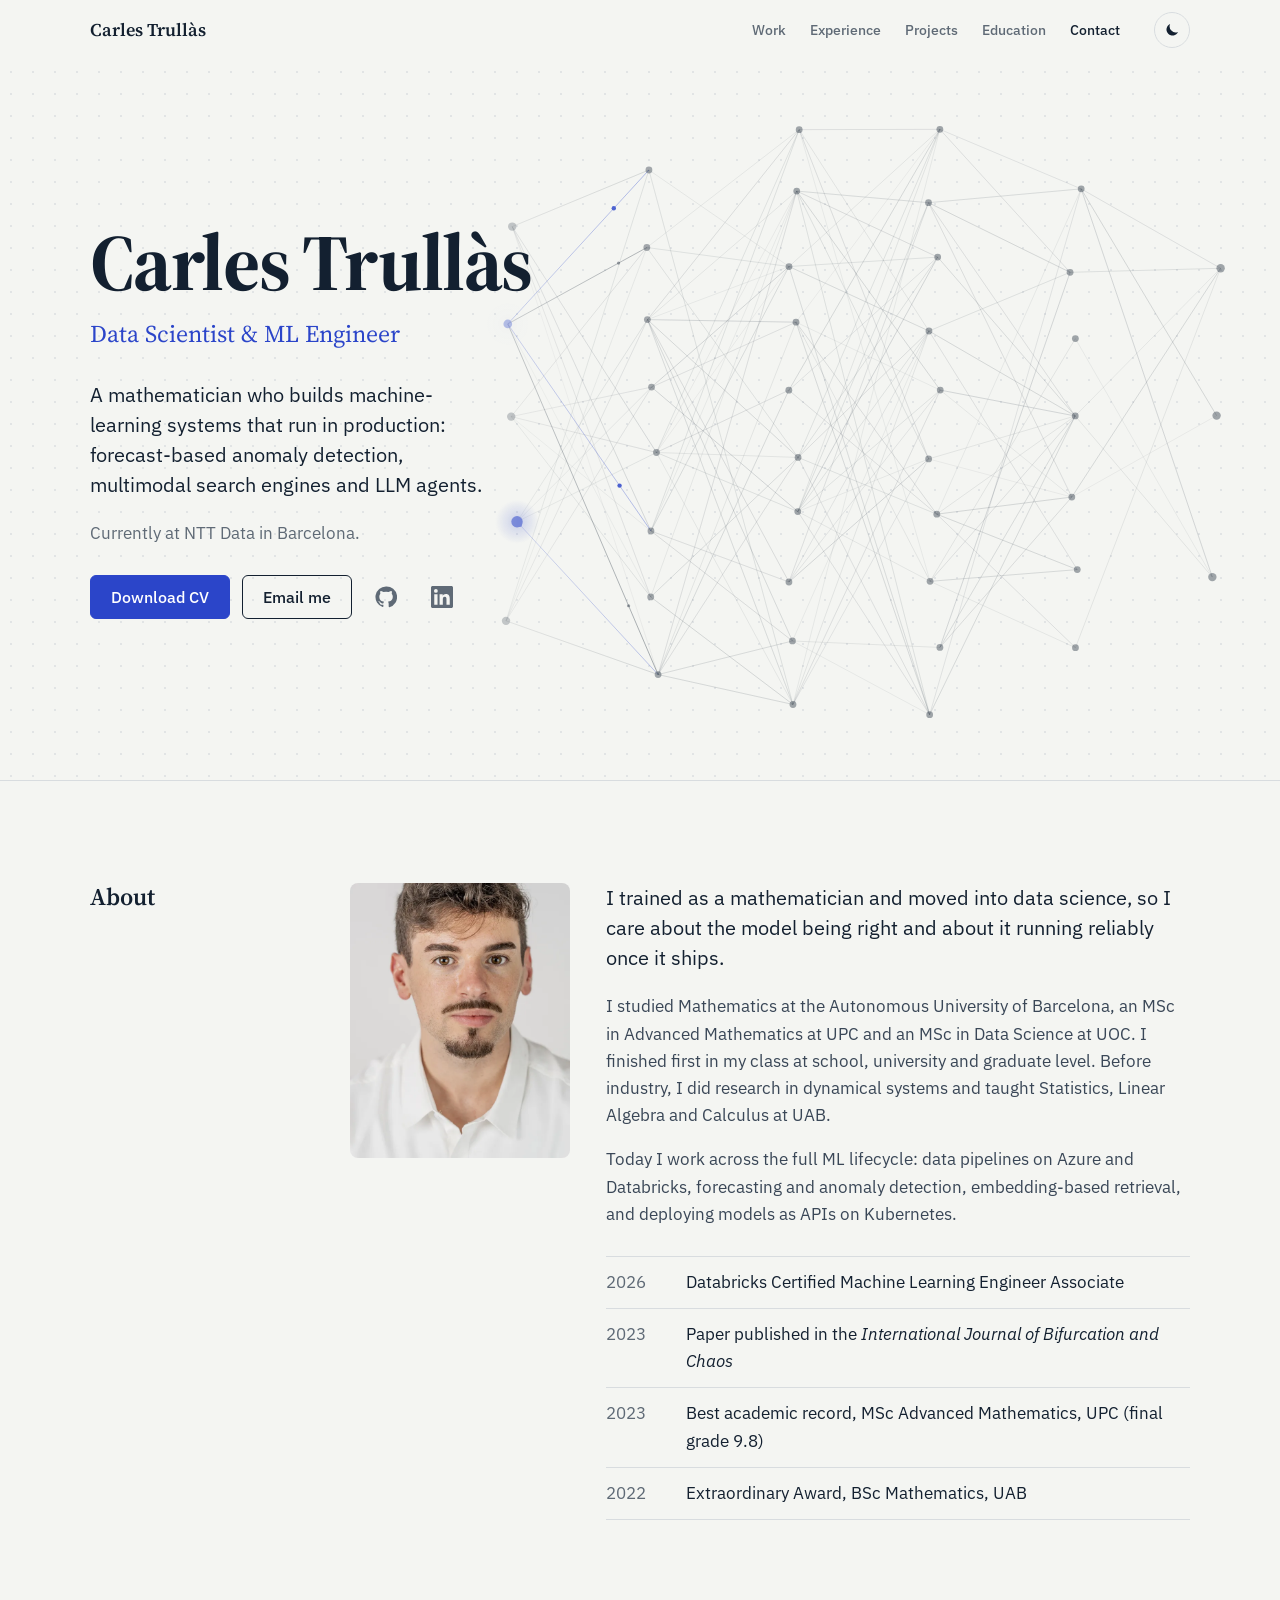
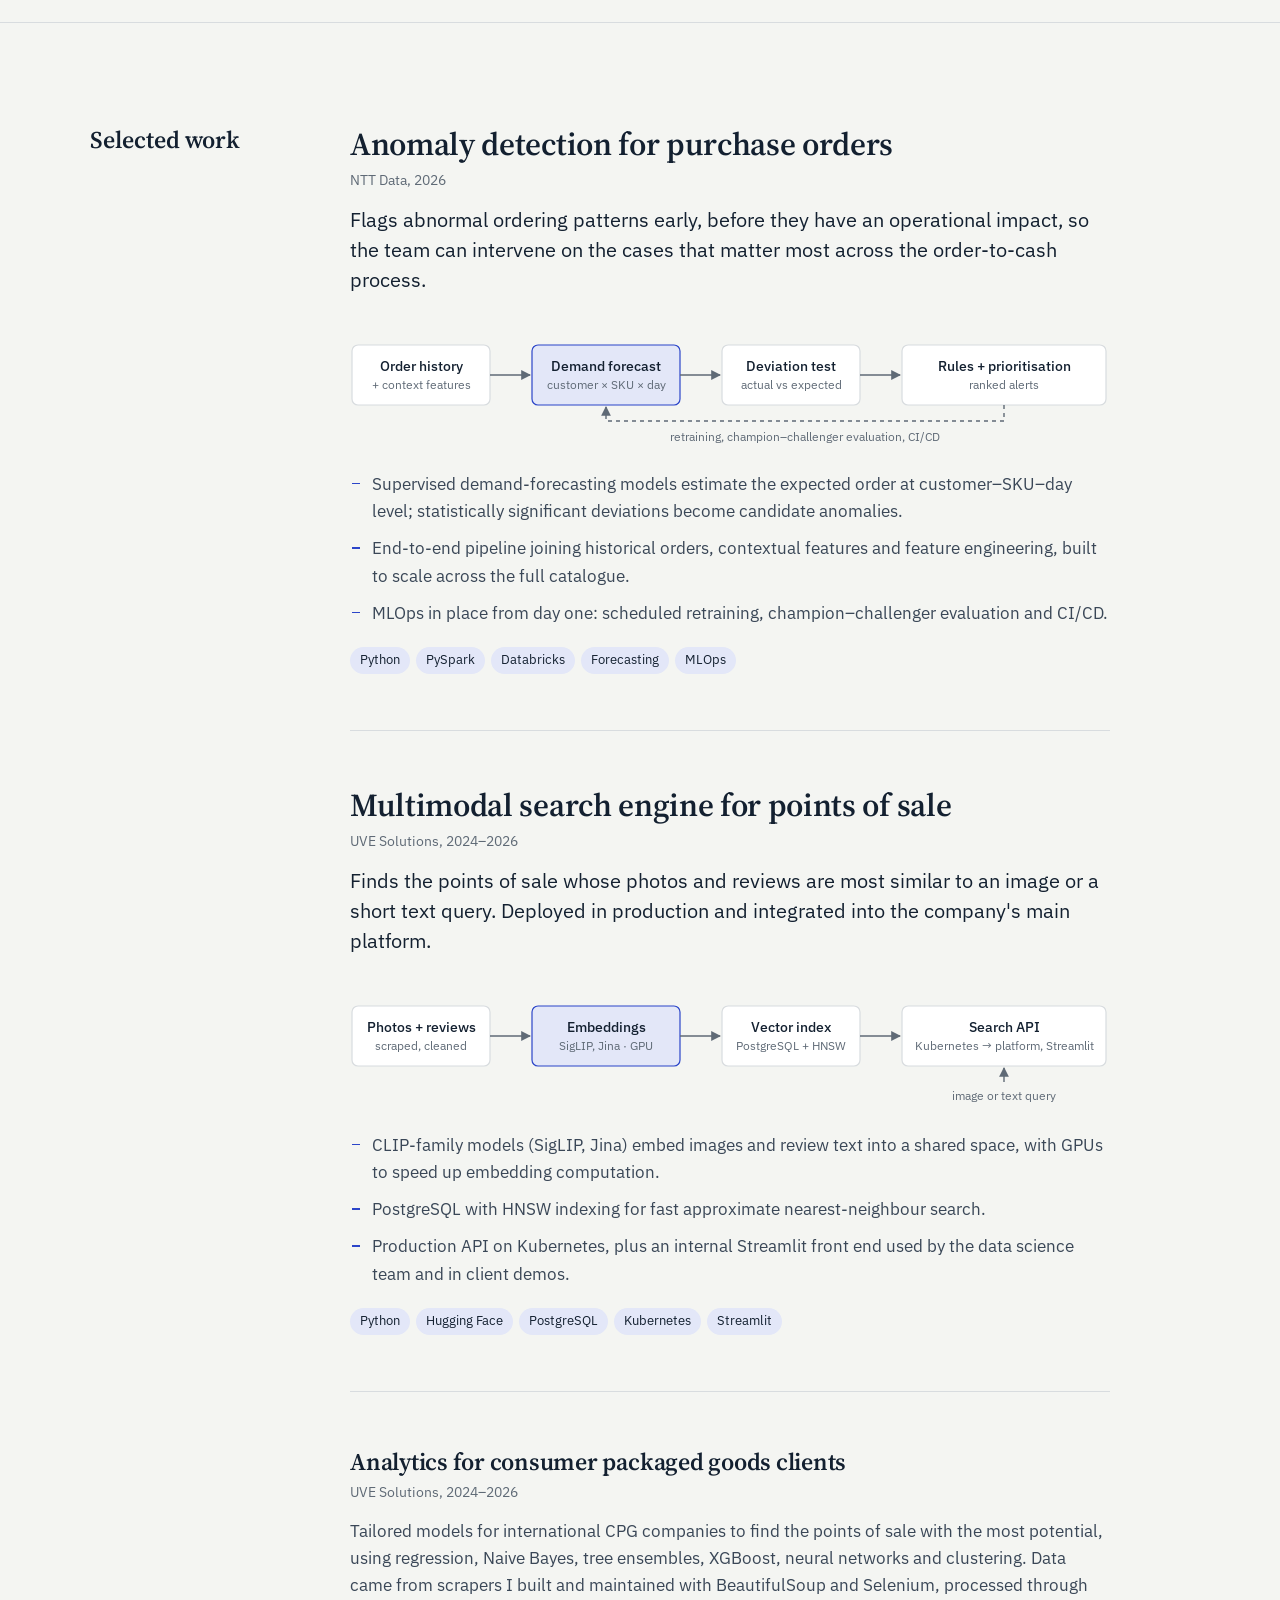
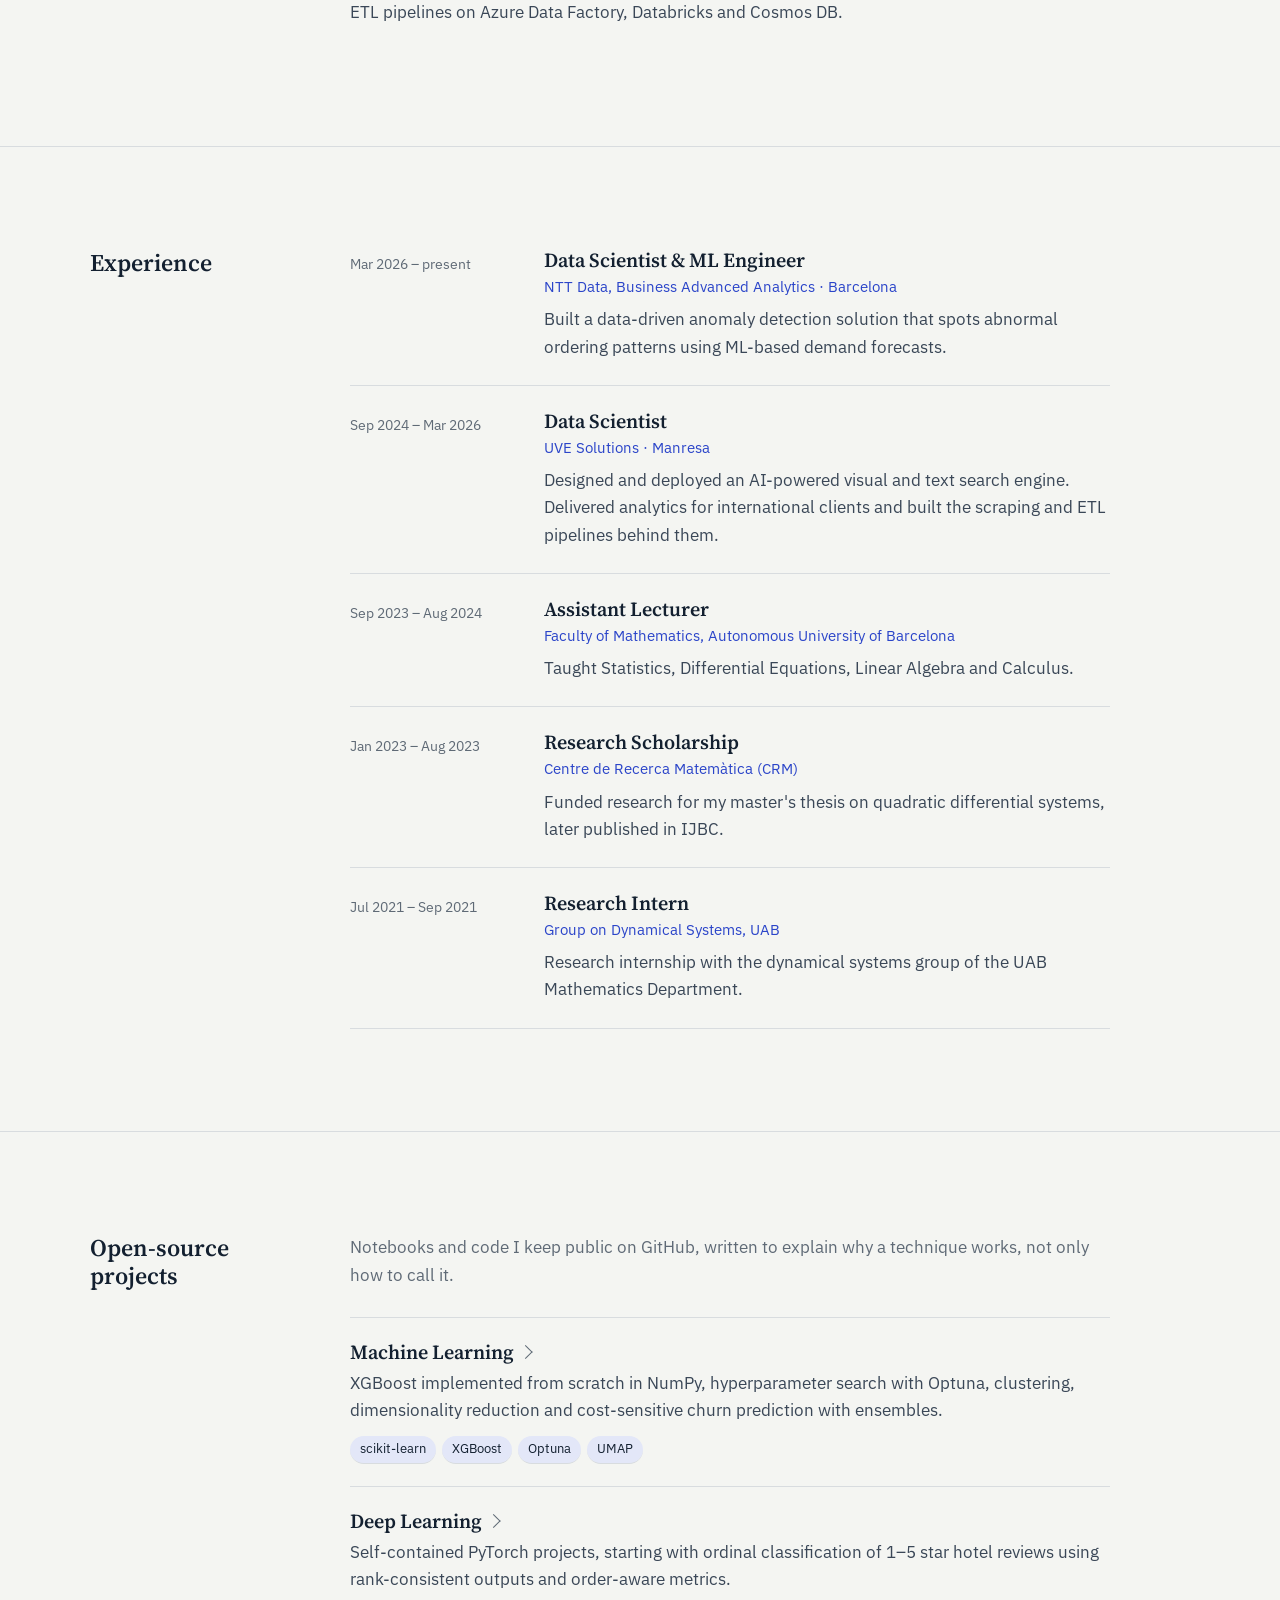
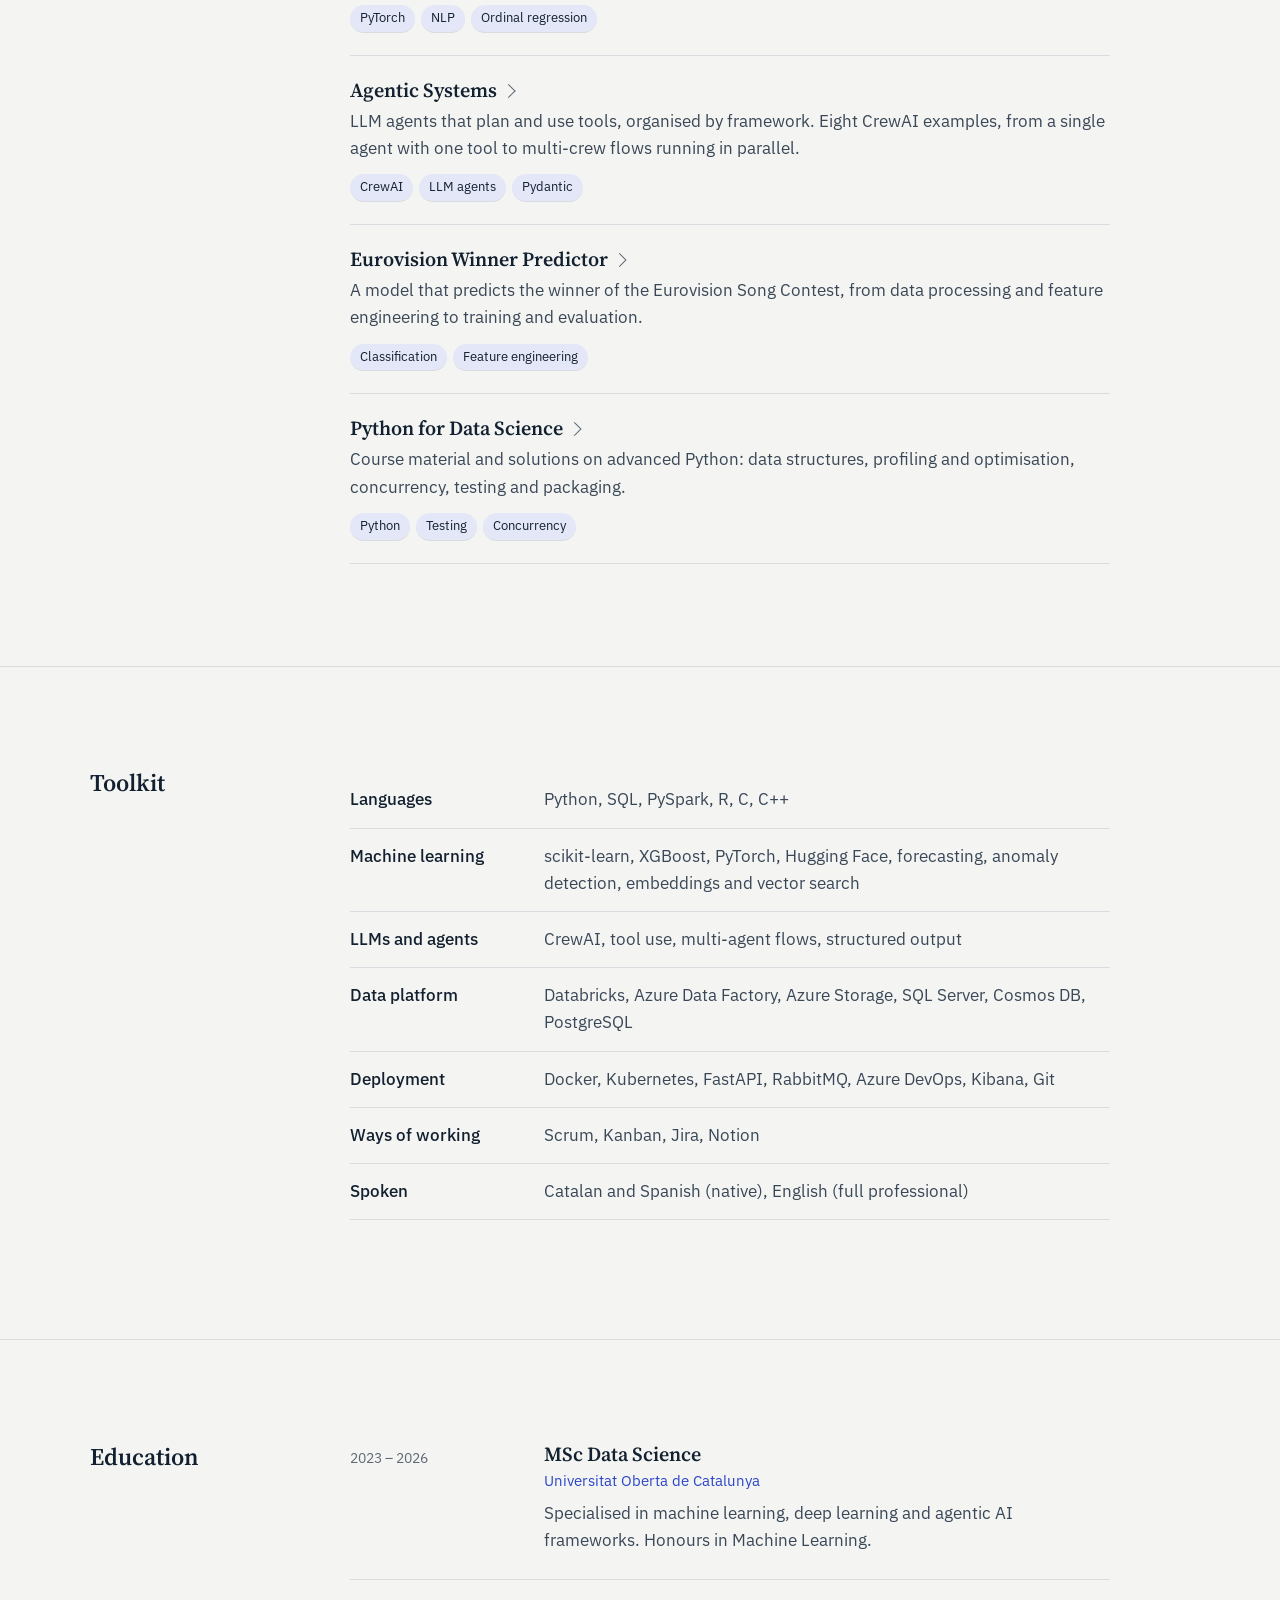
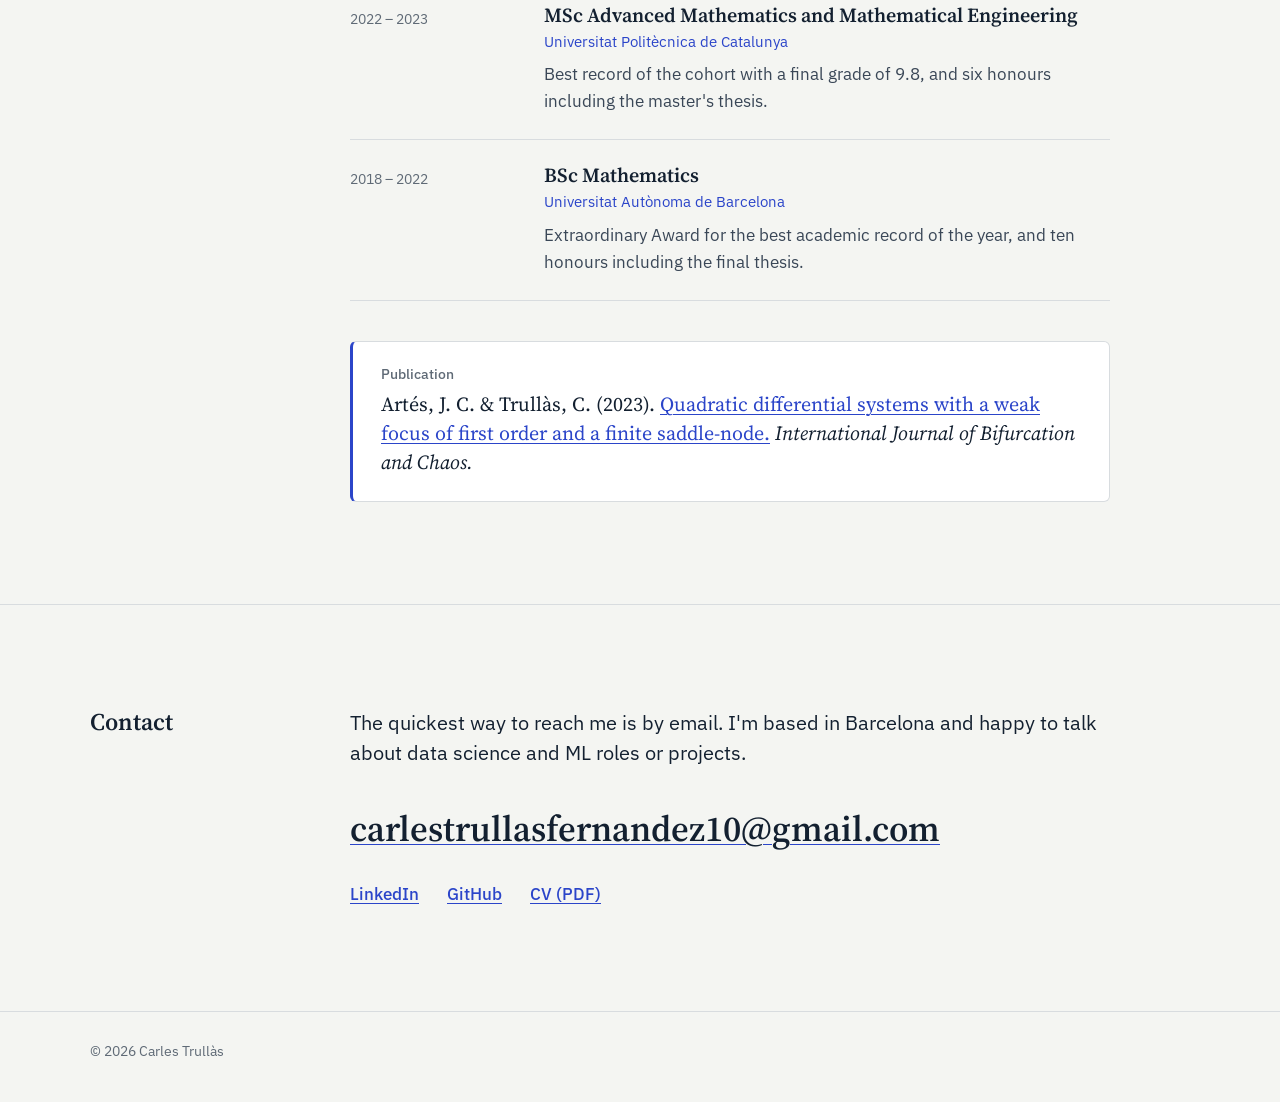
==== commit 9dea8546: "Replace hero phase portrait with an interactive neural network The hero background is now a feed-for" ====
--- a/index.html
+++ b/index.html
@@ -68,6 +68,7 @@
   <main id="main">
     <!-- Hero -->
     <section class="hero" id="top">
+      <canvas id="net" aria-hidden="true"></canvas>
       <div class="wrap hero-grid">
         <div class="hero-text">
           <h1>Carles Trullàs</h1>
@@ -85,15 +86,6 @@
             </a>
           </div>
         </div>
-
-        <figure class="field-figure">
-          <canvas id="field" aria-hidden="true"></canvas>
-          <figcaption>
-            Phase portrait of the quadratic system
-            <span class="eq"><i>ẋ</i> = <i>x</i>² + <i>y</i>, &nbsp;<i>ẏ</i> = −<i>x</i> − <i>y</i></span>,
-            with a stable focus and a saddle. Quadratic systems were the subject of my master's thesis.
-          </figcaption>
-        </figure>
       </div>
     </section>
 
@@ -374,7 +366,7 @@
     </div>
   </footer>
 
-  <script src="js/field.js" defer></script>
+  <script src="js/net.js" defer></script>
   <script src="js/main.js" defer></script>
 </body>
 </html>
--- a/css/style.css
+++ b/css/style.css
@@ -9,7 +9,7 @@
   --accent: #2B45C9;
   --accent-ink: #FFFFFF;
   --accent-soft: #E3E7F8;
-  --field-ink: 19, 32, 48;      /* rgb for canvas trails */
+  --field-ink: 19, 32, 48;      /* rgb for the hero network */
   --field-accent: 43, 69, 201;
 
   --serif: "Source Serif 4", Georgia, "Times New Roman", serif;
@@ -120,8 +120,24 @@
 }
 
 /* ---------- Hero ---------- */
-.hero { padding: clamp(40px, 8vw, 96px) 0 clamp(48px, 7vw, 88px); border-bottom: 1px solid var(--rule); }
-.hero-grid { display: grid; grid-template-columns: minmax(0, 1fr) minmax(0, 1.05fr); gap: clamp(32px, 5vw, 72px); align-items: center; }
+.hero {
+  position: relative; overflow: hidden; isolation: isolate;
+  min-height: clamp(560px, 80vh, 780px);
+  display: flex; align-items: center;
+  padding: clamp(48px, 8vw, 96px) 0;
+  border-bottom: 1px solid var(--rule);
+  background:
+    radial-gradient(circle, color-mix(in srgb, var(--rule) 70%, transparent) 1px, transparent 1.4px) 0 0 / 22px 22px,
+    var(--bg);
+}
+#net {
+  position: absolute; inset: 0; z-index: -1; display: block;
+  -webkit-mask-image: linear-gradient(to right, transparent 22%, #000 52%);
+          mask-image: linear-gradient(to right, transparent 22%, #000 52%);
+}
+.hero > .wrap { width: 100%; }
+.hero-grid { display: block; }
+.hero-text { max-width: 560px; }
 .hero h1 { font-size: var(--step-5); font-weight: 700; letter-spacing: -0.02em; line-height: 1.02; }
 .role { font-family: var(--serif); font-size: var(--step-2); color: var(--accent); margin: .5em 0 1.1em; font-weight: 400; }
 .lede { font-size: var(--step-1); color: var(--ink); max-width: 34ch; line-height: 1.5; }
@@ -140,18 +156,6 @@
 .icon-link:hover { color: var(--ink); background: var(--accent-soft); }
 .icon-link svg { width: 22px; height: 22px; fill: currentColor; }
 
-.field-figure { margin: 0; }
-#field {
-  display: block; width: 100%; aspect-ratio: 1 / 1;
-  border: 1px solid var(--rule); border-radius: 10px;
-  background:
-    linear-gradient(color-mix(in srgb, var(--rule) 55%, transparent) 1px, transparent 1px) 0 0 / 10% 10%,
-    linear-gradient(90deg, color-mix(in srgb, var(--rule) 55%, transparent) 1px, transparent 1px) 0 0 / 10% 10%,
-    var(--surface);
-  background-blend-mode: normal;
-}
-.field-figure figcaption { margin-top: 12px; font-size: var(--step--1); color: var(--muted); line-height: 1.5; max-width: 60ch; }
-.eq { font-family: var(--serif); color: var(--ink); white-space: nowrap; font-size: 1.05em; }
 
 /* ---------- Sections ---------- */
 .section { padding: clamp(56px, 8vw, 104px) 0; border-bottom: 1px solid var(--rule); }
@@ -247,13 +251,13 @@
 
 /* ---------- Responsive ---------- */
 @media (max-width: 960px) {
-  .hero-grid { grid-template-columns: minmax(0, 1fr); }
-  .field-figure { max-width: 560px; }
   .section-grid { grid-template-columns: minmax(0, 1fr); gap: 24px; }
   .section-title { position: static; }
   .about { grid-template-columns: 180px minmax(0, 1fr); }
 }
 @media (max-width: 760px) {
+  .hero { align-items: flex-start; min-height: 0; padding-bottom: 300px; }
+  #net { -webkit-mask-image: linear-gradient(to bottom, transparent calc(100% - 330px), #000 calc(100% - 250px)); mask-image: linear-gradient(to bottom, transparent calc(100% - 330px), #000 calc(100% - 250px)); }
   .nav-list { display: none; }
   .about { grid-template-columns: minmax(0, 1fr); }
   .portrait { max-width: 220px; }
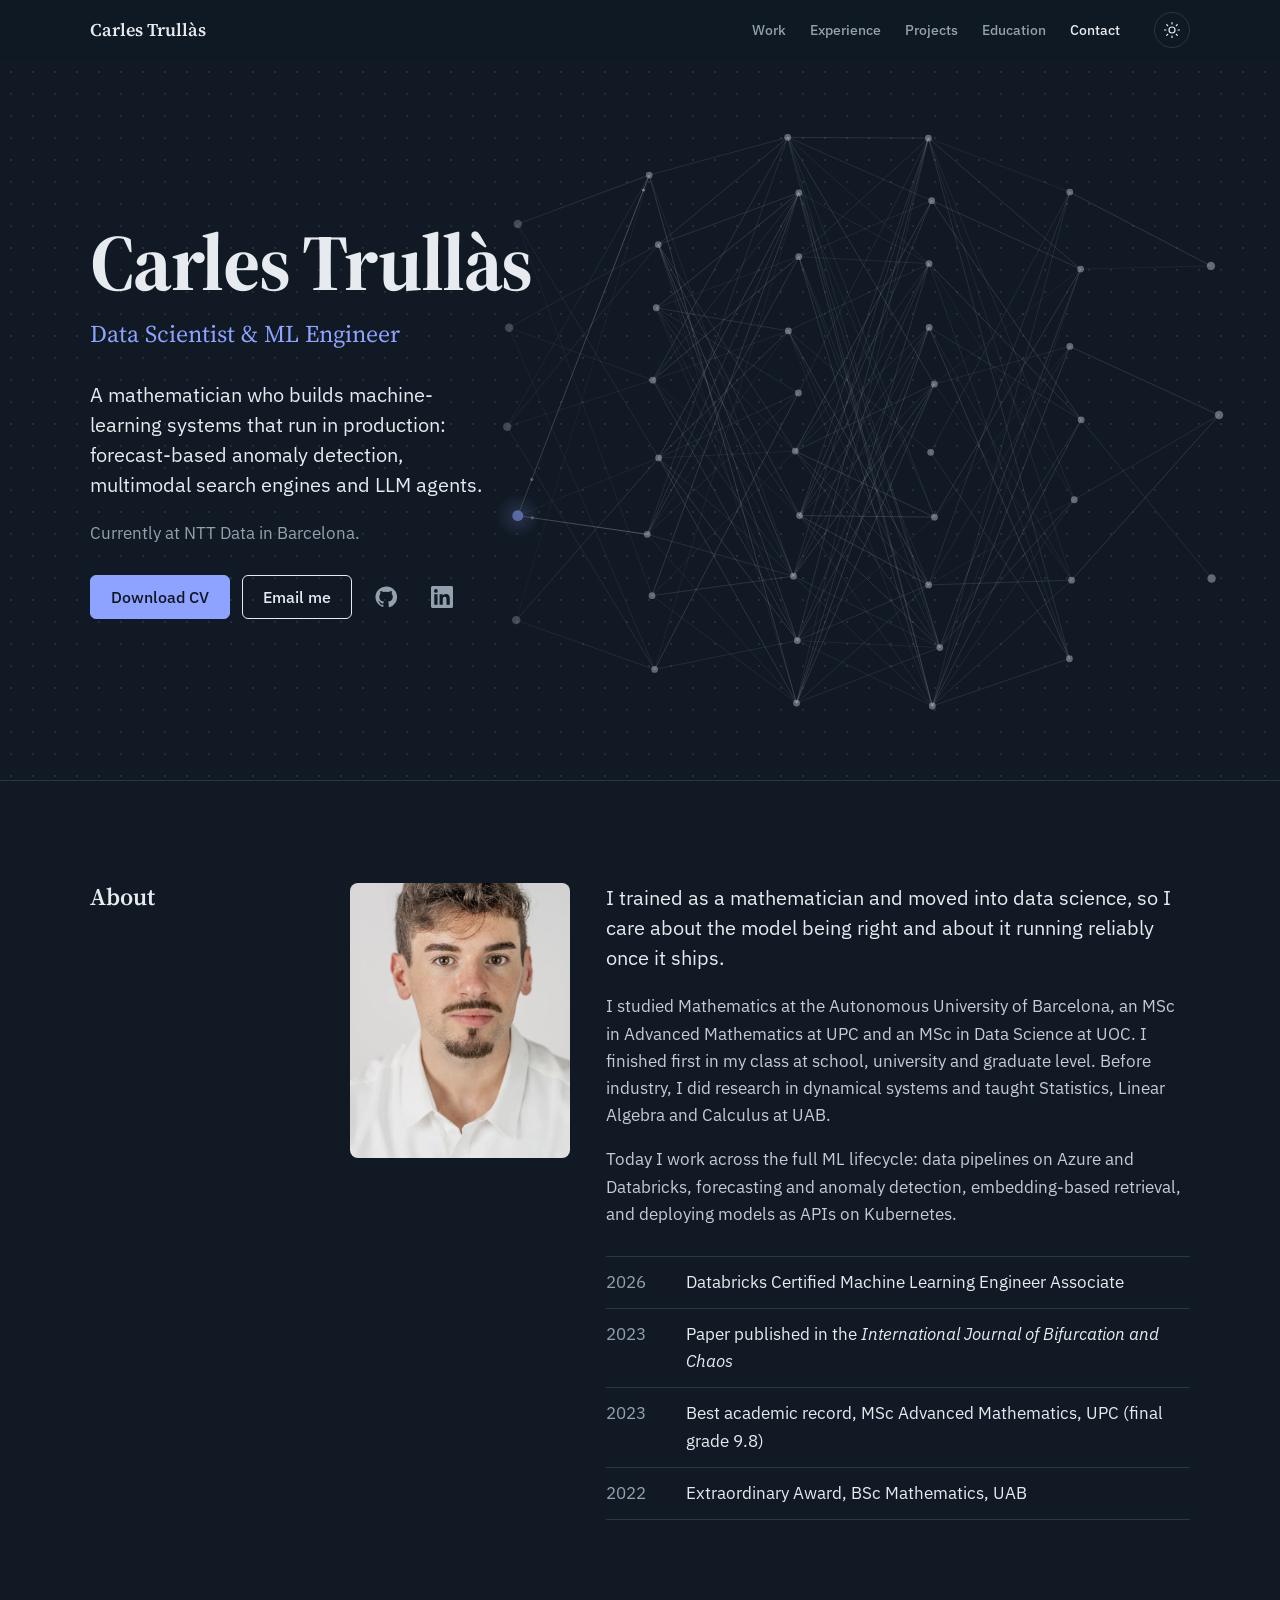
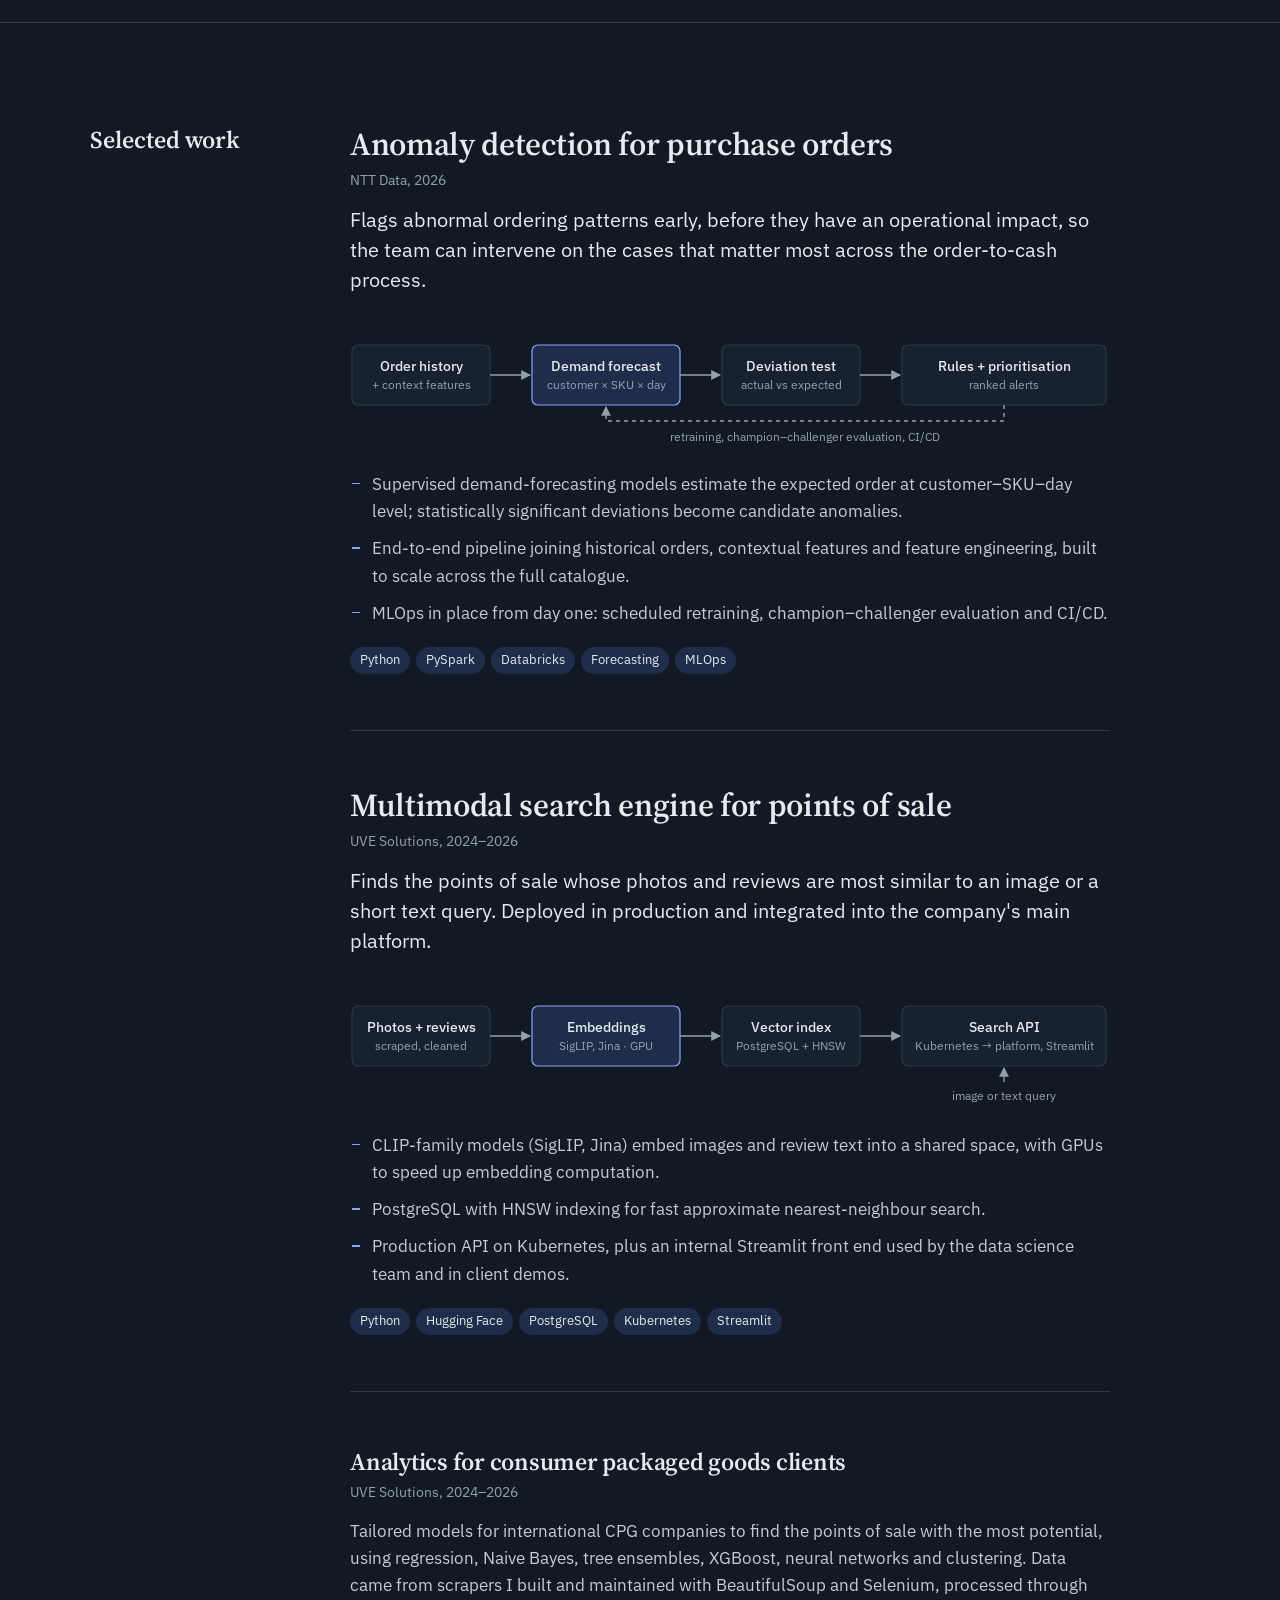
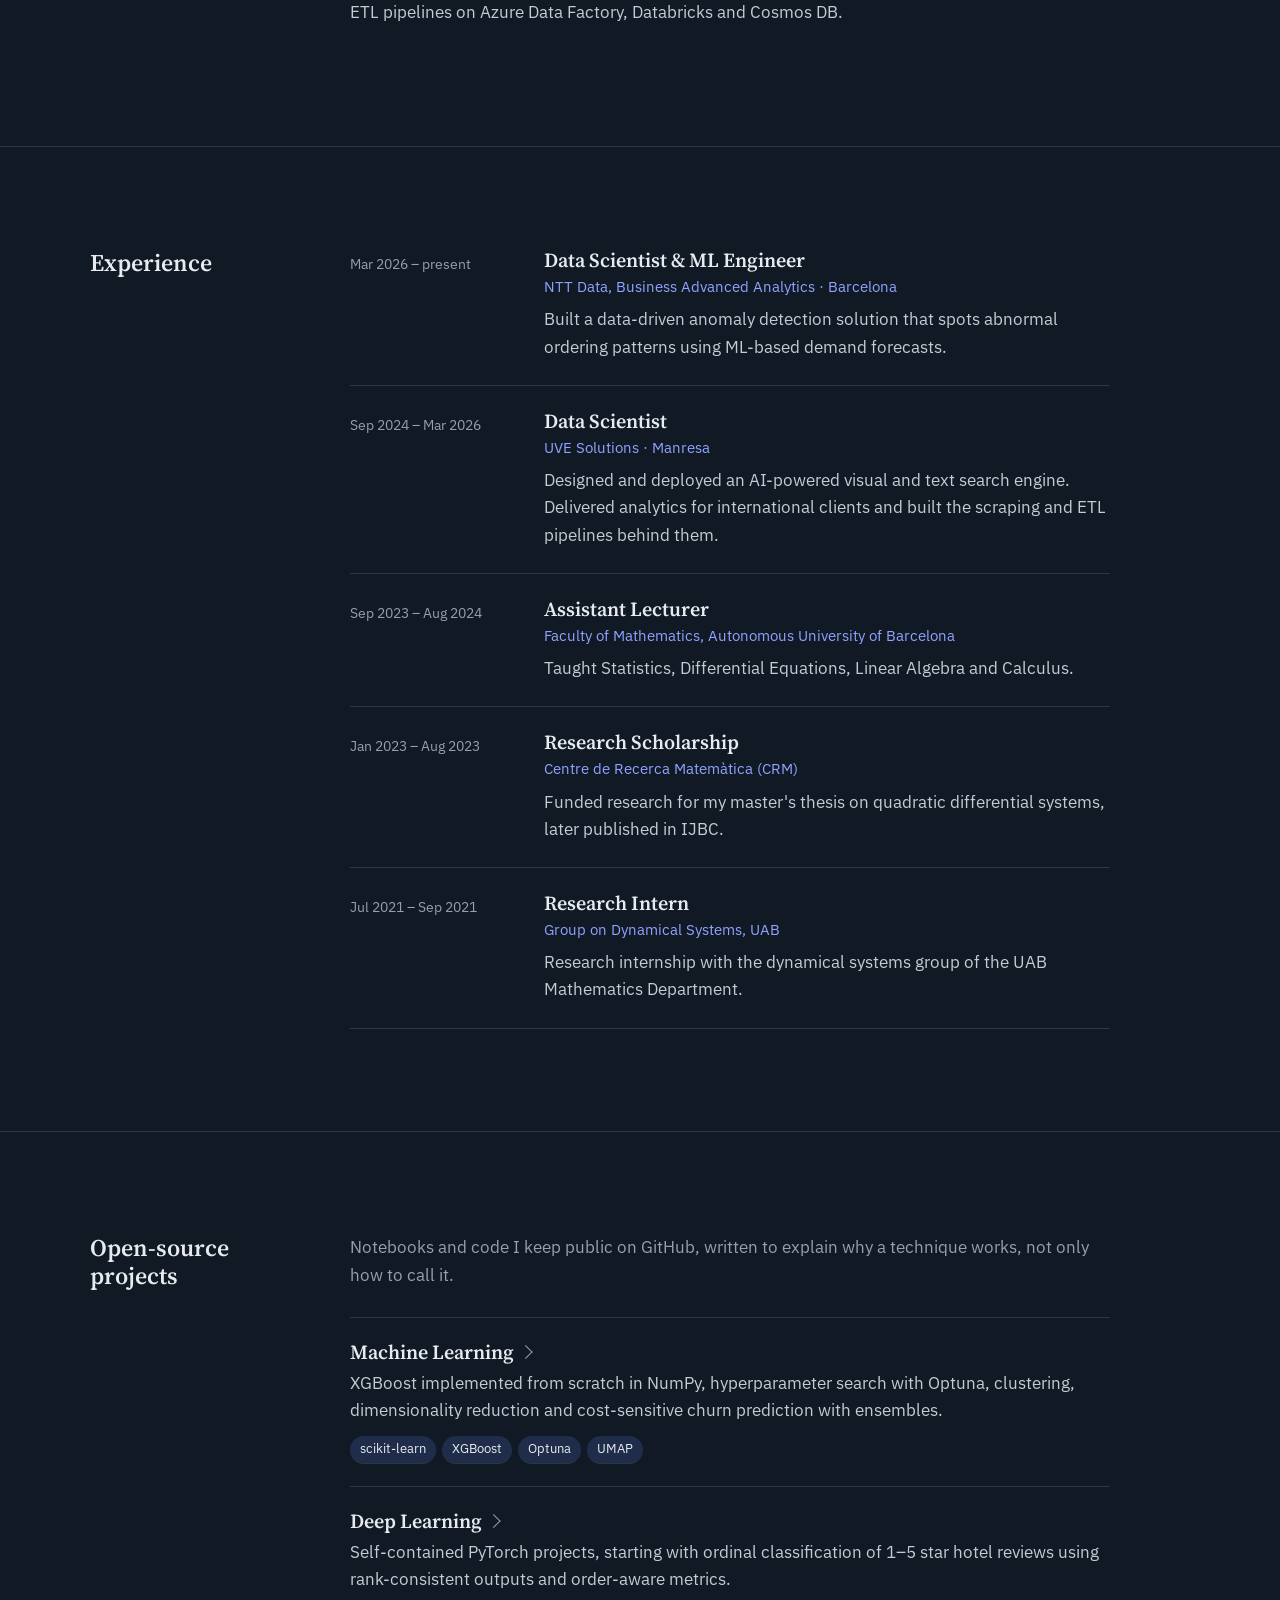
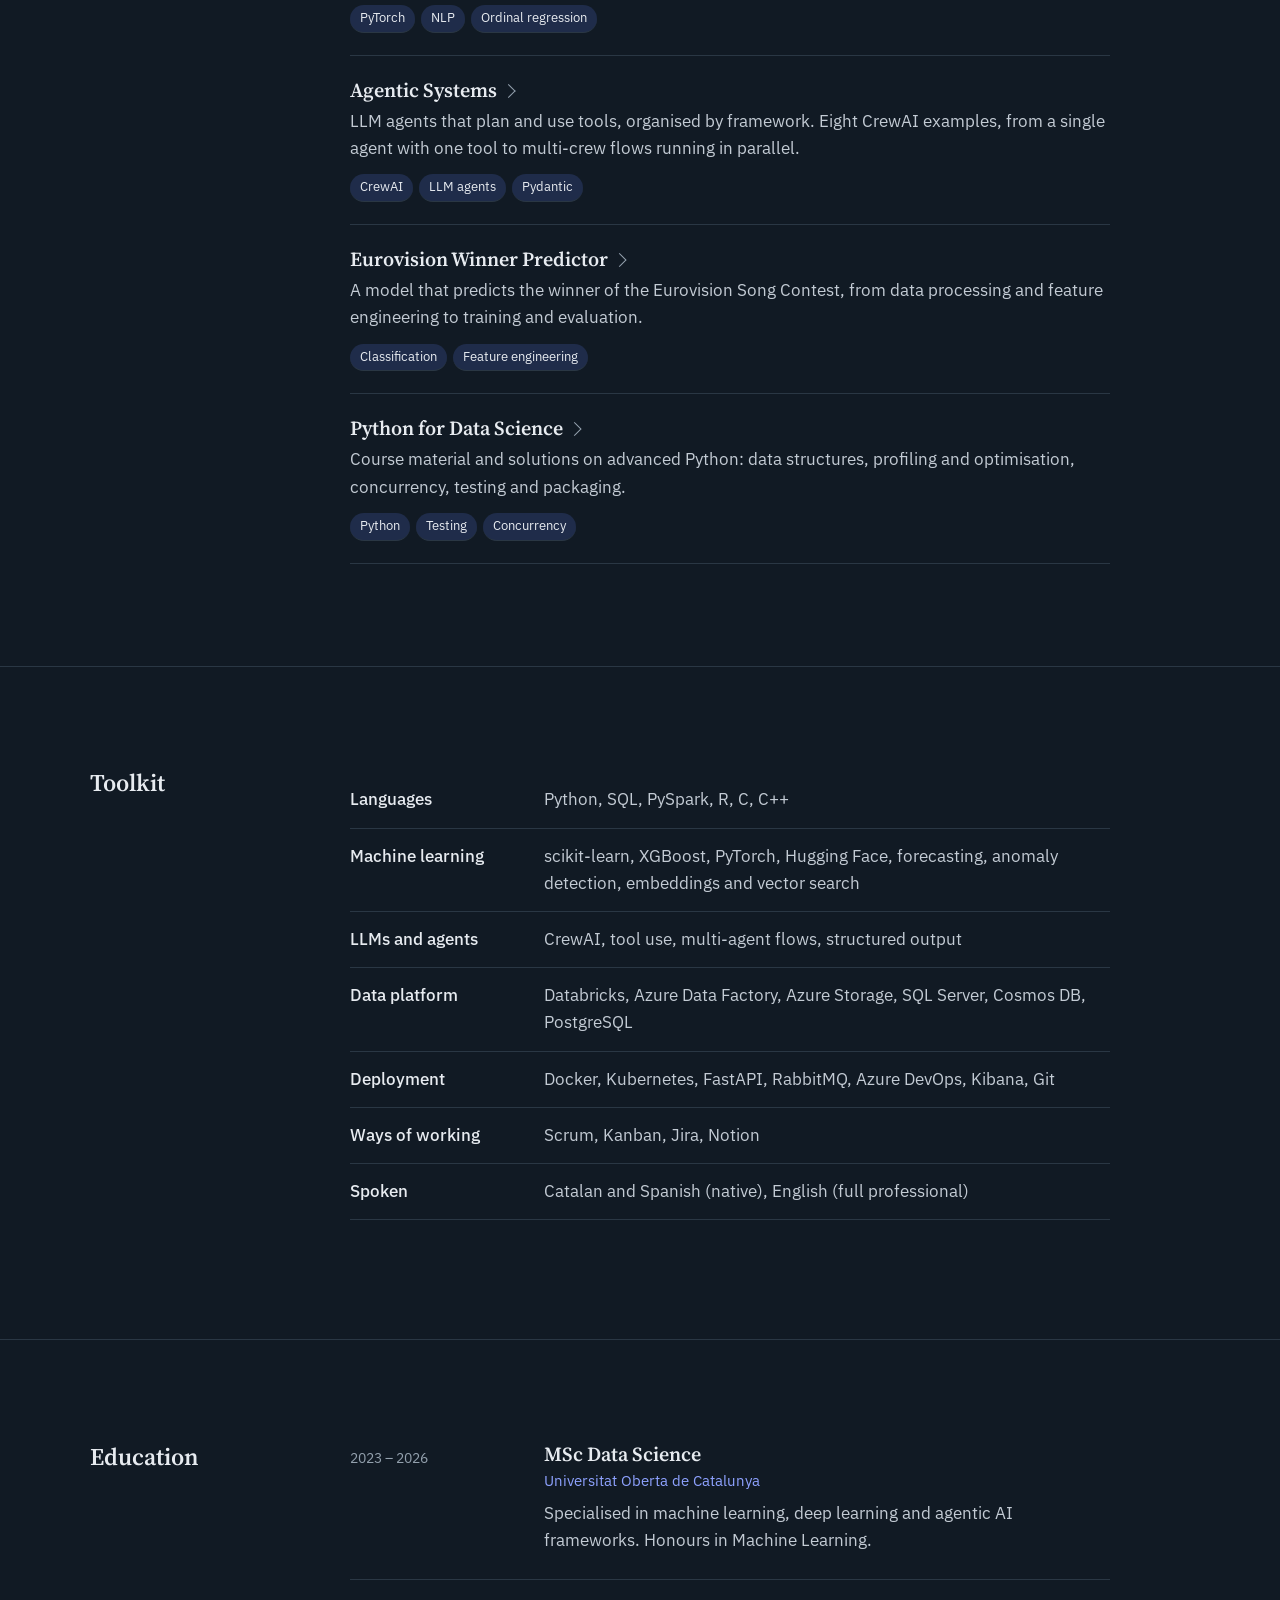
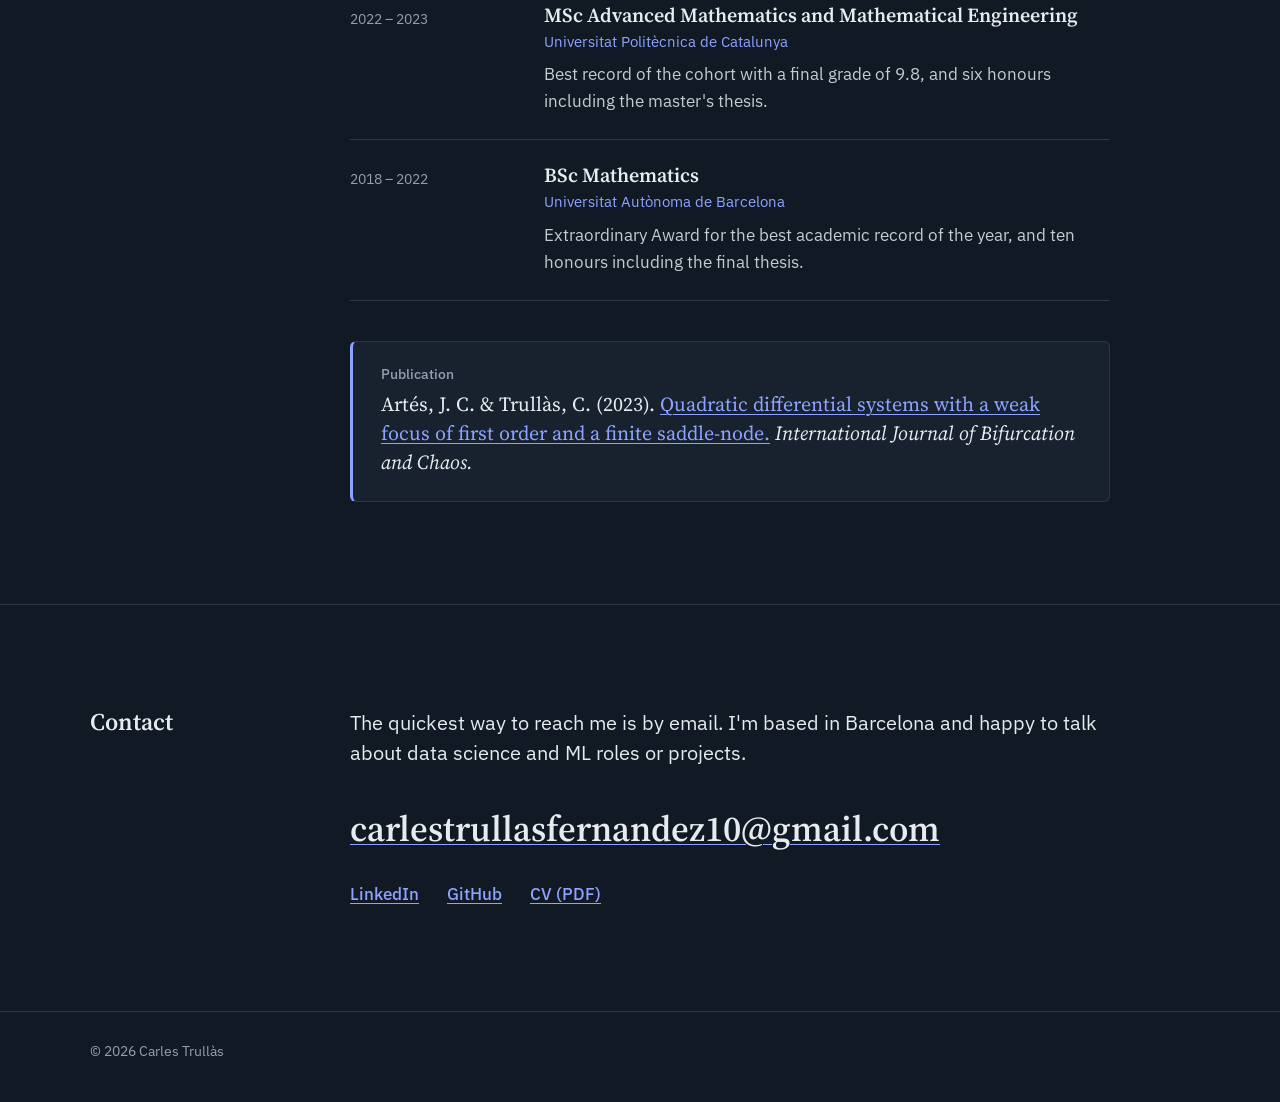
==== commit 0d5e57d1: "Make dark the default theme Visitors see the dark theme unless they pick light with the toggle; thei" ====
--- a/index.html
+++ b/index.html
@@ -16,8 +16,7 @@
   <meta name="twitter:card" content="summary_large_image">
 
   <link rel="icon" href="favicon.svg" type="image/svg+xml">
-  <meta name="theme-color" content="#F4F5F2" media="(prefers-color-scheme: light)">
-  <meta name="theme-color" content="#111A24" media="(prefers-color-scheme: dark)">
+  <meta name="theme-color" content="#111A24">
 
   <link rel="preconnect" href="https://fonts.googleapis.com">
   <link rel="preconnect" href="https://fonts.gstatic.com" crossorigin>
@@ -25,8 +24,10 @@
   <link rel="stylesheet" href="css/style.css">
 
   <script>
-    // Apply saved theme before paint to avoid a flash.
-    try { var t = localStorage.getItem('theme'); if (t) document.documentElement.dataset.theme = t; } catch (e) {}
+    // Dark by default; a saved choice from the toggle wins. Runs before paint to avoid a flash.
+    var t = 'dark';
+    try { t = localStorage.getItem('theme') || 'dark'; } catch (e) {}
+    document.documentElement.dataset.theme = t;
   </script>
 
   <script type="application/ld+json">
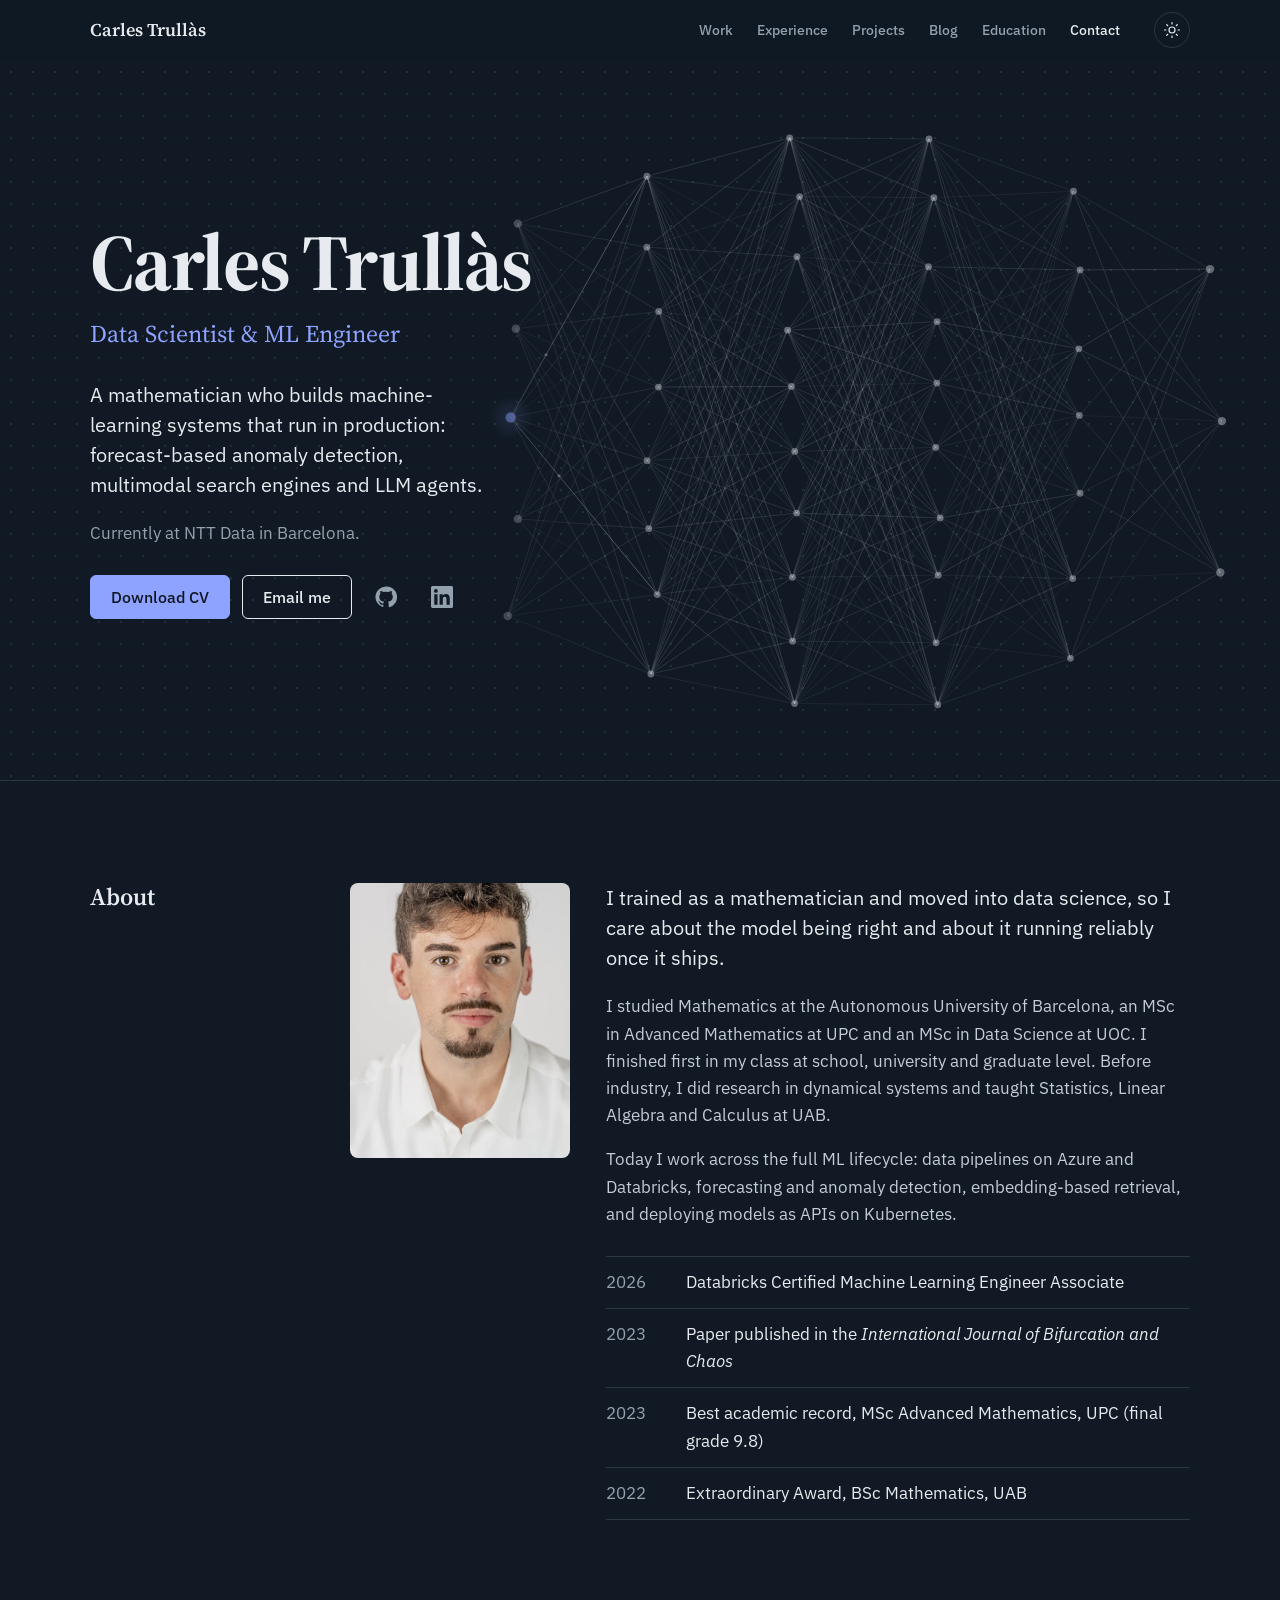
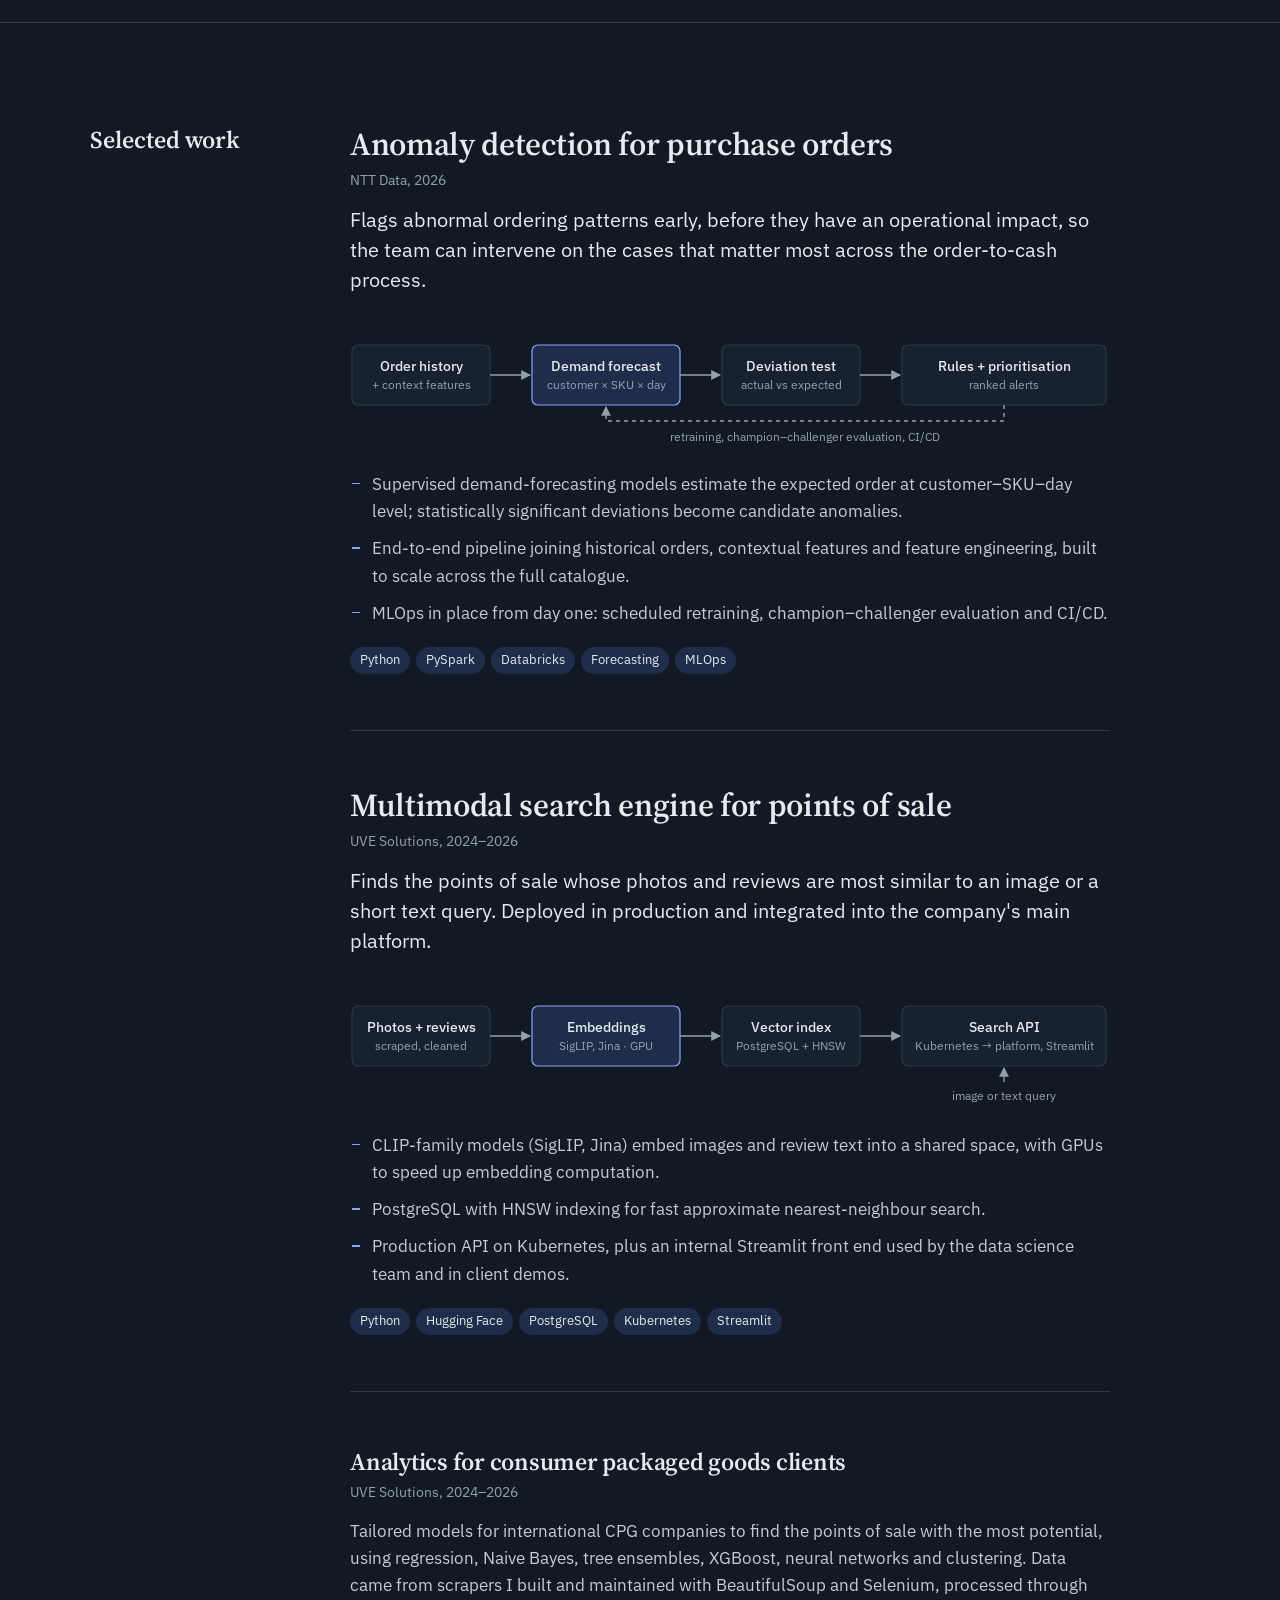
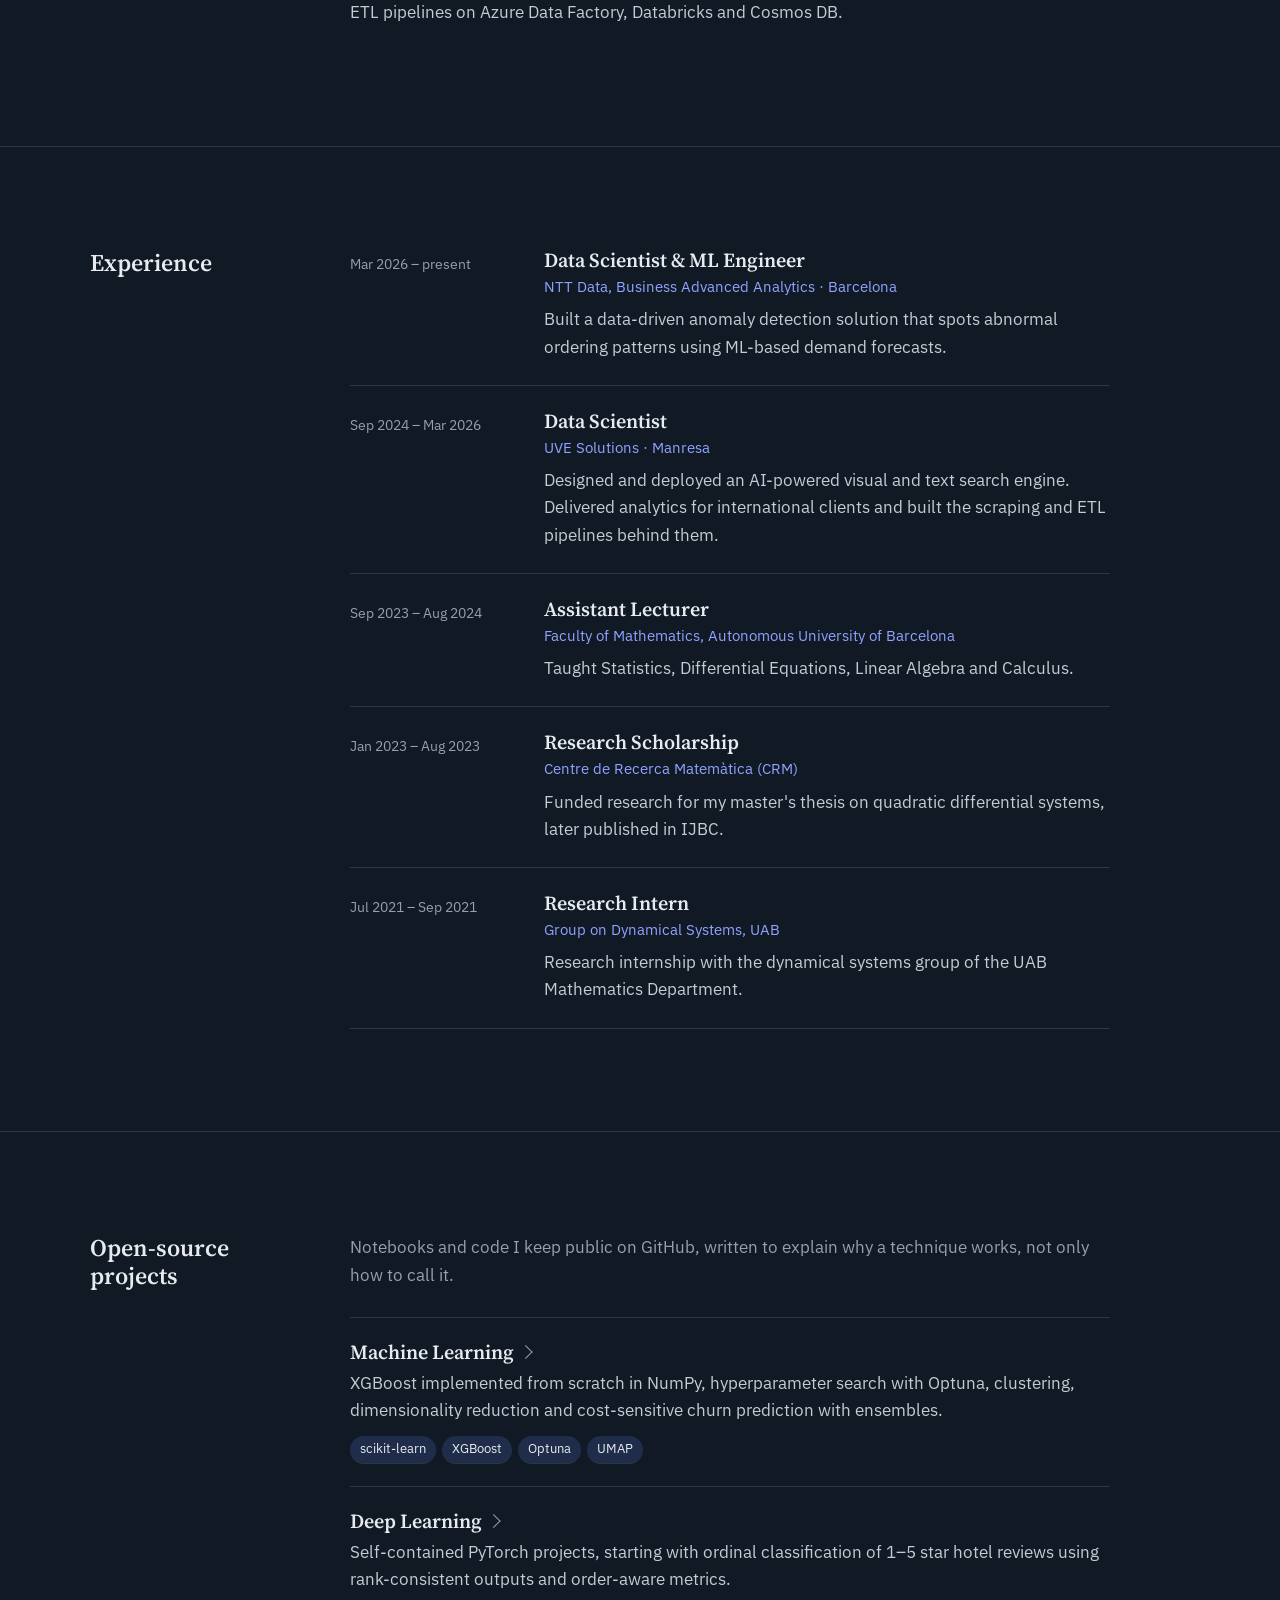
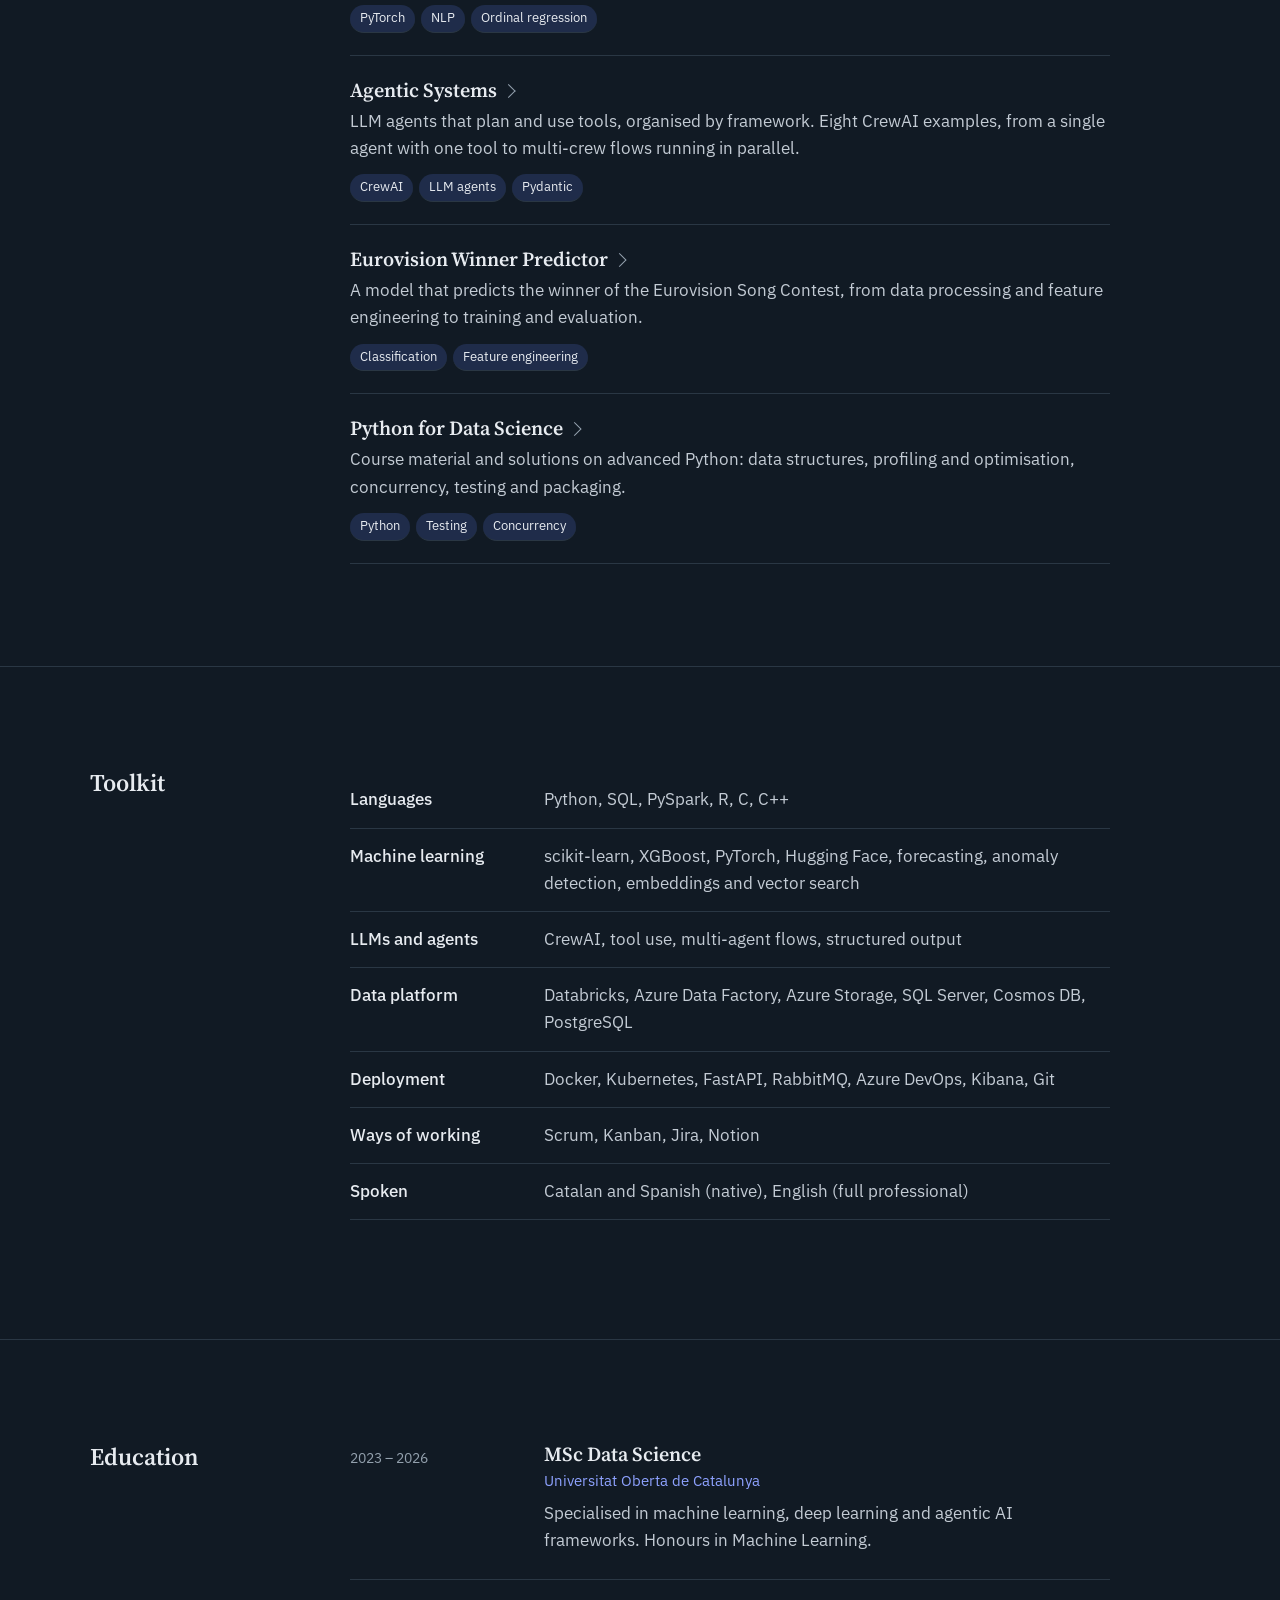
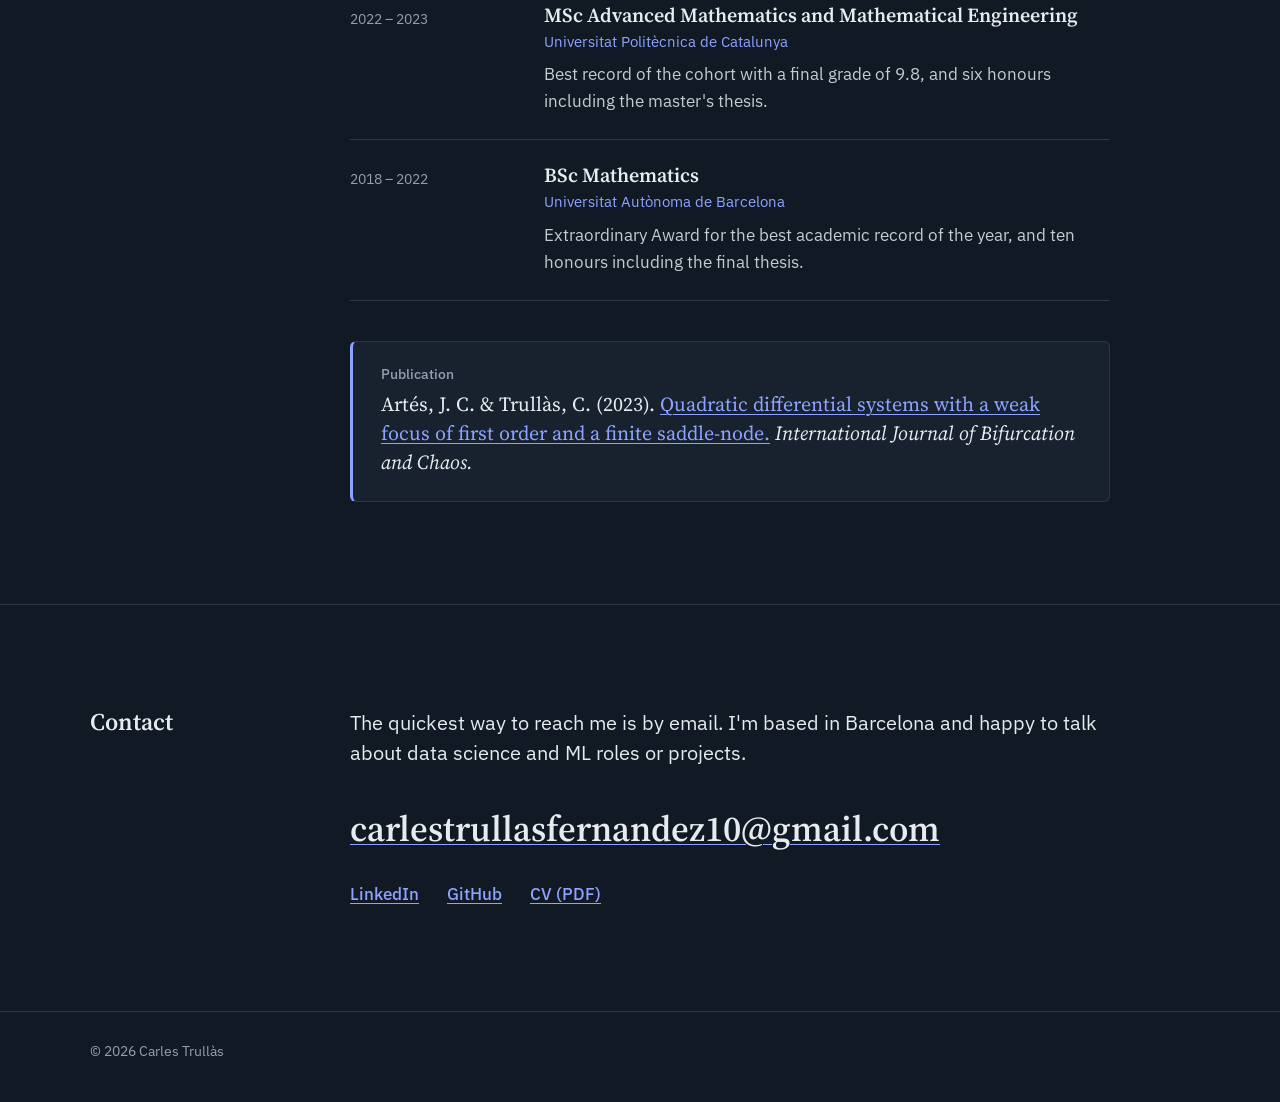
==== commit f695ff48: "Add blog with first post on the deploy-code architecture on Databricks - blog/index.html: post list " ====
--- a/index.html
+++ b/index.html
@@ -55,6 +55,7 @@
           <li><a href="#work">Work</a></li>
           <li><a href="#experience">Experience</a></li>
           <li><a href="#projects">Projects</a></li>
+          <li><a href="blog/">Blog</a></li>
           <li><a href="#education">Education</a></li>
           <li><a href="#contact">Contact</a></li>
         </ul>
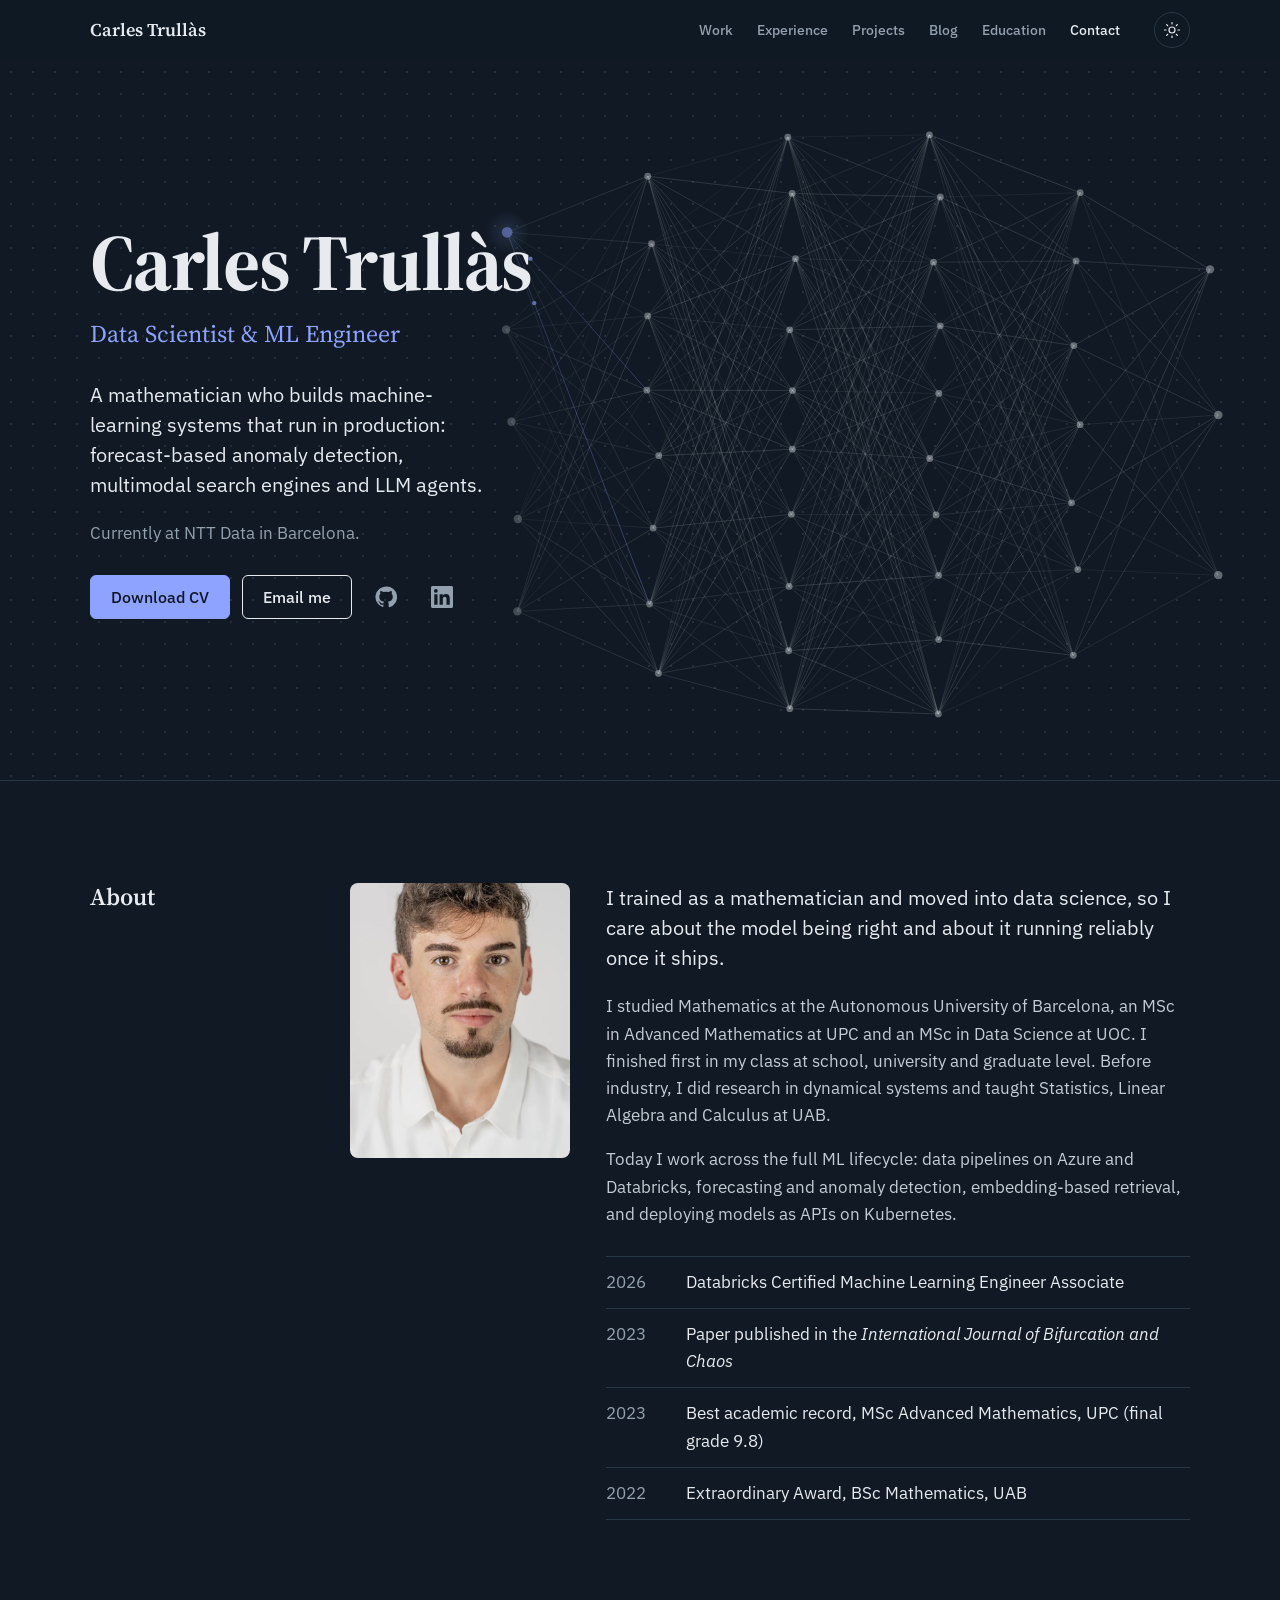
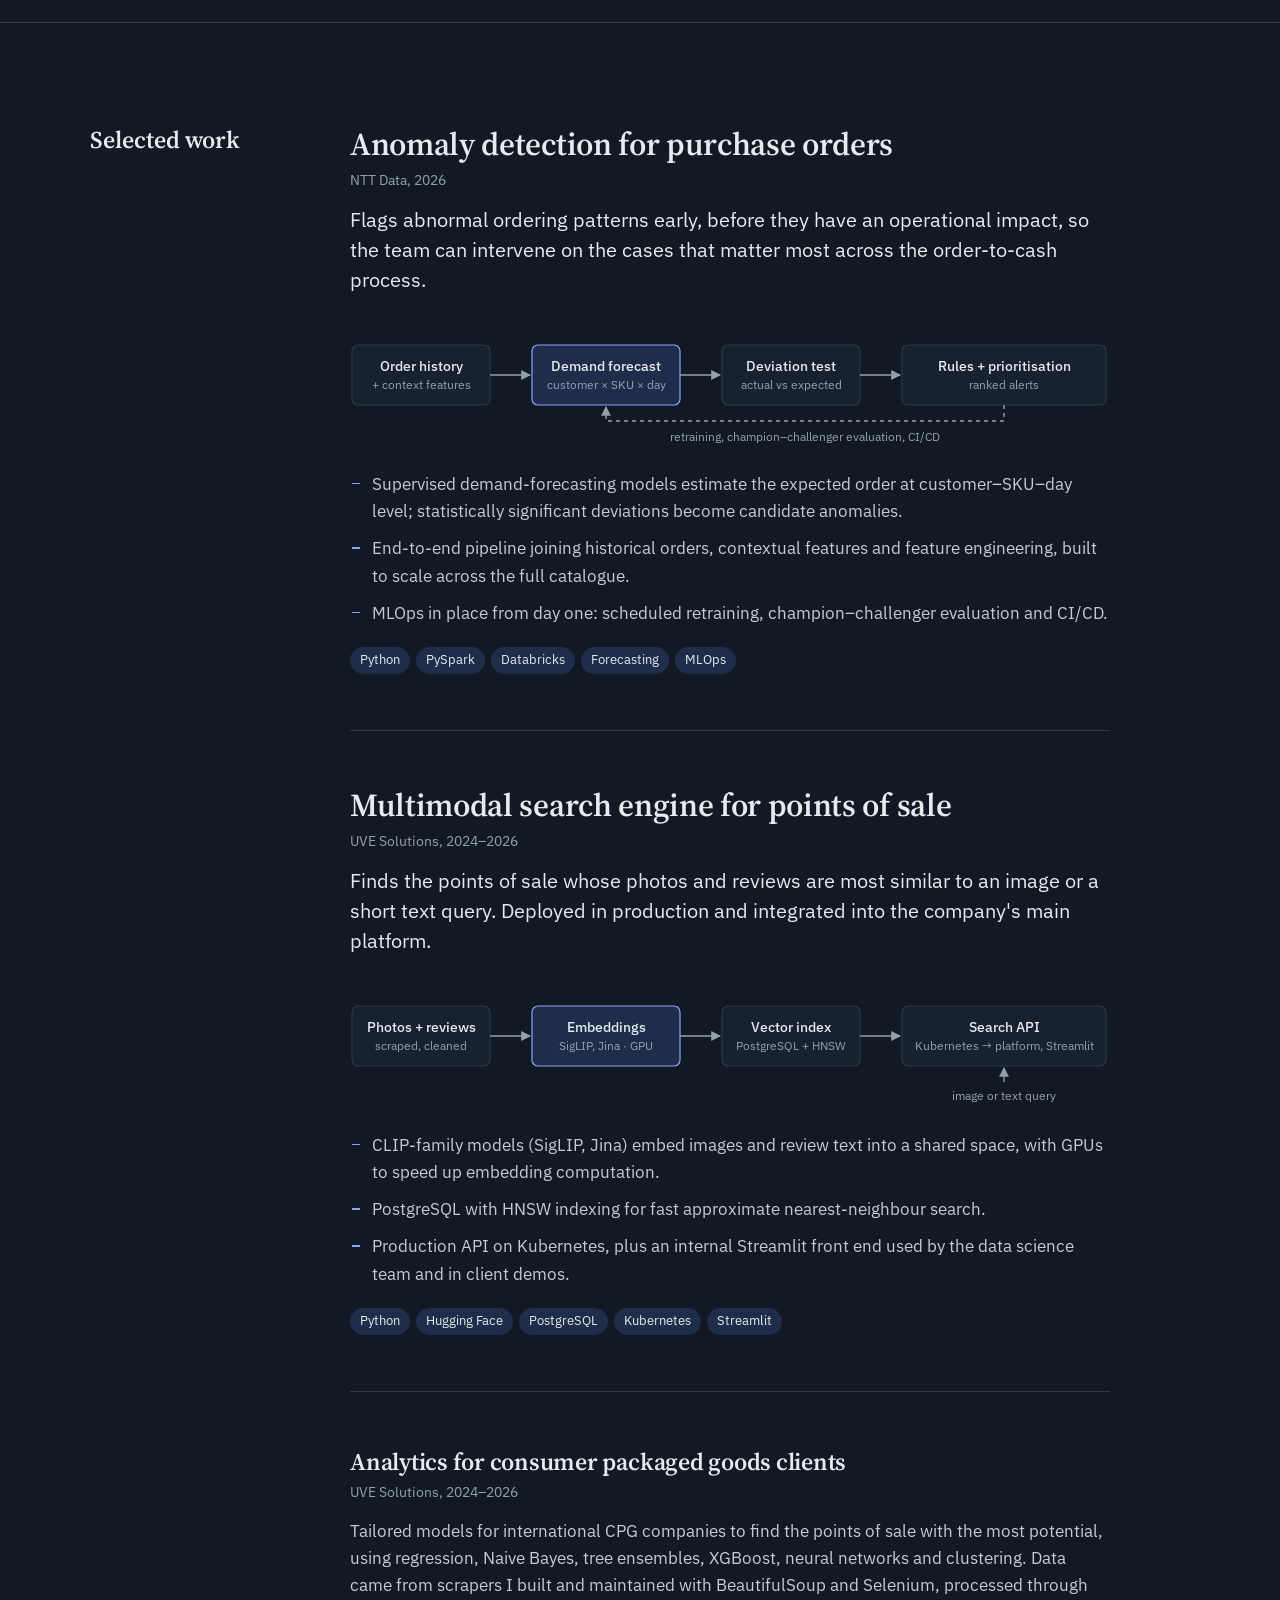
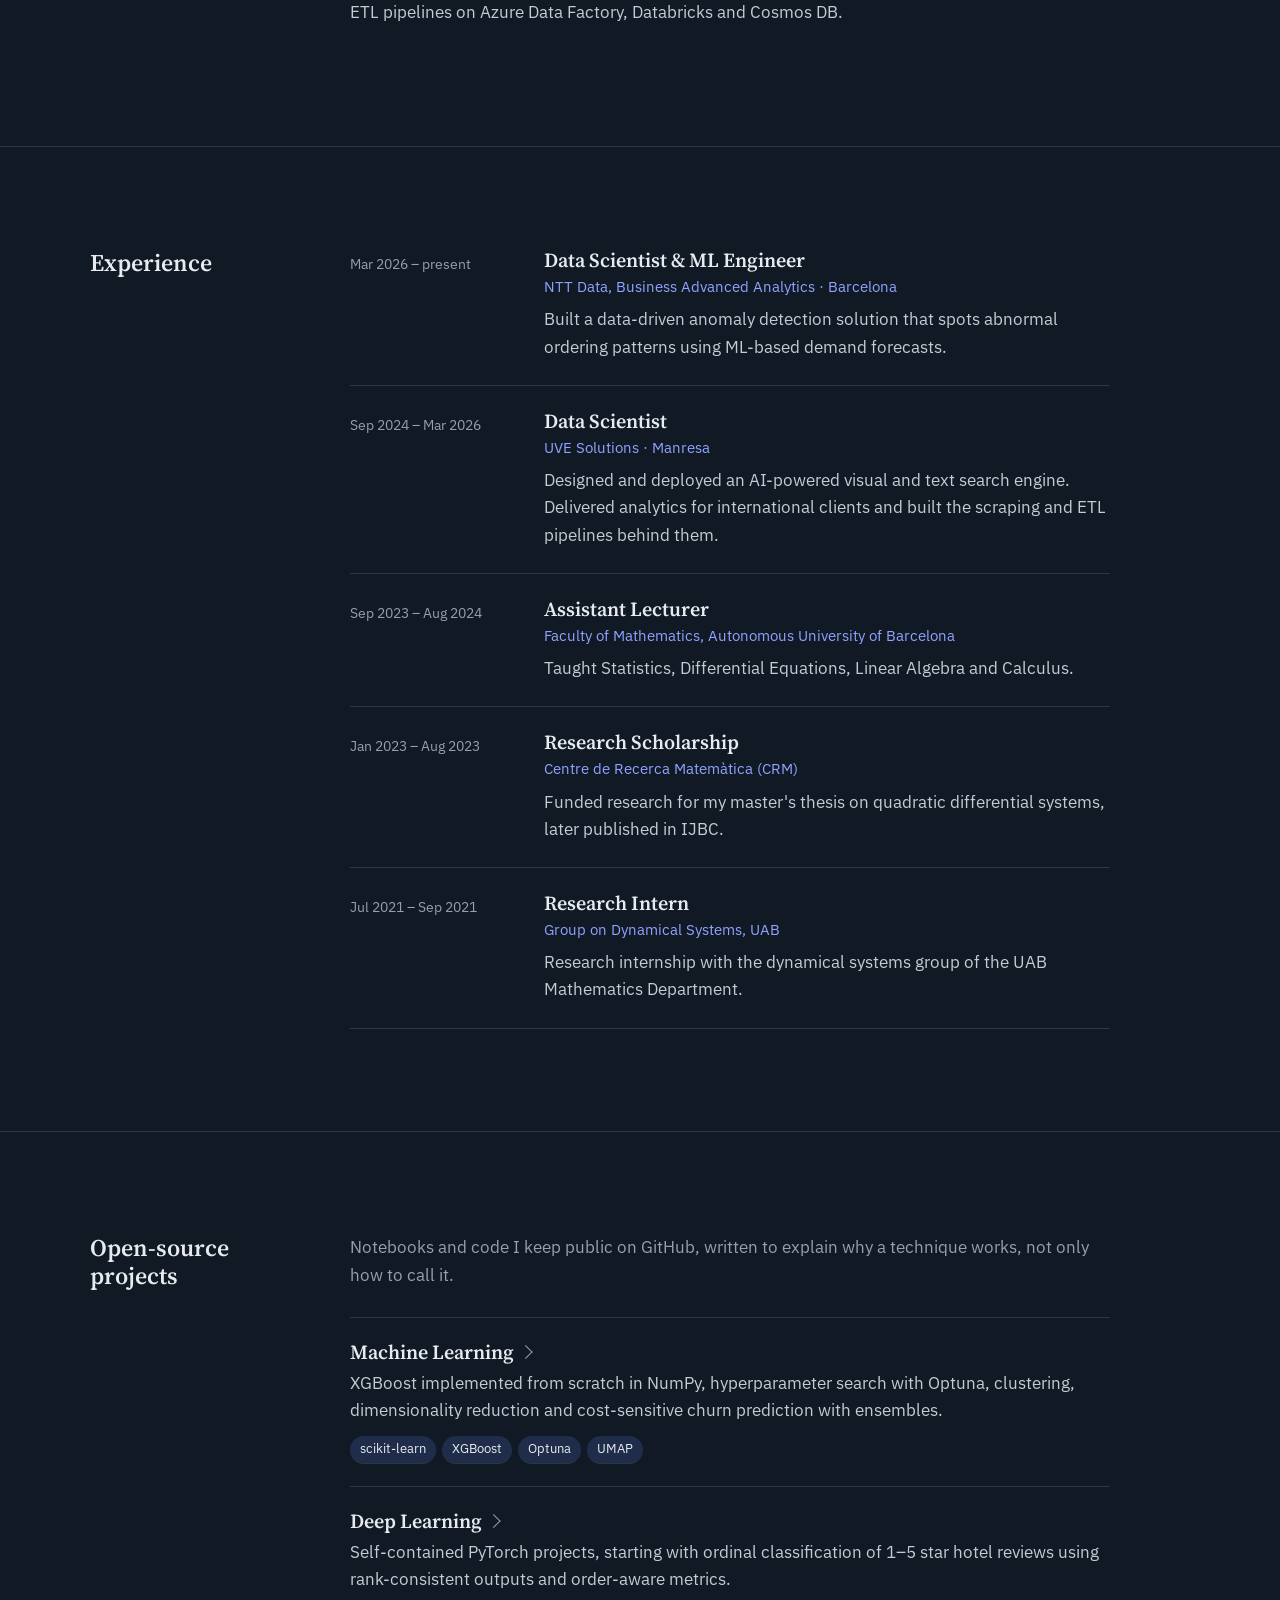
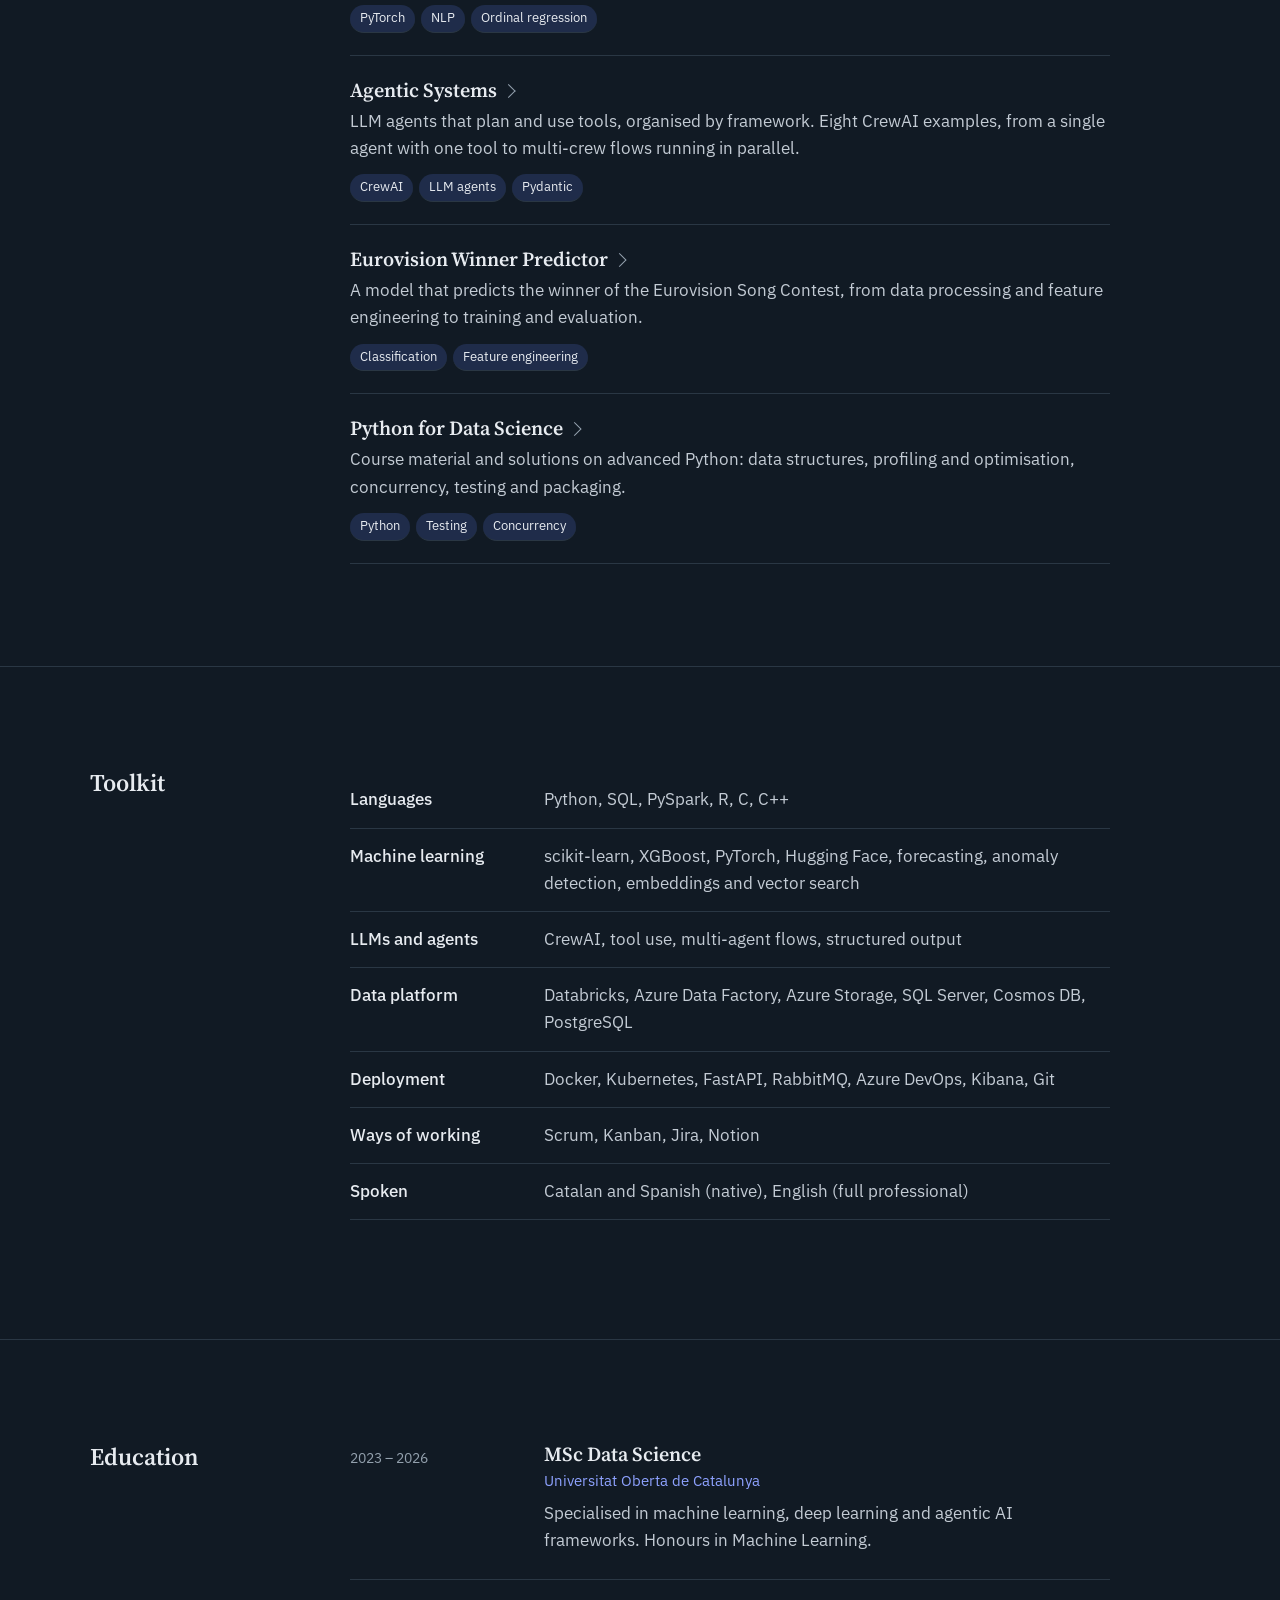
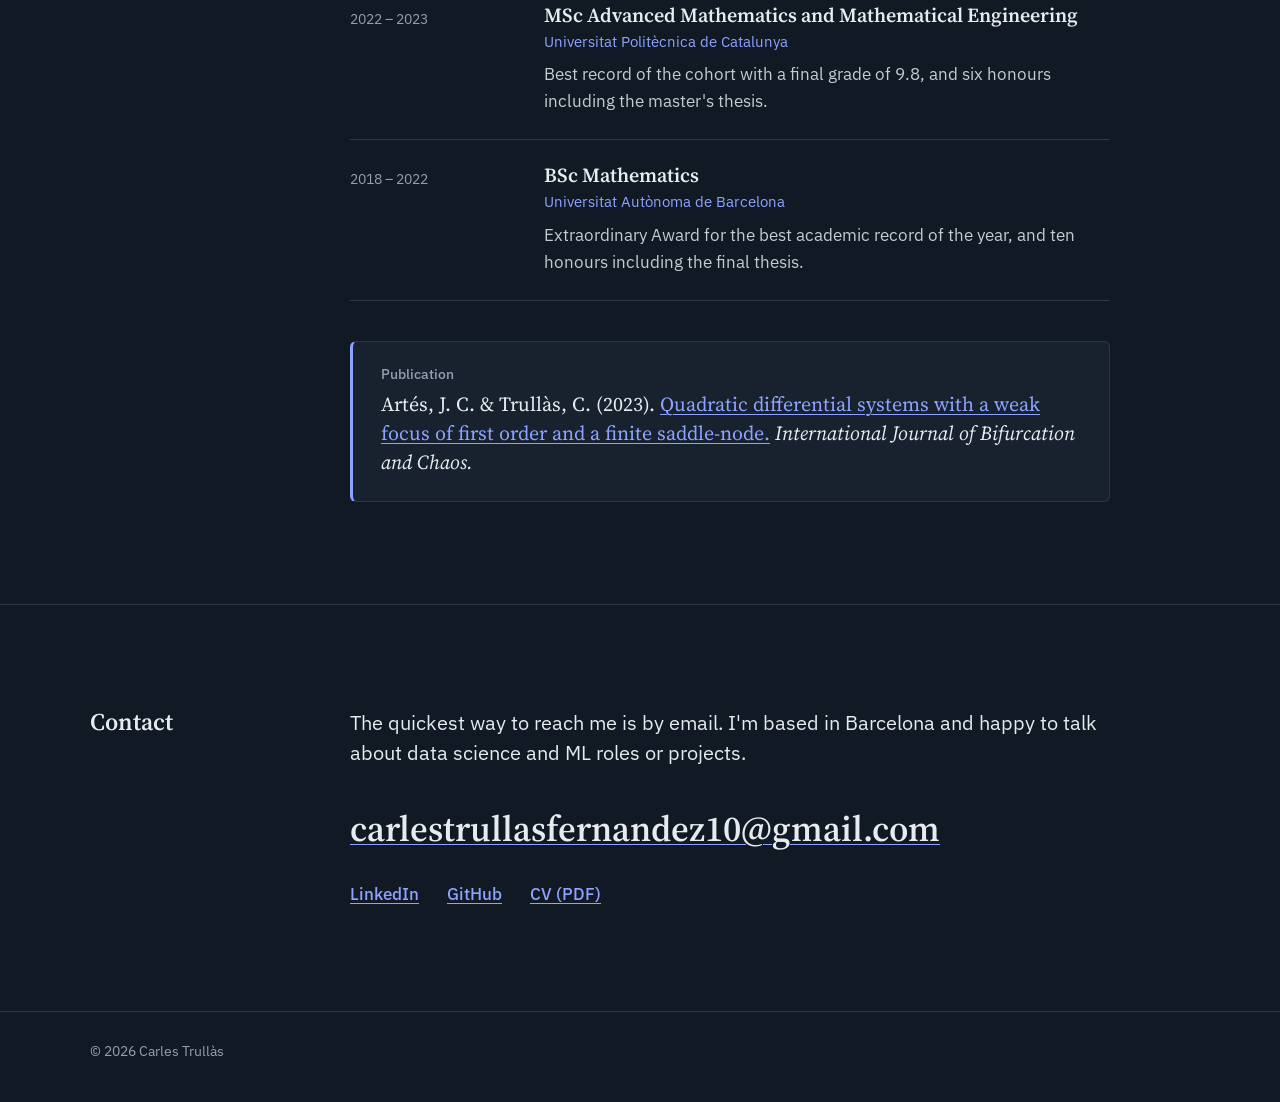
==== commit 6bbf4d82: "Add a mobile menu so sections and the blog are reachable on phones Below 760px the nav list was hidd" ====
--- a/index.html
+++ b/index.html
@@ -51,7 +51,7 @@
     <div class="wrap header-inner">
       <a class="wordmark" href="#top" aria-label="Carles Trullàs, back to top">Carles Trullàs</a>
       <nav aria-label="Sections">
-        <ul class="nav-list">
+        <ul class="nav-list" id="site-nav">
           <li><a href="#work">Work</a></li>
           <li><a href="#experience">Experience</a></li>
           <li><a href="#projects">Projects</a></li>
@@ -60,6 +60,9 @@
           <li><a href="#contact">Contact</a></li>
         </ul>
       </nav>
+      <button class="nav-toggle" type="button" aria-expanded="false" aria-controls="site-nav" aria-label="Open menu">
+        <span class="nav-toggle-bar" aria-hidden="true"></span>
+      </button>
       <button class="theme-toggle" type="button" aria-label="Switch colour theme">
         <svg class="icon-moon" viewBox="0 0 24 24" aria-hidden="true"><path d="M20 14.5A8 8 0 0 1 9.5 4a8 8 0 1 0 10.5 10.5Z"/></svg>
         <svg class="icon-sun" viewBox="0 0 24 24" aria-hidden="true"><circle cx="12" cy="12" r="4"/><path d="M12 2v2M12 20v2M4.9 4.9l1.4 1.4M17.7 17.7l1.4 1.4M2 12h2M20 12h2M4.9 19.1l1.4-1.4M17.7 6.3l1.4-1.4"/></svg>
--- a/css/style.css
+++ b/css/style.css
@@ -105,6 +105,21 @@
 }
 .nav-list a:hover { color: var(--ink); background: var(--accent-soft); }
 .nav-list a[aria-current="true"] { color: var(--ink); }
+/* Mobile menu button (hidden on desktop) */
+.nav-toggle {
+  display: none; width: 36px; height: 36px; place-items: center; padding: 0;
+  border: 1px solid var(--rule); border-radius: var(--radius); background: transparent; color: var(--ink); cursor: pointer;
+}
+.nav-toggle-bar, .nav-toggle-bar::before, .nav-toggle-bar::after {
+  display: block; width: 16px; height: 1.6px; background: currentColor; border-radius: 1px; transition: transform .2s, background .2s;
+}
+.nav-toggle-bar { position: relative; }
+.nav-toggle-bar::before, .nav-toggle-bar::after { content: ""; position: absolute; left: 0; }
+.nav-toggle-bar::before { top: -5px; }
+.nav-toggle-bar::after { top: 5px; }
+.nav-open .nav-toggle-bar { background: transparent; }
+.nav-open .nav-toggle-bar::before { transform: translateY(5px) rotate(45deg); }
+.nav-open .nav-toggle-bar::after { transform: translateY(-5px) rotate(-45deg); }
 .theme-toggle {
   width: 36px; height: 36px; display: grid; place-items: center;
   border: 1px solid var(--rule); border-radius: 50%; background: transparent; color: var(--ink); cursor: pointer;
@@ -258,7 +273,17 @@
 @media (max-width: 760px) {
   .hero { align-items: flex-start; min-height: 0; padding-bottom: 300px; }
   #net { -webkit-mask-image: linear-gradient(to bottom, transparent calc(100% - 330px), #000 calc(100% - 250px)); mask-image: linear-gradient(to bottom, transparent calc(100% - 330px), #000 calc(100% - 250px)); }
-  .nav-list { display: none; }
+  .header-inner { gap: 10px; }
+  .nav-toggle { display: grid; }
+  .nav-list {
+    display: none; position: absolute; top: 100%; left: 0; right: 0;
+    flex-direction: column; gap: 2px; padding: 8px var(--gutter) 14px;
+    background: var(--bg); border-bottom: 1px solid var(--rule);
+    box-shadow: 0 12px 24px -16px rgba(0, 0, 0, .35);
+  }
+  .nav-open .nav-list { display: flex; }
+  .nav-list a { padding: 12px 10px; font-size: var(--step-0); }
+  .nav-list a[aria-current] { color: var(--ink); background: var(--accent-soft); }
   .about { grid-template-columns: minmax(0, 1fr); }
   .portrait { max-width: 220px; }
   .timeline li, .degrees li, .skills div { grid-template-columns: 1fr; gap: 4px; }
